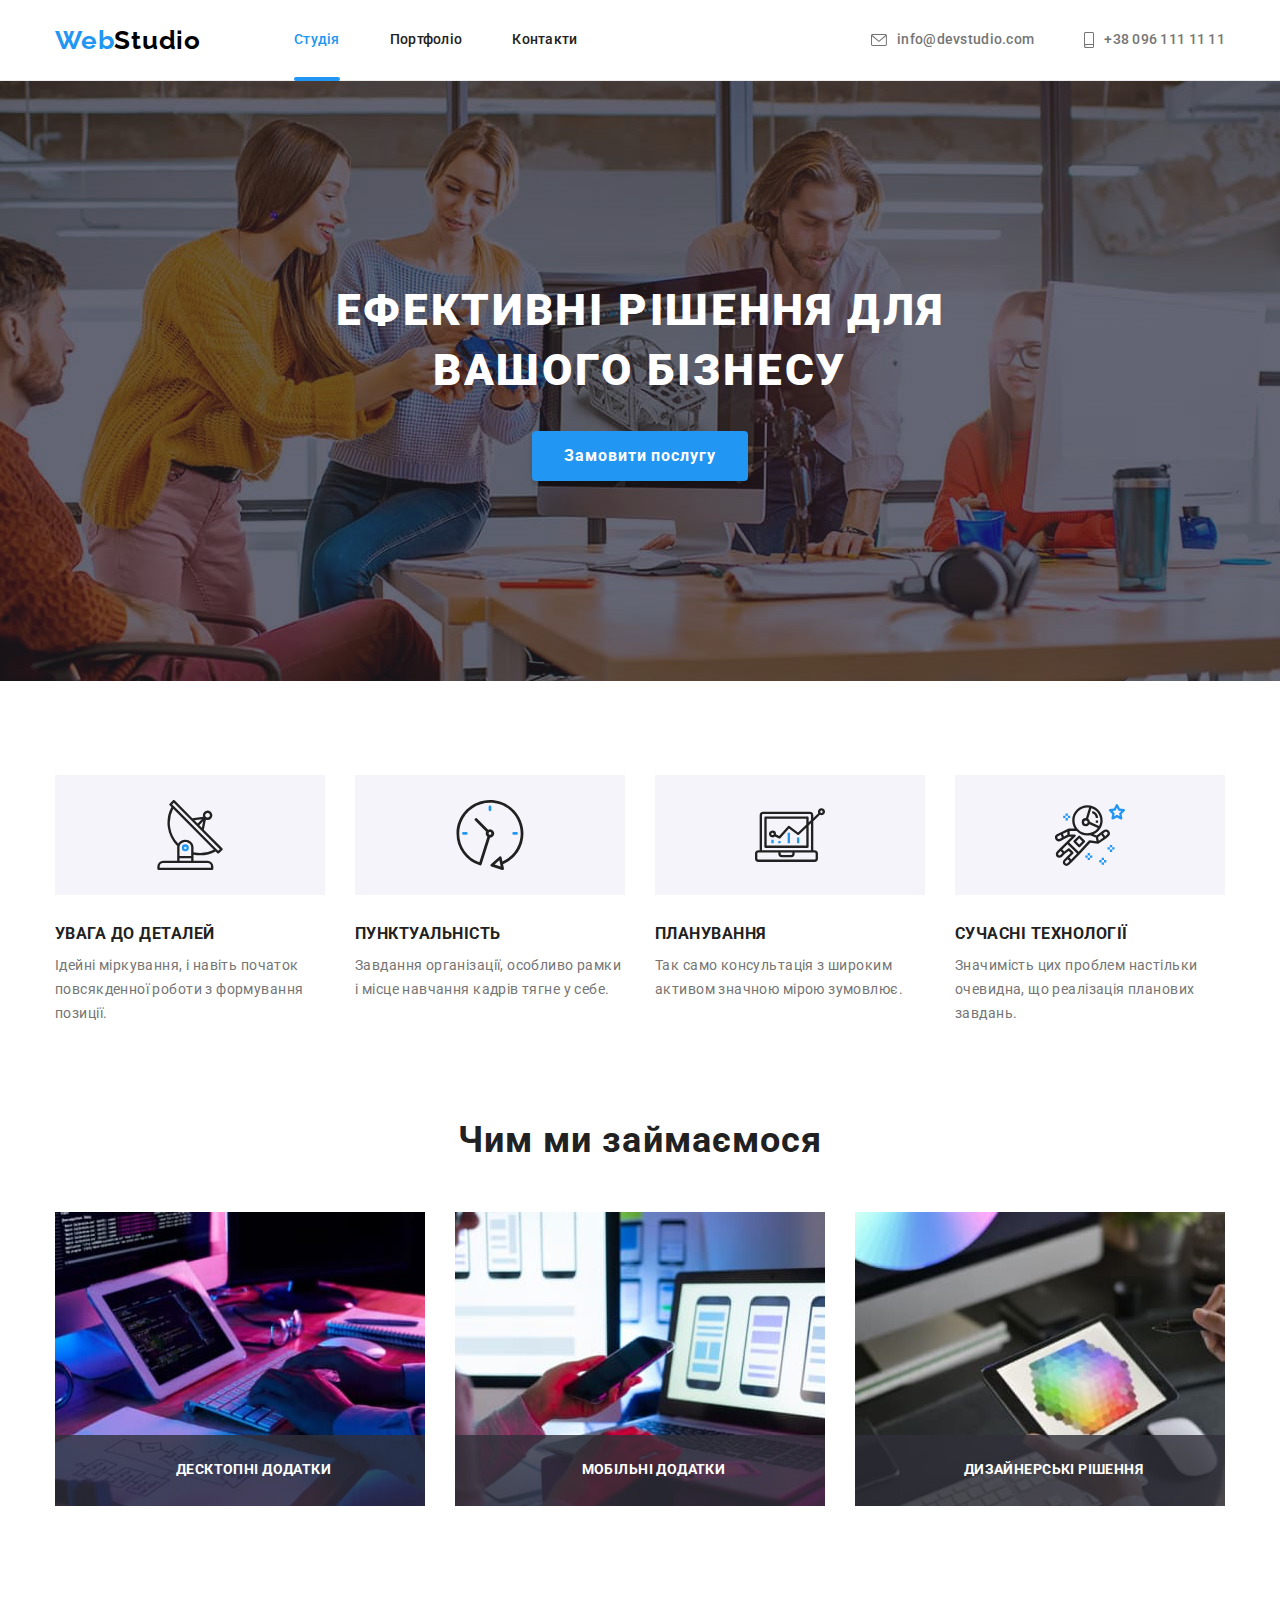
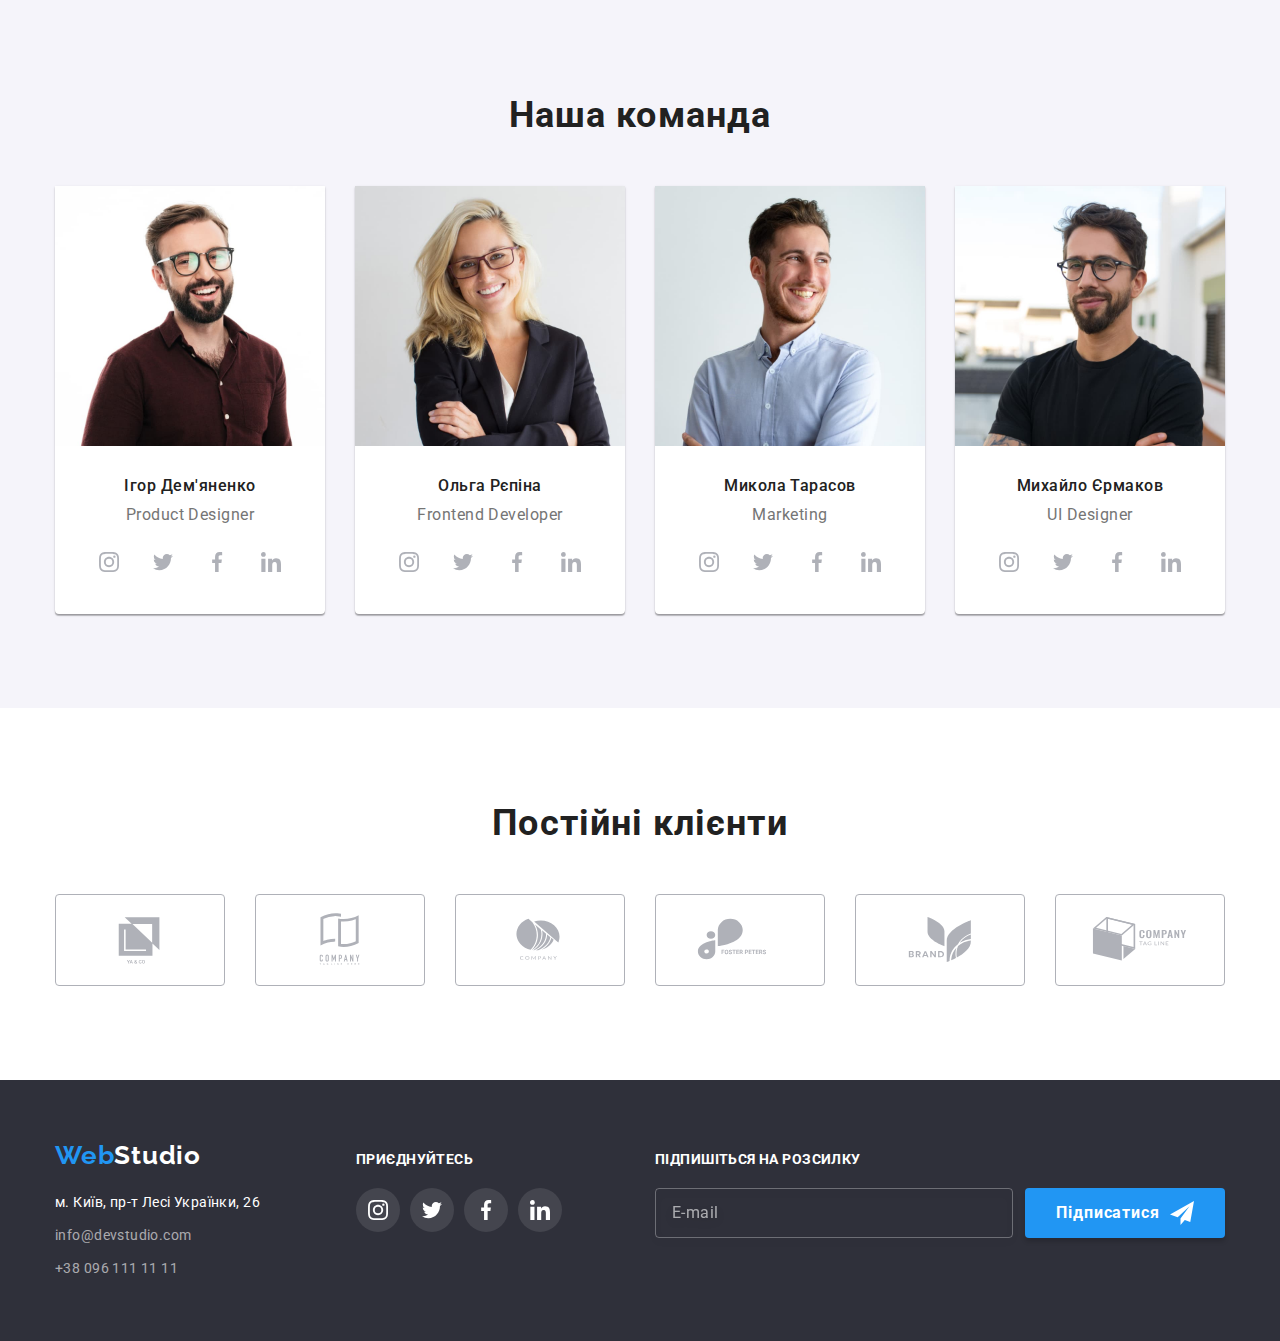
==== index.html @ 79ce8d2c "Files copied" ====
<!DOCTYPE html>
<html lang="uk">

<head>
    <meta charset="UTF-8" />
    <meta http-equiv="X-UA-Compatible" content="IE=edge" />
    <meta name="viewport" content="width=device-width, initial-scale=1.0" />
    <title>WebStudio</title>
    <link rel="preconnect" href="https://fonts.googleapis.com">
    <link rel="preconnect" href="https://fonts.gstatic.com" crossorigin>
    <link
        href="https://fonts.googleapis.com/css2?family=Montserrat:wght@400;700&family=Raleway:wght@700&family=Roboto:wght@400;500;700;900&display=swap"
        rel="stylesheet">
    <link rel="stylesheet"
        href="https://cdnjs.cloudflare.com/ajax/libs/modern-normalize/1.1.0/modern-normalize.min.css">
    <link rel="stylesheet" href="./css/main.min.css">
</head>

<body>
    <header class="header">
        <div class="container header__container">
            <nav class="navigation">
                <a class="logo navigation__logo  link" href="./index.html">Web<span class="logo--black">Studio</span></a>
                <ul class="navigation__list list">
                    <li class="navigation__item">
                        <a class="navigation__link current link " href="./index.html">Студія</a>
                    </li>
                    <li class="navigation__item">
                        <a class="navigation__link link" href="./portfolio.html">Портфоліо</a>
                    </li>
                    <li class="navigation__item">
                        <a class="navigation__link link" href="#">Контакти</a>
                    </li>
                </ul>
            </nav>
            <ul class="contacts list">
                <li class="contacts__item">
                    <a class="contacts__link link" href="mailto:info@devstudio.com">
                        <svg class="contacts__icon" width="16" height="12">
                            <use href="./img/decorative-img/symbol-defs.svg#icon-envelope">
                            </use>
                        </svg>
                        info@devstudio.com</a>
                </li>
                <li class="contacts__item">
                    <a class="contacts__link link" href="tel:+380961111111"> <svg class="contacts__icon" width="10"
                            height="16">
                            <use href="./img/decorative-img/symbol-defs.svg#icon-smartphone"></use>
                        </svg>+38 096 111 11 11</a>
                </li>
            </ul>
        </div>
    </header>
    <main>
        <section class="hero">
            <div class="container">
                <h1 class="hero__title">Ефективні рішення для вашого бізнесу</h1>
                <button class="order-btn" type="button" data-modal-open>Замовити послугу</button>
            </div>
        </section>
        <section class="features section">
            <div class="container">
                <h2 class="visually-hidden">Корпоративна етика</h2>
                <ul class="features__list list">
                    <li class="features__item antenna__icon">
                        <h3 class="features__subtitle">Увага до деталей</h3>
                        <p class="features__text">Ідейні міркування, і навіть початок повсякденної роботи з формування
                            позиції.</p>
                    </li>
                    <li class="features__item clock__icon">
                        <h3 class="features__subtitle">Пунктуальність</h3>
                        <p class="features__text">Завдання організації, особливо рамки і місце навчання кадрів тягне у
                            себе.</p>
                    </li>
                    <li class="features__item diagram__icon">
                        <h3 class="features__subtitle">Планування</h3>
                        <p class="features__text">Так само консультація з широким активом значною мірою зумовлює.</p>
                    </li>
                    <li class="features__item astronaut__icon">
                        <h3 class="features__subtitle">Сучасні технології</h3>
                        <p class="features__text">Значимість цих проблем настільки очевидна, що реалізація планових
                            завдань.</p>
                    </li>
                </ul>
            </div>
        </section>
        <section class="work-examples section">
            <div class="container">
                <h2 class="section__title">Чим ми займаємося</h2>
                <ul class="work-examples__list list">
                    <li class="work-examples__item">
                        <img src="./img/img1.jpg" alt="Приклад роботи 1" width="370" height="294">
                        <p class="work-examples__label">Десктопні додатки</p>
                    </li>
                    <li class="work-examples__item">
                        <img src="./img/img2.jpg" alt="Приклад роботи 2" width="370" height="294">
                        <p class="work-examples__label">Мобільні додатки</p>
                    </li>
                    <li class="work-examples__item">
                        <img src="./img/img3.jpg" alt="Приклад роботи 3" width="370" height="294">
                        <p class="work-examples__label">Дизайнерські рішення</p>
                    </li>
                </ul>
            </div>
        </section>
        <section class="team section">
            <div class="container">
                <h2 class="section__title">Наша команда</h2>
                <ul class="team__list list">
                    <li class="team__item">
                        <img src="./img/img4.jpg" alt="Ігор Дем'яненко" width="270" height="260">
                        <div>
                            <h3 class="team__subtitle">Ігор Дем'яненко</h3>
                            <p class="team__text" lang="en">Product Designer</p>
                            <ul class="team__soc-list list">
                                <li class="team__soc-item">
                                    <a class="team__soc-link" href="">
                                        <svg class="team__soc-icon" width="20" height="20">
                                            <use href="./img/decorative-img/symbol-defs.svg#icon-instagram"></use>
                                        </svg>
                                    </a>
                                </li>
                                <li class="team__soc-item">
                                    <a class="team__soc-link" href="">
                                        <svg class="team__soc-icon" width="20" height="20">
                                            <use href="./img/decorative-img/symbol-defs.svg#icon-twitter"></use>
                                        </svg>
                                    </a>
                                </li>
                                <li class="team__soc-item">
                                    <a class="team__soc-link" href="">
                                        <svg class="team__soc-icon" width="20" height="20">
                                            <use href="./img/decorative-img/symbol-defs.svg#icon-facebook"></use>
                                        </svg>
                                    </a>
                                </li>
                                <li class="team__soc-item">
                                    <a class="team__soc-link" href="">
                                        <svg class="team__soc-icon" width="20" height="20">
                                            <use href="./img/decorative-img/symbol-defs.svg#icon-linkedin"></use>
                                        </svg>
                                    </a>
                                </li>
                            </ul>
                        </div>
                    </li>
                    <li class="team__item">
                        <img src="./img/img5.jpg" alt="Ольга Рєпіна" width="270" height="260">
                        <div>
                            <h3 class="team__subtitle">Ольга Рєпіна</h3>
                            <p class="team__text" lang="en">Frontend Developer</p>
                            <ul class="team__soc-list list">
                                <li class="team__soc-item">
                                    <a class="team__soc-link" href="">
                                        <svg class="team__soc-icon" width="20" height="20">
                                            <use href="./img/decorative-img/symbol-defs.svg#icon-instagram"></use>
                                        </svg>
                                    </a>
                                </li>
                                <li class="team__soc-item">
                                    <a class="team__soc-link" href="">
                                        <svg class="team__soc-icon" width="20" height="20">
                                            <use href="./img/decorative-img/symbol-defs.svg#icon-twitter"></use>
                                        </svg>
                                    </a>
                                </li>
                                <li class="team__soc-item">
                                    <a class="team__soc-link" href="">
                                        <svg class="team__soc-icon" width="20" height="20">
                                            <use href="./img/decorative-img/symbol-defs.svg#icon-facebook"></use>
                                        </svg>
                                    </a>
                                </li>
                                <li class="team__soc-item">
                                    <a class="team__soc-link" href="">
                                        <svg class="team__soc-icon" width="20" height="20">
                                            <use href="./img/decorative-img/symbol-defs.svg#icon-linkedin"></use>
                                        </svg>
                                    </a>
                                </li>
                            </ul>
                        </div>
                    </li>
                    <li class="team__item">
                        <img src="./img/img6.jpg" alt="Микола Тарасов" width="270" height="260">
                        <div>
                            <h3 class="team__subtitle">Микола Тарасов</h3>
                            <p class="team__text" lang="en">Marketing</p>
                            <ul class="team__soc-list list">
                                <li class="team__soc-item">
                                    <a class="team__soc-link" href="">
                                        <svg class="team__soc-icon" width="20" height="20">
                                            <use href="./img/decorative-img/symbol-defs.svg#icon-instagram"></use>
                                        </svg>
                                    </a>
                                </li>
                                <li class="team__soc-item">
                                    <a class="team__soc-link" href="">
                                        <svg class="team__soc-icon" width="20" height="20">
                                            <use href="./img/decorative-img/symbol-defs.svg#icon-twitter"></use>
                                        </svg>
                                    </a>
                                </li>
                                <li class="team__soc-item">
                                    <a class="team__soc-link" href="">
                                        <svg class="team__soc-icon" width="20" height="20">
                                            <use href="./img/decorative-img/symbol-defs.svg#icon-facebook"></use>
                                        </svg>
                                    </a>
                                </li>
                                <li class="team__soc-item">
                                    <a class="team__soc-link" href="">
                                        <svg class="team__soc-icon" width="20" height="20">
                                            <use href="./img/decorative-img/symbol-defs.svg#icon-linkedin"></use>
                                        </svg>
                                    </a>
                                </li>
                            </ul>
                        </div>
                    </li>
                    <li class="team__item">
                        <img src="./img/img7.jpg" alt="Михайло Єрмаков" width="270" height="260">
                        <div>
                            <h3 class="team__subtitle">Михайло Єрмаков</h3>
                            <p class="team__text" lang="en">UI Designer</p>
                            <ul class="team__soc-list list">
                                <li class="team__soc-item">
                                    <a class="team__soc-link" href="">
                                        <svg class="team__soc-icon" width="20" height="20">
                                            <use href="./img/decorative-img/symbol-defs.svg#icon-instagram"></use>
                                        </svg>
                                    </a>
                                </li>
                                <li class="team__soc-item">
                                    <a class="team__soc-link" href="">
                                        <svg class="team__soc-icon" width="20" height="20">
                                            <use href="./img/decorative-img/symbol-defs.svg#icon-twitter"></use>
                                        </svg>
                                    </a>
                                </li>
                                <li class="team__soc-item">
                                    <a class="team__soc-link" href="">
                                        <svg class="team__soc-icon" width="20" height="20">
                                            <use href="./img/decorative-img/symbol-defs.svg#icon-facebook"></use>
                                        </svg>
                                    </a>
                                </li>
                                <li class="team__soc-item">
                                    <a class="team__soc-link" href="">
                                        <svg class="team__soc-icon" width="20" height="20">
                                            <use href="./img/decorative-img/symbol-defs.svg#icon-linkedin"></use>
                                        </svg>
                                    </a>
                                </li>
                            </ul>
                        </div>
                    </li>
                </ul>
            </div>
        </section>
        <section class="clients-section section">
            <div class="container">
                <h2 class="section__title">Постійні клієнти</h2>
                <ul class="section-clients-list list">
                    <li class="section-clients-item">
                        <a class="section-clients-link link" href="">
                            <svg class="section-clients-icon" width="106" height="60">
                                <use href="./img/decorative-img/symbol-defs.svg#icon-Logo"></use>
                            </svg>
                        </a>
                    </li>
                    <li class="section-clients-item">
                        <a class="section-clients-link link" href="">
                            <svg class="section-clients-icon" width="106" height="60">
                                <use href="./img/decorative-img/symbol-defs.svg#icon-Logo2"></use>
                            </svg>
                        </a>
                    </li>
                    <li class="section-clients-item">
                        <a class="section-clients-link link" href="">
                            <svg class="section-clients-icon" width="106" height="60">
                                <use href="./img/decorative-img/symbol-defs.svg#icon-Logo3"></use>
                            </svg>
                        </a>
                    </li>
                    <li class="section-clients-item">
                        <a class="section-clients-link link" href="">
                            <svg class="section-clients-icon" width="106" height="60">
                                <use href="./img/decorative-img/symbol-defs.svg#icon-Logo4"></use>
                            </svg>
                        </a>
                    </li>
                    <li class="section-clients-item">
                        <a class="section-clients-link link" href="">
                            <svg class="section-clients-icon" width="106" height="60">
                                <use href="./img/decorative-img/symbol-defs.svg#icon-Logo5"></use>
                            </svg>
                        </a>
                    </li>
                    <li class="section-clients-item">
                        <a class="section-clients-link link" href="">
                            <svg class="section-clients-icon" width="106" height="60">
                                <use href="./img/decorative-img/symbol-defs.svg#icon-Logo6"></use>
                            </svg>
                        </a>
                    </li>
                </ul>
            </div>
        </section>
    </main>

    <footer class="footer">
        <div class="container footer-flex">
            <div class="address-wrap">
                <a class="logo logo-link link" href="./index.html">Web<span class="logo--white">Studio</span></a>
                <address class="address">
                    <ul class="address-list list">
                        <li class="address-map-item">
                            <a class="address-map-link link" href="https://goo.gl/maps/41iyEKgyJbvH5uu58"
                                target="_blank" title="Google maps" rel="noopener nofollow noreferrer">м. Київ, пр-т
                                Лесі
                                Українки, 26</a>
                        </li>
                        <li class="address-item">
                            <a class="address-link link" href="mailto:info@devstudio.com">info@devstudio.com</a>
                        </li>
                        <li class="address-item">
                            <a class="address-link link" href="tel:+380961111111">+38 096 111 11 11</a>
                        </li>
                    </ul>
                </address>
            </div>
            <div class="soc-wrap">
                <p class="footer-text">приєднуйтесь</p>
                <ul class="footer-list list">
                    <li class="footer-item">
                        <a class="footer-link link" href="">
                            <svg class="footer-icon" width="20" height="20">
                                <use href="./img/decorative-img/symbol-defs.svg#icon-instagram"></use>
                            </svg>
                        </a>
                    </li> 
                    <li class="footer-item">
                        <a class="footer-link link" href="">
                            <svg class="footer-icon" width="20" height="20">
                                <use href="./img/decorative-img/symbol-defs.svg#icon-twitter"></use>
                            </svg>
                        </a>
                    </li>
                    <li class="footer-item">
                        <a class="footer-link link" href="">
                            <svg class="footer-icon" width="20" height="20">
                                <use href="./img/decorative-img/symbol-defs.svg#icon-facebook"></use>
                            </svg>
                        </a>
                    </li>
                    <li class="footer-item">
                        <a class="footer-link link" href="">
                            <svg class="footer-icon" width="20" height="20">
                                <use href="./img/decorative-img/symbol-defs.svg#icon-linkedin"></use>
                            </svg>
                        </a>
                    </li>
                </ul>
            </div>
            <div>
                <p class="footer-text">Підпишіться на розсилку</p>
                <form class="footer-form">
                    <input class="footer-input" type="email" name="user-email" placeholder="E-mail">
                    <button class="form-btn btn-flex">Підписатися
                        <svg class="footer-form-icon" width="24" height="24">
                            <use href="./img/decorative-img/symbol-defs.svg#icon-send"></use>
                        </svg>
                    </button>
                </form>
            </div>
        </div>
    </footer>

    <div class="backdrop is-hidden" data-modal>
        <div class="modal">
            <button type="button" class="close-btn" data-modal-close>
                <svg class="modal-close-icon" width="18" height="18">
                    <use href="./img/decorative-img/symbol-defs.svg#icon-modal-close-btn"></use>
                </svg>
            </button>
            <p class="form-name">Залиште свої дані, ми вам передзвонимо</p>
            <form class="modal-form">
                <label>
                    <span class="modal-label-text">Ім'я</span>
                    <span class="input-wrap">
                        <input class="modal-input" type="text" name="user-name" required>
                        <svg class="form-icon" width="18" height="18">
                            <use href="./img/decorative-img/symbol-defs.svg#icon-form-person"></use>
                        </svg>
                    </span>
                </label>
                <label>
                    <span class="modal-label-text">Телефон</span>
                    <span class="input-wrap">
                        <input class="modal-input" type="tel" name="user-tel" required>
                        <svg class="form-icon" width="18" height="18">
                            <use href="./img/decorative-img/symbol-defs.svg#icon-form-phone"></use>
                        </svg>
                    </span>
                </label>
                <label>
                    <span class="modal-label-text">Пошта</span>
                    <span class="input-wrap">
                        <input class="modal-input" type="email" name="user-email" required>
                        <svg class="form-icon" width="18" height="18">
                            <use href="./img/decorative-img/symbol-defs.svg#icon-form-email"></use>
                        </svg>
                    </span>
                </label>
                <label>
                    <span class="modal-label-text">Коментар</span>
                    <textarea class="modal-textarea" name="user-comment" placeholder="Введіть текст"></textarea>
                </label>
                <label class="modal-checkbox-label">
                    <input class="modal-checkbox visually-hidden" type="checkbox" name="privacy" value="true" required>
                    <span class="icon-wrap">
                        <svg class="checkbox-icon" width="16" height="15">
                            <use href="./img/decorative-img/symbol-defs.svg#icon-checkbox-no-background"></use>
                        </svg>
                    </span>
                    <span class="modal-checkbox-text">Погоджуюся з розсилкою та приймаю <a class="privacy-link"
                            href="">Умови договору</a></span>
                </label>
                <div class="btn-wrap">
                    <button class="form-btn" type="submit">Відправити</button>
                </div>
            </form>
        </div>
    </div>
    <script src="./js/modal.js"></script>
</body>

</html>
---- css/main.min.css ----
:root{--accent-color: #2196f3;--primary-text-color: #757575;--secondary-text-color: #212121;--black-logo-color: #000000;--footer-contact-color: rgba(255, 255, 255, 0.6);--primary-light-color: #ffffff;--secondary-light-color: #f5f4fa;--bcg-hero-footer-color: #2f303a;--border-header-color: #ececec;--border-portfolio-color: #eeeeee;--hero-btm-active-color: #188ce8;--icon-color: #afb1b8;--primary-font: "Roboto", sans-serif;--secondary-font: "Raleway", sans-serif}body{font-family:var(--primary-font);font-size:14px;background-color:var(--primary-light-color);color:var(--primary-text-color)}.list{list-style:none;padding-left:0;margin:0}.link{text-decoration:none}button{cursor:pointer}p,h1,h2,h3,h4,h5,h6{margin:0}img{display:block;max-width:100%;height:auto}.visually-hidden{position:absolute;white-space:nowrap;width:1px;height:1px;overflow:hidden;border:0;padding:0;clip:rect(0 0 0 0);-webkit-clip-path:inset(50%);clip-path:inset(50%);margin:-1px}.container{width:1200px;padding-left:15px;padding-right:15px;margin:0 auto}.logo{font-family:var(--secondary-font);font-weight:700;font-size:26px;line-height:1.19;letter-spacing:.03em;color:var(--accent-color)}.section{padding-top:94px;padding-bottom:94px}.section__title{font-weight:700;font-size:36px;line-height:1.17;text-align:center;letter-spacing:.03em;color:var(--secondary-text-color);margin-bottom:50px}.header{border-bottom:1px solid var(--border-header-color)}.header__container{display:flex;align-items:center}.logo--black{color:var(--black-logo-color)}.navigation__logo{margin-right:93px}.navigation{display:flex;align-items:center}.navigation__list{display:flex;gap:50px}.navigation__link{position:relative;font-weight:500;line-height:1.14;letter-spacing:.02em;color:var(--secondary-text-color);display:block;padding:32px 0;transition:color 250ms cubic-bezier(0.4, 0, 0.2, 1)}.navigation__link:hover,.navigation__link:focus{color:var(--accent-color)}.current{color:var(--accent-color)}.current.navigation__link::after{content:"";position:absolute;left:0;bottom:0;width:100%;height:4px;display:block;margin-bottom:-1px;background:var(--accent-color);border-radius:2px}.contacts{display:flex;margin-left:auto;gap:50px}.contacts__link{font-weight:500;line-height:1.14;letter-spacing:.02em;color:var(--primary-text-color);padding:32px 0;display:flex;align-items:center;gap:10px;transition:color 250ms cubic-bezier(0.4, 0, 0.2, 1)}.contacts__link:hover,.contacts__link:focus{color:var(--accent-color)}.contacts__icon{fill:var(--primary-text-color);color:var(--primary-text-color);transition:color 250ms cubic-bezier(0.4, 0, 0.2, 1)}.contacts__link:hover .contacts__icon,.contacts__link:focus .contacts__icon{fill:var(--accent-color)}.hero{text-align:center;padding-top:200px;padding-bottom:200px;margin:0 auto;max-width:1600px;height:600px;background-image:linear-gradient(rgba(47, 48, 58, 0.4), rgba(47, 48, 58, 0.4)),url(../img/decorative-img/hero-img.jpg);background-repeat:no-repeat;background-position:center;background-size:cover;background-color:var(--bcg-hero-footer-color)}.hero__title{font-weight:900;font-size:44px;line-height:1.36;text-align:center;letter-spacing:.06em;text-transform:uppercase;color:var(--primary-light-color);max-width:696px;margin:0px auto 30px}.order-btn{background:var(--accent-color);box-shadow:0px 4px 4px rgba(0,0,0,.15);border-radius:4px;font-weight:700;font-size:16px;line-height:1.88;letter-spacing:.06em;color:var(--primary-light-color);border:none;padding:10px 32px;transition:background-color 250ms cubic-bezier(0.4, 0, 0.2, 1)}.order-btn:hover,.order-btn:focus{background-color:var(--hero-btm-active-color)}.features__list{display:flex;gap:30px}.features__item{flex-basis:calc((100% - 90px)/4)}.features__item::before{display:block;height:120px;margin-bottom:30px;content:"";background:#f5f4fa;background-repeat:no-repeat;background-position:center}.antenna__icon::before{background-image:url("../img/decorative-img/antenna.svg")}.clock__icon::before{background-image:url("../img/decorative-img/clock.svg")}.diagram__icon::before{background-image:url("../img/decorative-img/diagram.svg")}.astronaut__icon::before{background-image:url("../img/decorative-img/astronaut.svg")}.features__subtitle{font-weight:700;line-height:1.14;letter-spacing:.03em;text-transform:uppercase;color:var(--secondary-text-color);margin-bottom:10px}.features__text{line-height:1.71;letter-spacing:.03em}.work-examples{padding-top:0}.work-examples__list{display:flex;gap:30px}.work-examples__item{position:relative;flex-basis:calc((100% - 60px)/3)}.work-examples__label{position:absolute;height:24%;width:100%;bottom:0;left:0;font-weight:700;line-height:1.14;text-align:center;letter-spacing:.03em;text-transform:uppercase;color:var(--primary-light-color);background:rgba(47,48,58,.8);padding-top:27px;padding-left:27px;cursor:default}.team{background:var(--secondary-light-color)}.team__list{display:flex;gap:30px}.team__item{background:var(--primary-light-color);box-shadow:0px 1px 3px rgba(0,0,0,.12),0px 1px 1px rgba(0,0,0,.14),0px 2px 1px rgba(0,0,0,.2);border-radius:0px 0px 4px 4px;flex-basis:calc((100% - 90px)/4)}.team__item>div{padding-top:30px;padding-bottom:30px}.team__subtitle{font-weight:500;font-size:16px;line-height:1.19;text-align:center;letter-spacing:.03em;color:var(--secondary-text-color);margin-bottom:10px}.team__text{font-size:16px;line-height:1.19;text-align:center;letter-spacing:.03em;margin-bottom:16px}.team__soc-list{display:flex;justify-content:center;gap:10px}.team__soc-item{width:44px;height:44px}.team__soc-link{display:flex;justify-content:center;align-items:center;width:100%;height:100%;border-radius:50%;background-color:var(--primary-light-color);fill:var(--icon-color);transition:background-color 250ms cubic-bezier(0.4, 0, 0.2, 1),fill 250ms cubic-bezier(0.4, 0, 0.2, 1)}.team__soc-link:hover,.team__soc-link:focus{background-color:var(--accent-color);fill:var(--primary-light-color)}.section-clients-list{display:flex;justify-content:center;align-items:center;gap:30px}.section-clients-item{width:170px;height:92px}.section-clients-link{display:flex;justify-content:center;align-items:center;border:1px solid #afb1b8;border-radius:4px;width:100%;height:100%;fill:var(--icon-color);transition:fill,250ms cubic-bezier(0.4, 0, 0.2, 1),border 250ms cubic-bezier(0.4, 0, 0.2, 1)}.section-clients-link:hover,.section-clients-link:focus{fill:var(--accent-color);border:1px solid var(--accent-color)}.footer{padding-top:60px;padding-bottom:60px;background-color:var(--bcg-hero-footer-color)}.footer-flex{display:flex;align-items:baseline}.logo--white{color:var(--primary-light-color)}.address{margin-top:20px}.address-wrap{margin-right:70px}.address-map-item{margin-bottom:9px;min-width:231px}.address-map-link{font-style:normal;line-height:1.71;letter-spacing:.03em;color:var(--primary-light-color);transition:color 250ms cubic-bezier(0.4, 0, 0.2, 1)}.address-map-link:hover,.address-map-link:focus{color:var(--accent-color)}.address-item:not(:last-child){margin-bottom:9px}.address-link{font-style:normal;line-height:1.71;letter-spacing:.03em;color:var(--footer-contact-color);transition:color 250ms cubic-bezier(0.4, 0, 0.2, 1)}.address-link:hover,.address-link:focus{color:var(--accent-color)}.soc-wrap{margin-right:93px}.footer-text{font-weight:700;line-height:1.14;letter-spacing:.03em;text-transform:uppercase;margin-bottom:20px;color:var(--primary-light-color)}.footer-list{display:flex;gap:10px}.footer-item{width:44px;height:44px}.footer-link{display:flex;justify-content:center;align-items:center;width:100%;height:100%;border-radius:50%;background:rgba(255,255,255,.1);transition:background-color,250ms cubic-bezier(0.4, 0, 0.2, 1)}.footer-link:hover,.footer-link:focus{background-color:var(--accent-color)}.footer-icon{fill:var(--primary-light-color)}.footer-input{min-width:358px;min-height:50px;margin-right:12px;padding-left:16px;border:1px solid rgba(255,255,255,.3);outline:rgba(0,0,0,0);filter:drop-shadow(0px 4px 4px rgba(0, 0, 0, 0.15));border-radius:4px;background-color:rgba(0,0,0,0);color:var(--primary-light-color);transition:border-color 250ms cubic-bezier(0.4, 0, 0.2, 1)}.footer-input::-moz-placeholder{font-size:16px;line-height:1.25;letter-spacing:.03em;color:rgba(255,255,255,.6)}.footer-input:-ms-input-placeholder{font-size:16px;line-height:1.25;letter-spacing:.03em;color:rgba(255,255,255,.6)}.footer-input::placeholder{font-size:16px;line-height:1.25;letter-spacing:.03em;color:rgba(255,255,255,.6)}.footer-input:focus{border-color:var(--accent-color)}.footer-form{display:flex}.footer-form-icon{margin-left:10px;fill:var(--primary-light-color)}.btn-flex{display:flex;align-items:center;justify-content:center}.backdrop{width:100%;height:100%;position:fixed;top:0;background-color:rgba(47,48,58,.4);transition:opacity 250ms cubic-bezier(0.4, 0, 0.2, 1),visibility 250ms cubic-bezier(0.4, 0, 0.2, 1)}.modal{position:absolute;top:50%;left:50%;transform:translate(-50%, -50%) scale(1);transition:transform 250ms cubic-bezier(0.4, 0, 0.2, 1);width:528px;min-height:581px;padding:40px;background:var(--primary-light-color);box-shadow:0px 1px 3px rgba(0,0,0,.12),0px 1px 1px rgba(0,0,0,.14),0px 2px 1px rgba(0,0,0,.2);border-radius:4px}.backdrop.is-hidden .modal{transform:translate(-50%, -50%) scale(0);transition:transform 250ms cubic-bezier(0.4, 0, 0.2, 1),scale 250ms cubic-bezier(0.4, 0, 0.2, 1)}.close-btn{position:absolute;top:8px;right:8px;width:30px;height:30px;border:1px solid rgba(0,0,0,.1);border-radius:50%;display:flex;align-items:center;justify-content:center;background:var(--primary-light-color)}.is-hidden{opacity:0;visibility:hidden;pointer-events:none}.form-name{margin-bottom:12px;font-weight:700;font-size:20px;line-height:1.15;text-align:center;letter-spacing:.03em;color:var(--secondary-text-color)}.modal-input{width:100%;height:40px;margin-bottom:10px;padding-left:42px;border:1px solid rgba(33,33,33,.2);border-radius:4px;outline:rgba(0,0,0,0);transition:border-color 250ms cubic-bezier(0.4, 0, 0.2, 1)}.modal-input:focus{border-color:var(--accent-color)}.modal-label-text{display:block;margin-bottom:4px;font-size:12px;line-height:1.17;letter-spacing:.01em;color:var(--primary-text-color)}.input-wrap{position:relative}.form-icon{position:absolute;top:50%;transform:translateY(-50%);left:12px;width:18px;height:18px;transition:fill 250ms cubic-bezier(0.4, 0, 0.2, 1)}.modal-input:focus+.form-icon{fill:var(--accent-color)}.modal-textarea{width:100%;min-height:120px;resize:none;padding:12px 16px;margin-bottom:20px;border:1px solid rgba(33,33,33,.2);border-radius:4px;outline:rgba(0,0,0,0);transition:border-color 250ms cubic-bezier(0.4, 0, 0.2, 1)}.modal-textarea:focus{border-color:var(--accent-color)}.modal-textarea::-moz-placeholder{font-size:12px;line-height:1.17;letter-spacing:.01em;color:rgba(117,117,117,.5)}.modal-textarea:-ms-input-placeholder{font-size:12px;line-height:1.17;letter-spacing:.01em;color:rgba(117,117,117,.5)}.modal-textarea::placeholder{font-size:12px;line-height:1.17;letter-spacing:.01em;color:rgba(117,117,117,.5)}.icon-wrap{display:flex;align-items:center;justify-content:center;width:16px;height:15px;margin-right:8px;border:2px solid #111319;border-radius:2px;fill:rgba(0,0,0,0)}.modal-checkbox:checked+.icon-wrap{border-color:rgba(0,0,0,0);background-color:var(--accent-color);fill:var(--primary-light-color)}.modal-checkbox:focus+.icon-wrap{border-color:rgba(0,0,0,0);background-color:var(--accent-color)}.modal-checkbox-label{display:flex;align-items:center;justify-content:center;margin-bottom:30px}.modal-checkbox-text{line-height:1.71;letter-spacing:.03em;color:var(--primary-text-color)}.privacy-link{line-height:1.71;letter-spacing:.03em}.form-btn{min-width:200px;min-height:50px;border:none;border-radius:4px;font-weight:700;font-size:16px;line-height:1.87;text-align:center;letter-spacing:.06em;color:var(--primary-light-color);background-color:var(--accent-color);box-shadow:0px 4px 4px rgba(0,0,0,.15);transition:background-color 250ms cubic-bezier(0.4, 0, 0.2, 1)}.form-btn:hover,.form-btn:focus{background-color:var(--hero-btm-active-color)}.btn-wrap{display:flex;justify-content:center}.filters-list{display:flex;justify-content:center;margin-bottom:50px;gap:8px}.filters-btn{background:var(--secondary-light-color);border-radius:4px;font-weight:500;font-size:16px;line-height:1.63;text-align:center;letter-spacing:.03em;color:var(--secondary-text-color);border-color:rgba(0,0,0,0);padding:6px 22px;transition:background-color 250ms cubic-bezier(0.4, 0, 0.2, 1),box-shadow 250ms cubic-bezier(0.4, 0, 0.2, 1)}.filters-btn:hover,.filters-btn:focus{background:var(--accent-color);box-shadow:0px 3px 1px rgba(0,0,0,.1),0px 1px 2px rgba(0,0,0,.08),0px 2px 2px rgba(0,0,0,.12);color:var(--primary-light-color)}.projects-list{display:flex;flex-wrap:wrap;gap:30px}.projects-item{flex-basis:calc((100% - 60px)/3)}.projects-link{display:block;transition:box-shadow 250ms cubic-bezier(0.4, 0, 0.2, 1)}.projects-link:hover,.projects-link:focus{box-shadow:0px 1px 1px rgba(0,0,0,.12),0px 4px 4px rgba(0,0,0,.06),1px 4px 6px rgba(0,0,0,.16)}.projects-border{padding:20px 24px;border:1px solid var(--border-portfolio-color);border-top:none}.projects-img{position:relative;overflow:hidden}.projects-overlay{position:absolute;width:100%;height:100%;top:0;left:0;background-color:rgba(33,150,243,.9);color:var(--primary-light-color);padding:63px 24px;font-size:18px;line-height:1.55;letter-spacing:.03em;transform:translateY(100%);transition:transform 250ms cubic-bezier(0.4, 0, 0.2, 1)}.projects-link:hover .projects-overlay,.projects-link:focus .projects-overlay{transform:translateY(0)}.projects-title{font-weight:700;font-size:18px;line-height:2;letter-spacing:.06em;color:var(--secondary-text-color);margin-bottom:4px}.projects-text{font-size:16px;line-height:1.86;letter-spacing:.03em;color:var(--primary-text-color)}/*# sourceMappingURL=main.min.css.map */
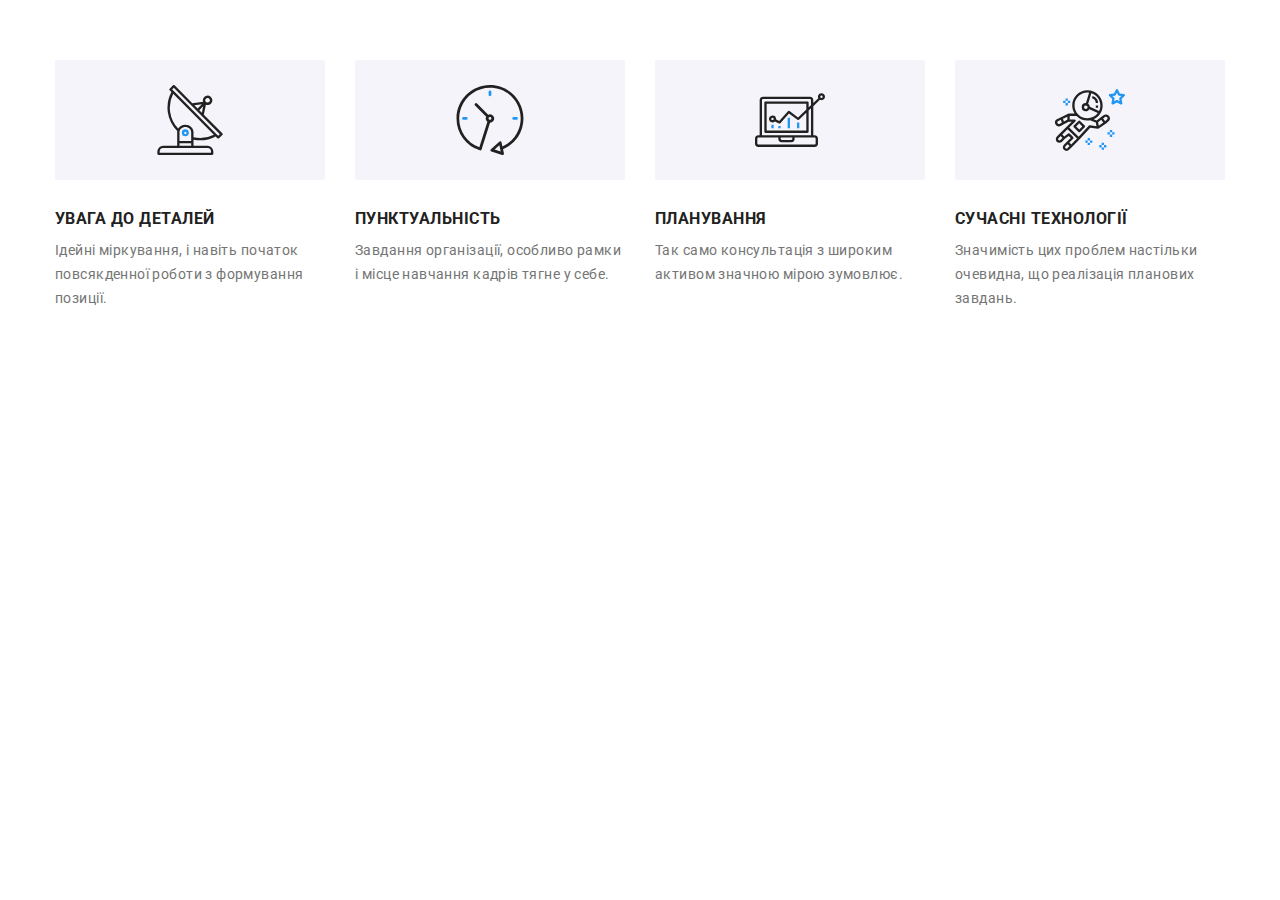
==== commit 3e2b94a2: "Adaptability to the features section added" ====
--- a/index.html
+++ b/index.html
@@ -17,7 +17,7 @@
 </head>
 
 <body>
-    <header class="header">
+    <!-- <header class="header">
         <div class="container header__container">
             <nav class="navigation">
                 <a class="logo navigation__logo  link" href="./index.html">Web<span class="logo--black">Studio</span></a>
@@ -50,14 +50,14 @@
                 </li>
             </ul>
         </div>
-    </header>
+    </header> -->
     <main>
-        <section class="hero">
+        <!-- <section class="hero">
             <div class="container">
                 <h1 class="hero__title">Ефективні рішення для вашого бізнесу</h1>
                 <button class="order-btn" type="button" data-modal-open>Замовити послугу</button>
             </div>
-        </section>
+        </section> -->
         <section class="features section">
             <div class="container">
                 <h2 class="visually-hidden">Корпоративна етика</h2>
@@ -84,7 +84,7 @@
                 </ul>
             </div>
         </section>
-        <section class="work-examples section">
+        <!-- <section class="work-examples section">
             <div class="container">
                 <h2 class="section__title">Чим ми займаємося</h2>
                 <ul class="work-examples__list list">
@@ -102,8 +102,8 @@
                     </li>
                 </ul>
             </div>
-        </section>
-        <section class="team section">
+        </section> -->
+        <!-- <section class="team section">
             <div class="container">
                 <h2 class="section__title">Наша команда</h2>
                 <ul class="team__list list">
@@ -257,8 +257,8 @@
                     </li>
                 </ul>
             </div>
-        </section>
-        <section class="clients-section section">
+        </section> -->
+        <!-- <section class="clients-section section">
             <div class="container">
                 <h2 class="section__title">Постійні клієнти</h2>
                 <ul class="section-clients-list list">
@@ -306,10 +306,10 @@
                     </li>
                 </ul>
             </div>
-        </section>
+        </section> -->
     </main>
 
-    <footer class="footer">
+    <!-- <footer class="footer">
         <div class="container footer-flex">
             <div class="address-wrap">
                 <a class="logo logo-link link" href="./index.html">Web<span class="logo--white">Studio</span></a>
@@ -375,9 +375,9 @@
                 </form>
             </div>
         </div>
-    </footer>
+    </footer> -->
 
-    <div class="backdrop is-hidden" data-modal>
+    <!-- <div class="backdrop is-hidden" data-modal>
         <div class="modal">
             <button type="button" class="close-btn" data-modal-close>
                 <svg class="modal-close-icon" width="18" height="18">
@@ -433,7 +433,7 @@
             </form>
         </div>
     </div>
-    <script src="./js/modal.js"></script>
+    <script src="./js/modal.js"></script> -->
 </body>
 
 </html>--- a/css/main.min.css
+++ b/css/main.min.css
@@ -1 +1 @@
-:root{--accent-color: #2196f3;--primary-text-color: #757575;--secondary-text-color: #212121;--black-logo-color: #000000;--footer-contact-color: rgba(255, 255, 255, 0.6);--primary-light-color: #ffffff;--secondary-light-color: #f5f4fa;--bcg-hero-footer-color: #2f303a;--border-header-color: #ececec;--border-portfolio-color: #eeeeee;--hero-btm-active-color: #188ce8;--icon-color: #afb1b8;--primary-font: "Roboto", sans-serif;--secondary-font: "Raleway", sans-serif}body{font-family:var(--primary-font);font-size:14px;background-color:var(--primary-light-color);color:var(--primary-text-color)}.list{list-style:none;padding-left:0;margin:0}.link{text-decoration:none}button{cursor:pointer}p,h1,h2,h3,h4,h5,h6{margin:0}img{display:block;max-width:100%;height:auto}.visually-hidden{position:absolute;white-space:nowrap;width:1px;height:1px;overflow:hidden;border:0;padding:0;clip:rect(0 0 0 0);-webkit-clip-path:inset(50%);clip-path:inset(50%);margin:-1px}.container{width:1200px;padding-left:15px;padding-right:15px;margin:0 auto}.logo{font-family:var(--secondary-font);font-weight:700;font-size:26px;line-height:1.19;letter-spacing:.03em;color:var(--accent-color)}.section{padding-top:94px;padding-bottom:94px}.section__title{font-weight:700;font-size:36px;line-height:1.17;text-align:center;letter-spacing:.03em;color:var(--secondary-text-color);margin-bottom:50px}.header{border-bottom:1px solid var(--border-header-color)}.header__container{display:flex;align-items:center}.logo--black{color:var(--black-logo-color)}.navigation__logo{margin-right:93px}.navigation{display:flex;align-items:center}.navigation__list{display:flex;gap:50px}.navigation__link{position:relative;font-weight:500;line-height:1.14;letter-spacing:.02em;color:var(--secondary-text-color);display:block;padding:32px 0;transition:color 250ms cubic-bezier(0.4, 0, 0.2, 1)}.navigation__link:hover,.navigation__link:focus{color:var(--accent-color)}.current{color:var(--accent-color)}.current.navigation__link::after{content:"";position:absolute;left:0;bottom:0;width:100%;height:4px;display:block;margin-bottom:-1px;background:var(--accent-color);border-radius:2px}.contacts{display:flex;margin-left:auto;gap:50px}.contacts__link{font-weight:500;line-height:1.14;letter-spacing:.02em;color:var(--primary-text-color);padding:32px 0;display:flex;align-items:center;gap:10px;transition:color 250ms cubic-bezier(0.4, 0, 0.2, 1)}.contacts__link:hover,.contacts__link:focus{color:var(--accent-color)}.contacts__icon{fill:var(--primary-text-color);color:var(--primary-text-color);transition:color 250ms cubic-bezier(0.4, 0, 0.2, 1)}.contacts__link:hover .contacts__icon,.contacts__link:focus .contacts__icon{fill:var(--accent-color)}.hero{text-align:center;padding-top:200px;padding-bottom:200px;margin:0 auto;max-width:1600px;height:600px;background-image:linear-gradient(rgba(47, 48, 58, 0.4), rgba(47, 48, 58, 0.4)),url(../img/decorative-img/hero-img.jpg);background-repeat:no-repeat;background-position:center;background-size:cover;background-color:var(--bcg-hero-footer-color)}.hero__title{font-weight:900;font-size:44px;line-height:1.36;text-align:center;letter-spacing:.06em;text-transform:uppercase;color:var(--primary-light-color);max-width:696px;margin:0px auto 30px}.order-btn{background:var(--accent-color);box-shadow:0px 4px 4px rgba(0,0,0,.15);border-radius:4px;font-weight:700;font-size:16px;line-height:1.88;letter-spacing:.06em;color:var(--primary-light-color);border:none;padding:10px 32px;transition:background-color 250ms cubic-bezier(0.4, 0, 0.2, 1)}.order-btn:hover,.order-btn:focus{background-color:var(--hero-btm-active-color)}.features__list{display:flex;gap:30px}.features__item{flex-basis:calc((100% - 90px)/4)}.features__item::before{display:block;height:120px;margin-bottom:30px;content:"";background:#f5f4fa;background-repeat:no-repeat;background-position:center}.antenna__icon::before{background-image:url("../img/decorative-img/antenna.svg")}.clock__icon::before{background-image:url("../img/decorative-img/clock.svg")}.diagram__icon::before{background-image:url("../img/decorative-img/diagram.svg")}.astronaut__icon::before{background-image:url("../img/decorative-img/astronaut.svg")}.features__subtitle{font-weight:700;line-height:1.14;letter-spacing:.03em;text-transform:uppercase;color:var(--secondary-text-color);margin-bottom:10px}.features__text{line-height:1.71;letter-spacing:.03em}.work-examples{padding-top:0}.work-examples__list{display:flex;gap:30px}.work-examples__item{position:relative;flex-basis:calc((100% - 60px)/3)}.work-examples__label{position:absolute;height:24%;width:100%;bottom:0;left:0;font-weight:700;line-height:1.14;text-align:center;letter-spacing:.03em;text-transform:uppercase;color:var(--primary-light-color);background:rgba(47,48,58,.8);padding-top:27px;padding-left:27px;cursor:default}.team{background:var(--secondary-light-color)}.team__list{display:flex;gap:30px}.team__item{background:var(--primary-light-color);box-shadow:0px 1px 3px rgba(0,0,0,.12),0px 1px 1px rgba(0,0,0,.14),0px 2px 1px rgba(0,0,0,.2);border-radius:0px 0px 4px 4px;flex-basis:calc((100% - 90px)/4)}.team__item>div{padding-top:30px;padding-bottom:30px}.team__subtitle{font-weight:500;font-size:16px;line-height:1.19;text-align:center;letter-spacing:.03em;color:var(--secondary-text-color);margin-bottom:10px}.team__text{font-size:16px;line-height:1.19;text-align:center;letter-spacing:.03em;margin-bottom:16px}.team__soc-list{display:flex;justify-content:center;gap:10px}.team__soc-item{width:44px;height:44px}.team__soc-link{display:flex;justify-content:center;align-items:center;width:100%;height:100%;border-radius:50%;background-color:var(--primary-light-color);fill:var(--icon-color);transition:background-color 250ms cubic-bezier(0.4, 0, 0.2, 1),fill 250ms cubic-bezier(0.4, 0, 0.2, 1)}.team__soc-link:hover,.team__soc-link:focus{background-color:var(--accent-color);fill:var(--primary-light-color)}.section-clients-list{display:flex;justify-content:center;align-items:center;gap:30px}.section-clients-item{width:170px;height:92px}.section-clients-link{display:flex;justify-content:center;align-items:center;border:1px solid #afb1b8;border-radius:4px;width:100%;height:100%;fill:var(--icon-color);transition:fill,250ms cubic-bezier(0.4, 0, 0.2, 1),border 250ms cubic-bezier(0.4, 0, 0.2, 1)}.section-clients-link:hover,.section-clients-link:focus{fill:var(--accent-color);border:1px solid var(--accent-color)}.footer{padding-top:60px;padding-bottom:60px;background-color:var(--bcg-hero-footer-color)}.footer-flex{display:flex;align-items:baseline}.logo--white{color:var(--primary-light-color)}.address{margin-top:20px}.address-wrap{margin-right:70px}.address-map-item{margin-bottom:9px;min-width:231px}.address-map-link{font-style:normal;line-height:1.71;letter-spacing:.03em;color:var(--primary-light-color);transition:color 250ms cubic-bezier(0.4, 0, 0.2, 1)}.address-map-link:hover,.address-map-link:focus{color:var(--accent-color)}.address-item:not(:last-child){margin-bottom:9px}.address-link{font-style:normal;line-height:1.71;letter-spacing:.03em;color:var(--footer-contact-color);transition:color 250ms cubic-bezier(0.4, 0, 0.2, 1)}.address-link:hover,.address-link:focus{color:var(--accent-color)}.soc-wrap{margin-right:93px}.footer-text{font-weight:700;line-height:1.14;letter-spacing:.03em;text-transform:uppercase;margin-bottom:20px;color:var(--primary-light-color)}.footer-list{display:flex;gap:10px}.footer-item{width:44px;height:44px}.footer-link{display:flex;justify-content:center;align-items:center;width:100%;height:100%;border-radius:50%;background:rgba(255,255,255,.1);transition:background-color,250ms cubic-bezier(0.4, 0, 0.2, 1)}.footer-link:hover,.footer-link:focus{background-color:var(--accent-color)}.footer-icon{fill:var(--primary-light-color)}.footer-input{min-width:358px;min-height:50px;margin-right:12px;padding-left:16px;border:1px solid rgba(255,255,255,.3);outline:rgba(0,0,0,0);filter:drop-shadow(0px 4px 4px rgba(0, 0, 0, 0.15));border-radius:4px;background-color:rgba(0,0,0,0);color:var(--primary-light-color);transition:border-color 250ms cubic-bezier(0.4, 0, 0.2, 1)}.footer-input::-moz-placeholder{font-size:16px;line-height:1.25;letter-spacing:.03em;color:rgba(255,255,255,.6)}.footer-input:-ms-input-placeholder{font-size:16px;line-height:1.25;letter-spacing:.03em;color:rgba(255,255,255,.6)}.footer-input::placeholder{font-size:16px;line-height:1.25;letter-spacing:.03em;color:rgba(255,255,255,.6)}.footer-input:focus{border-color:var(--accent-color)}.footer-form{display:flex}.footer-form-icon{margin-left:10px;fill:var(--primary-light-color)}.btn-flex{display:flex;align-items:center;justify-content:center}.backdrop{width:100%;height:100%;position:fixed;top:0;background-color:rgba(47,48,58,.4);transition:opacity 250ms cubic-bezier(0.4, 0, 0.2, 1),visibility 250ms cubic-bezier(0.4, 0, 0.2, 1)}.modal{position:absolute;top:50%;left:50%;transform:translate(-50%, -50%) scale(1);transition:transform 250ms cubic-bezier(0.4, 0, 0.2, 1);width:528px;min-height:581px;padding:40px;background:var(--primary-light-color);box-shadow:0px 1px 3px rgba(0,0,0,.12),0px 1px 1px rgba(0,0,0,.14),0px 2px 1px rgba(0,0,0,.2);border-radius:4px}.backdrop.is-hidden .modal{transform:translate(-50%, -50%) scale(0);transition:transform 250ms cubic-bezier(0.4, 0, 0.2, 1),scale 250ms cubic-bezier(0.4, 0, 0.2, 1)}.close-btn{position:absolute;top:8px;right:8px;width:30px;height:30px;border:1px solid rgba(0,0,0,.1);border-radius:50%;display:flex;align-items:center;justify-content:center;background:var(--primary-light-color)}.is-hidden{opacity:0;visibility:hidden;pointer-events:none}.form-name{margin-bottom:12px;font-weight:700;font-size:20px;line-height:1.15;text-align:center;letter-spacing:.03em;color:var(--secondary-text-color)}.modal-input{width:100%;height:40px;margin-bottom:10px;padding-left:42px;border:1px solid rgba(33,33,33,.2);border-radius:4px;outline:rgba(0,0,0,0);transition:border-color 250ms cubic-bezier(0.4, 0, 0.2, 1)}.modal-input:focus{border-color:var(--accent-color)}.modal-label-text{display:block;margin-bottom:4px;font-size:12px;line-height:1.17;letter-spacing:.01em;color:var(--primary-text-color)}.input-wrap{position:relative}.form-icon{position:absolute;top:50%;transform:translateY(-50%);left:12px;width:18px;height:18px;transition:fill 250ms cubic-bezier(0.4, 0, 0.2, 1)}.modal-input:focus+.form-icon{fill:var(--accent-color)}.modal-textarea{width:100%;min-height:120px;resize:none;padding:12px 16px;margin-bottom:20px;border:1px solid rgba(33,33,33,.2);border-radius:4px;outline:rgba(0,0,0,0);transition:border-color 250ms cubic-bezier(0.4, 0, 0.2, 1)}.modal-textarea:focus{border-color:var(--accent-color)}.modal-textarea::-moz-placeholder{font-size:12px;line-height:1.17;letter-spacing:.01em;color:rgba(117,117,117,.5)}.modal-textarea:-ms-input-placeholder{font-size:12px;line-height:1.17;letter-spacing:.01em;color:rgba(117,117,117,.5)}.modal-textarea::placeholder{font-size:12px;line-height:1.17;letter-spacing:.01em;color:rgba(117,117,117,.5)}.icon-wrap{display:flex;align-items:center;justify-content:center;width:16px;height:15px;margin-right:8px;border:2px solid #111319;border-radius:2px;fill:rgba(0,0,0,0)}.modal-checkbox:checked+.icon-wrap{border-color:rgba(0,0,0,0);background-color:var(--accent-color);fill:var(--primary-light-color)}.modal-checkbox:focus+.icon-wrap{border-color:rgba(0,0,0,0);background-color:var(--accent-color)}.modal-checkbox-label{display:flex;align-items:center;justify-content:center;margin-bottom:30px}.modal-checkbox-text{line-height:1.71;letter-spacing:.03em;color:var(--primary-text-color)}.privacy-link{line-height:1.71;letter-spacing:.03em}.form-btn{min-width:200px;min-height:50px;border:none;border-radius:4px;font-weight:700;font-size:16px;line-height:1.87;text-align:center;letter-spacing:.06em;color:var(--primary-light-color);background-color:var(--accent-color);box-shadow:0px 4px 4px rgba(0,0,0,.15);transition:background-color 250ms cubic-bezier(0.4, 0, 0.2, 1)}.form-btn:hover,.form-btn:focus{background-color:var(--hero-btm-active-color)}.btn-wrap{display:flex;justify-content:center}.filters-list{display:flex;justify-content:center;margin-bottom:50px;gap:8px}.filters-btn{background:var(--secondary-light-color);border-radius:4px;font-weight:500;font-size:16px;line-height:1.63;text-align:center;letter-spacing:.03em;color:var(--secondary-text-color);border-color:rgba(0,0,0,0);padding:6px 22px;transition:background-color 250ms cubic-bezier(0.4, 0, 0.2, 1),box-shadow 250ms cubic-bezier(0.4, 0, 0.2, 1)}.filters-btn:hover,.filters-btn:focus{background:var(--accent-color);box-shadow:0px 3px 1px rgba(0,0,0,.1),0px 1px 2px rgba(0,0,0,.08),0px 2px 2px rgba(0,0,0,.12);color:var(--primary-light-color)}.projects-list{display:flex;flex-wrap:wrap;gap:30px}.projects-item{flex-basis:calc((100% - 60px)/3)}.projects-link{display:block;transition:box-shadow 250ms cubic-bezier(0.4, 0, 0.2, 1)}.projects-link:hover,.projects-link:focus{box-shadow:0px 1px 1px rgba(0,0,0,.12),0px 4px 4px rgba(0,0,0,.06),1px 4px 6px rgba(0,0,0,.16)}.projects-border{padding:20px 24px;border:1px solid var(--border-portfolio-color);border-top:none}.projects-img{position:relative;overflow:hidden}.projects-overlay{position:absolute;width:100%;height:100%;top:0;left:0;background-color:rgba(33,150,243,.9);color:var(--primary-light-color);padding:63px 24px;font-size:18px;line-height:1.55;letter-spacing:.03em;transform:translateY(100%);transition:transform 250ms cubic-bezier(0.4, 0, 0.2, 1)}.projects-link:hover .projects-overlay,.projects-link:focus .projects-overlay{transform:translateY(0)}.projects-title{font-weight:700;font-size:18px;line-height:2;letter-spacing:.06em;color:var(--secondary-text-color);margin-bottom:4px}.projects-text{font-size:16px;line-height:1.86;letter-spacing:.03em;color:var(--primary-text-color)}/*# sourceMappingURL=main.min.css.map */+:root{--accent-color: #2196f3;--primary-text-color: #757575;--secondary-text-color: #212121;--black-logo-color: #000000;--footer-contact-color: rgba(255, 255, 255, 0.6);--primary-light-color: #ffffff;--secondary-light-color: #f5f4fa;--bcg-hero-footer-color: #2f303a;--border-header-color: #ececec;--border-portfolio-color: #eeeeee;--hero-btm-active-color: #188ce8;--icon-color: #afb1b8;--primary-font: "Roboto", sans-serif;--secondary-font: "Raleway", sans-serif}body{font-family:var(--primary-font);font-size:14px;background-color:var(--primary-light-color);color:var(--primary-text-color)}.list{list-style:none;padding-left:0;margin:0}.link{text-decoration:none}button{cursor:pointer}p,h1,h2,h3,h4,h5,h6{margin:0}img{display:block;max-width:100%;height:auto;width:100%}.visually-hidden{position:absolute;white-space:nowrap;width:1px;height:1px;overflow:hidden;border:0;padding:0;clip:rect(0 0 0 0);-webkit-clip-path:inset(50%);clip-path:inset(50%);margin:-1px}.container{width:100%;padding-left:15px;padding-right:15px;margin:0 auto}@media screen and (min-width: 480px){.container{width:480px}}@media screen and (min-width: 768px){.container{width:768px}}@media screen and (min-width: 1200px){.container{width:1200px}}.logo{font-family:var(--secondary-font);font-weight:700;font-size:26px;line-height:1.19;letter-spacing:.03em;color:var(--accent-color)}.section{padding-top:60px;padding-bottom:60px}.section__title{font-weight:700;font-size:36px;line-height:1.17;text-align:center;letter-spacing:.03em;color:var(--secondary-text-color);margin-bottom:50px}.header{border-bottom:1px solid var(--border-header-color)}.header__container{display:flex;align-items:center}.logo--black{color:var(--black-logo-color)}.navigation__logo{margin-right:93px}.navigation{display:flex;align-items:center}.navigation__list{display:flex;gap:50px}.navigation__link{position:relative;font-weight:500;line-height:1.14;letter-spacing:.02em;color:var(--secondary-text-color);display:block;padding:32px 0;transition:color 250ms cubic-bezier(0.4, 0, 0.2, 1)}.navigation__link:hover,.navigation__link:focus{color:var(--accent-color)}.current{color:var(--accent-color)}.current.navigation__link::after{content:"";position:absolute;left:0;bottom:0;width:100%;height:4px;display:block;margin-bottom:-1px;background:var(--accent-color);border-radius:2px}.contacts{display:flex;margin-left:auto;gap:50px}.contacts__link{font-weight:500;line-height:1.14;letter-spacing:.02em;color:var(--primary-text-color);padding:32px 0;display:flex;align-items:center;gap:10px;transition:color 250ms cubic-bezier(0.4, 0, 0.2, 1)}.contacts__link:hover,.contacts__link:focus{color:var(--accent-color)}.contacts__icon{fill:var(--primary-text-color);color:var(--primary-text-color);transition:color 250ms cubic-bezier(0.4, 0, 0.2, 1)}.contacts__link:hover .contacts__icon,.contacts__link:focus .contacts__icon{fill:var(--accent-color)}.hero{text-align:center;padding-top:200px;padding-bottom:200px;margin:0 auto;max-width:1600px;height:600px;background-image:linear-gradient(rgba(47, 48, 58, 0.4), rgba(47, 48, 58, 0.4)),url(../img/decorative-img/hero-img.jpg);background-repeat:no-repeat;background-position:center;background-size:cover;background-color:var(--bcg-hero-footer-color)}.hero__title{font-weight:900;font-size:44px;line-height:1.36;text-align:center;letter-spacing:.06em;text-transform:uppercase;color:var(--primary-light-color);max-width:696px;margin:0px auto 30px}.order-btn{background:var(--accent-color);box-shadow:0px 4px 4px rgba(0,0,0,.15);border-radius:4px;font-weight:700;font-size:16px;line-height:1.88;letter-spacing:.06em;color:var(--primary-light-color);border:none;padding:10px 32px;transition:background-color 250ms cubic-bezier(0.4, 0, 0.2, 1)}.order-btn:hover,.order-btn:focus{background-color:var(--hero-btm-active-color)}.features__list{display:flex;flex-wrap:wrap;gap:30px}.features__item{flex-basis:100%}@media screen and (min-width: 768px){.features__item{flex-basis:calc((100% - 30px)/2)}}@media screen and (min-width: 1200px){.features__item{flex-basis:calc((100% - 90px)/4)}}.features__item::before{display:block;height:120px;margin-bottom:30px;content:"";background:#f5f4fa;background-repeat:no-repeat;background-position:center}.antenna__icon::before{background-image:url("../img/decorative-img/antenna.svg")}.clock__icon::before{background-image:url("../img/decorative-img/clock.svg")}.diagram__icon::before{background-image:url("../img/decorative-img/diagram.svg")}.astronaut__icon::before{background-image:url("../img/decorative-img/astronaut.svg")}.features__subtitle{font-weight:700;line-height:1.14;letter-spacing:.03em;text-transform:uppercase;color:var(--secondary-text-color);margin-bottom:10px}.features__text{line-height:1.71;letter-spacing:.03em}.work-examples{padding-top:0}.work-examples__list{display:flex;gap:30px}.work-examples__item{position:relative;flex-basis:calc((100% - 60px)/3)}.work-examples__label{position:absolute;height:24%;width:100%;bottom:0;left:0;font-weight:700;line-height:1.14;text-align:center;letter-spacing:.03em;text-transform:uppercase;color:var(--primary-light-color);background:rgba(47,48,58,.8);padding-top:27px;padding-left:27px;cursor:default}.team{background:var(--secondary-light-color)}.team__list{display:flex;gap:30px}.team__item{background:var(--primary-light-color);box-shadow:0px 1px 3px rgba(0,0,0,.12),0px 1px 1px rgba(0,0,0,.14),0px 2px 1px rgba(0,0,0,.2);border-radius:0px 0px 4px 4px;flex-basis:calc((100% - 90px)/4)}.team__item>div{padding-top:30px;padding-bottom:30px}.team__subtitle{font-weight:500;font-size:16px;line-height:1.19;text-align:center;letter-spacing:.03em;color:var(--secondary-text-color);margin-bottom:10px}.team__text{font-size:16px;line-height:1.19;text-align:center;letter-spacing:.03em;margin-bottom:16px}.team__soc-list{display:flex;justify-content:center;gap:10px}.team__soc-item{width:44px;height:44px}.team__soc-link{display:flex;justify-content:center;align-items:center;width:100%;height:100%;border-radius:50%;background-color:var(--primary-light-color);fill:var(--icon-color);transition:background-color 250ms cubic-bezier(0.4, 0, 0.2, 1),fill 250ms cubic-bezier(0.4, 0, 0.2, 1)}.team__soc-link:hover,.team__soc-link:focus{background-color:var(--accent-color);fill:var(--primary-light-color)}.section-clients-list{display:flex;justify-content:center;align-items:center;gap:30px}.section-clients-item{width:170px;height:92px}.section-clients-link{display:flex;justify-content:center;align-items:center;border:1px solid #afb1b8;border-radius:4px;width:100%;height:100%;fill:var(--icon-color);transition:fill,250ms cubic-bezier(0.4, 0, 0.2, 1),border 250ms cubic-bezier(0.4, 0, 0.2, 1)}.section-clients-link:hover,.section-clients-link:focus{fill:var(--accent-color);border:1px solid var(--accent-color)}.footer{padding-top:60px;padding-bottom:60px;background-color:var(--bcg-hero-footer-color)}.footer-flex{display:flex;align-items:baseline}.logo--white{color:var(--primary-light-color)}.address{margin-top:20px}.address-wrap{margin-right:70px}.address-map-item{margin-bottom:9px;min-width:231px}.address-map-link{font-style:normal;line-height:1.71;letter-spacing:.03em;color:var(--primary-light-color);transition:color 250ms cubic-bezier(0.4, 0, 0.2, 1)}.address-map-link:hover,.address-map-link:focus{color:var(--accent-color)}.address-item:not(:last-child){margin-bottom:9px}.address-link{font-style:normal;line-height:1.71;letter-spacing:.03em;color:var(--footer-contact-color);transition:color 250ms cubic-bezier(0.4, 0, 0.2, 1)}.address-link:hover,.address-link:focus{color:var(--accent-color)}.soc-wrap{margin-right:93px}.footer-text{font-weight:700;line-height:1.14;letter-spacing:.03em;text-transform:uppercase;margin-bottom:20px;color:var(--primary-light-color)}.footer-list{display:flex;gap:10px}.footer-item{width:44px;height:44px}.footer-link{display:flex;justify-content:center;align-items:center;width:100%;height:100%;border-radius:50%;background:rgba(255,255,255,.1);transition:background-color,250ms cubic-bezier(0.4, 0, 0.2, 1)}.footer-link:hover,.footer-link:focus{background-color:var(--accent-color)}.footer-icon{fill:var(--primary-light-color)}.footer-input{min-width:358px;min-height:50px;margin-right:12px;padding-left:16px;border:1px solid rgba(255,255,255,.3);outline:rgba(0,0,0,0);filter:drop-shadow(0px 4px 4px rgba(0, 0, 0, 0.15));border-radius:4px;background-color:rgba(0,0,0,0);color:var(--primary-light-color);transition:border-color 250ms cubic-bezier(0.4, 0, 0.2, 1)}.footer-input::-moz-placeholder{font-size:16px;line-height:1.25;letter-spacing:.03em;color:rgba(255,255,255,.6)}.footer-input:-ms-input-placeholder{font-size:16px;line-height:1.25;letter-spacing:.03em;color:rgba(255,255,255,.6)}.footer-input::placeholder{font-size:16px;line-height:1.25;letter-spacing:.03em;color:rgba(255,255,255,.6)}.footer-input:focus{border-color:var(--accent-color)}.footer-form{display:flex}.footer-form-icon{margin-left:10px;fill:var(--primary-light-color)}.btn-flex{display:flex;align-items:center;justify-content:center}.backdrop{width:100%;height:100%;position:fixed;top:0;background-color:rgba(47,48,58,.4);transition:opacity 250ms cubic-bezier(0.4, 0, 0.2, 1),visibility 250ms cubic-bezier(0.4, 0, 0.2, 1)}.modal{position:absolute;top:50%;left:50%;transform:translate(-50%, -50%) scale(1);transition:transform 250ms cubic-bezier(0.4, 0, 0.2, 1);width:528px;min-height:581px;padding:40px;background:var(--primary-light-color);box-shadow:0px 1px 3px rgba(0,0,0,.12),0px 1px 1px rgba(0,0,0,.14),0px 2px 1px rgba(0,0,0,.2);border-radius:4px}.backdrop.is-hidden .modal{transform:translate(-50%, -50%) scale(0);transition:transform 250ms cubic-bezier(0.4, 0, 0.2, 1),scale 250ms cubic-bezier(0.4, 0, 0.2, 1)}.close-btn{position:absolute;top:8px;right:8px;width:30px;height:30px;border:1px solid rgba(0,0,0,.1);border-radius:50%;display:flex;align-items:center;justify-content:center;background:var(--primary-light-color)}.is-hidden{opacity:0;visibility:hidden;pointer-events:none}.form-name{margin-bottom:12px;font-weight:700;font-size:20px;line-height:1.15;text-align:center;letter-spacing:.03em;color:var(--secondary-text-color)}.modal-input{width:100%;height:40px;margin-bottom:10px;padding-left:42px;border:1px solid rgba(33,33,33,.2);border-radius:4px;outline:rgba(0,0,0,0);transition:border-color 250ms cubic-bezier(0.4, 0, 0.2, 1)}.modal-input:focus{border-color:var(--accent-color)}.modal-label-text{display:block;margin-bottom:4px;font-size:12px;line-height:1.17;letter-spacing:.01em;color:var(--primary-text-color)}.input-wrap{position:relative}.form-icon{position:absolute;top:50%;transform:translateY(-50%);left:12px;width:18px;height:18px;transition:fill 250ms cubic-bezier(0.4, 0, 0.2, 1)}.modal-input:focus+.form-icon{fill:var(--accent-color)}.modal-textarea{width:100%;min-height:120px;resize:none;padding:12px 16px;margin-bottom:20px;border:1px solid rgba(33,33,33,.2);border-radius:4px;outline:rgba(0,0,0,0);transition:border-color 250ms cubic-bezier(0.4, 0, 0.2, 1)}.modal-textarea:focus{border-color:var(--accent-color)}.modal-textarea::-moz-placeholder{font-size:12px;line-height:1.17;letter-spacing:.01em;color:rgba(117,117,117,.5)}.modal-textarea:-ms-input-placeholder{font-size:12px;line-height:1.17;letter-spacing:.01em;color:rgba(117,117,117,.5)}.modal-textarea::placeholder{font-size:12px;line-height:1.17;letter-spacing:.01em;color:rgba(117,117,117,.5)}.icon-wrap{display:flex;align-items:center;justify-content:center;width:16px;height:15px;margin-right:8px;border:2px solid #111319;border-radius:2px;fill:rgba(0,0,0,0)}.modal-checkbox:checked+.icon-wrap{border-color:rgba(0,0,0,0);background-color:var(--accent-color);fill:var(--primary-light-color)}.modal-checkbox:focus+.icon-wrap{border-color:rgba(0,0,0,0);background-color:var(--accent-color)}.modal-checkbox-label{display:flex;align-items:center;justify-content:center;margin-bottom:30px}.modal-checkbox-text{line-height:1.71;letter-spacing:.03em;color:var(--primary-text-color)}.privacy-link{line-height:1.71;letter-spacing:.03em}.form-btn{min-width:200px;min-height:50px;border:none;border-radius:4px;font-weight:700;font-size:16px;line-height:1.87;text-align:center;letter-spacing:.06em;color:var(--primary-light-color);background-color:var(--accent-color);box-shadow:0px 4px 4px rgba(0,0,0,.15);transition:background-color 250ms cubic-bezier(0.4, 0, 0.2, 1)}.form-btn:hover,.form-btn:focus{background-color:var(--hero-btm-active-color)}.btn-wrap{display:flex;justify-content:center}.filters-list{display:flex;justify-content:center;margin-bottom:50px;gap:8px}.filters-btn{background:var(--secondary-light-color);border-radius:4px;font-weight:500;font-size:16px;line-height:1.63;text-align:center;letter-spacing:.03em;color:var(--secondary-text-color);border-color:rgba(0,0,0,0);padding:6px 22px;transition:background-color 250ms cubic-bezier(0.4, 0, 0.2, 1),box-shadow 250ms cubic-bezier(0.4, 0, 0.2, 1)}.filters-btn:hover,.filters-btn:focus{background:var(--accent-color);box-shadow:0px 3px 1px rgba(0,0,0,.1),0px 1px 2px rgba(0,0,0,.08),0px 2px 2px rgba(0,0,0,.12);color:var(--primary-light-color)}.projects-list{display:flex;flex-wrap:wrap;gap:30px}.projects-item{flex-basis:calc((100% - 60px)/3)}.projects-link{display:block;transition:box-shadow 250ms cubic-bezier(0.4, 0, 0.2, 1)}.projects-link:hover,.projects-link:focus{box-shadow:0px 1px 1px rgba(0,0,0,.12),0px 4px 4px rgba(0,0,0,.06),1px 4px 6px rgba(0,0,0,.16)}.projects-border{padding:20px 24px;border:1px solid var(--border-portfolio-color);border-top:none}.projects-img{position:relative;overflow:hidden}.projects-overlay{position:absolute;width:100%;height:100%;top:0;left:0;background-color:rgba(33,150,243,.9);color:var(--primary-light-color);padding:63px 24px;font-size:18px;line-height:1.55;letter-spacing:.03em;transform:translateY(100%);transition:transform 250ms cubic-bezier(0.4, 0, 0.2, 1)}.projects-link:hover .projects-overlay,.projects-link:focus .projects-overlay{transform:translateY(0)}.projects-title{font-weight:700;font-size:18px;line-height:2;letter-spacing:.06em;color:var(--secondary-text-color);margin-bottom:4px}.projects-text{font-size:16px;line-height:1.86;letter-spacing:.03em;color:var(--primary-text-color)}/*# sourceMappingURL=main.min.css.map */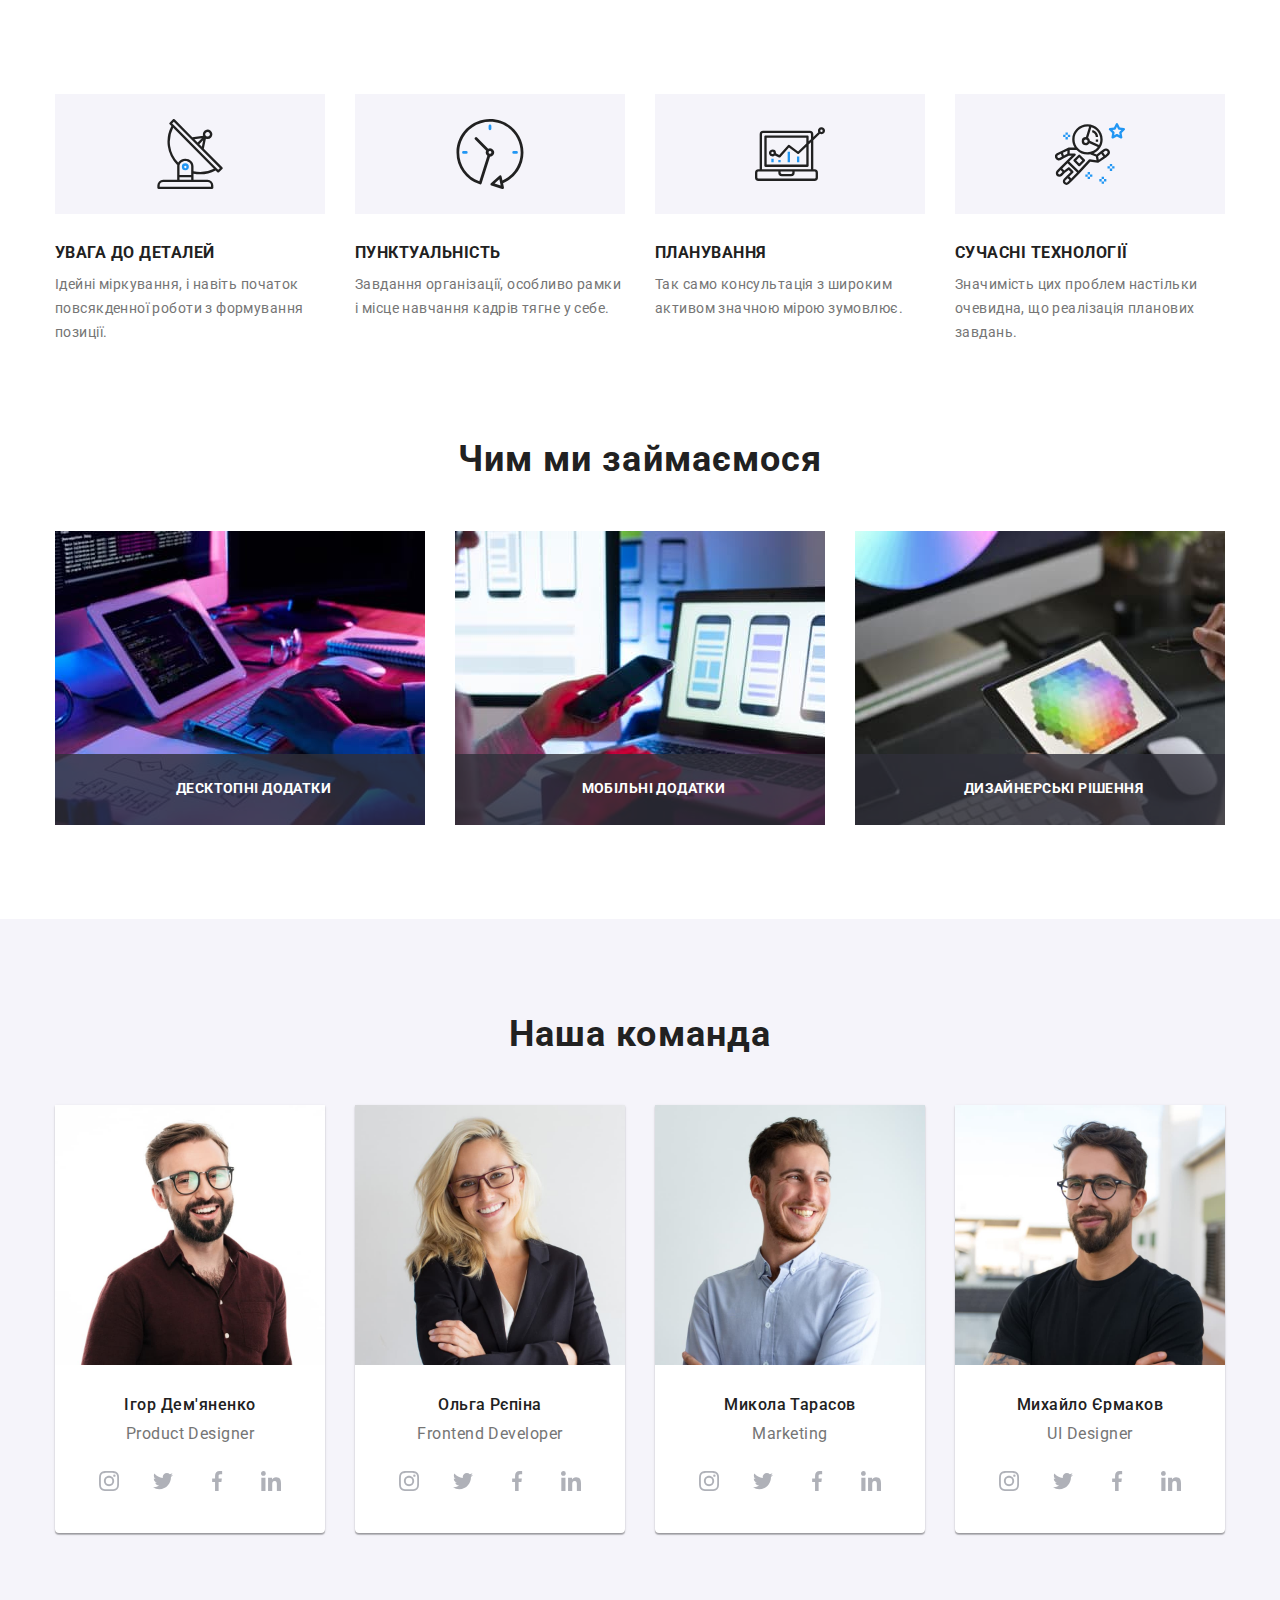
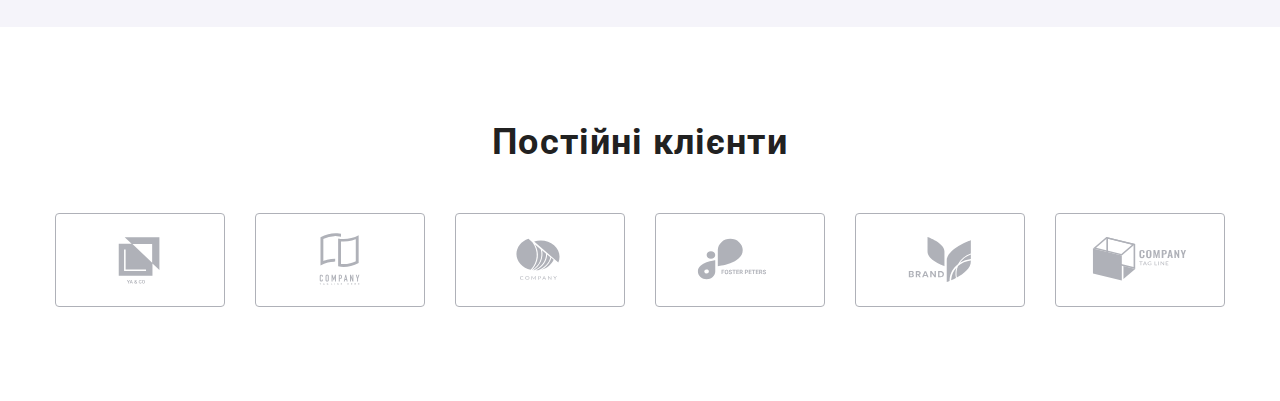
==== commit 89ee3e94: "Adaptability to the work-examples-clients sections added" ====
--- a/index.html
+++ b/index.html
@@ -84,7 +84,7 @@
                 </ul>
             </div>
         </section>
-        <!-- <section class="work-examples section">
+        <section class="work-examples section">
             <div class="container">
                 <h2 class="section__title">Чим ми займаємося</h2>
                 <ul class="work-examples__list list">
@@ -102,8 +102,8 @@
                     </li>
                 </ul>
             </div>
-        </section> -->
-        <!-- <section class="team section">
+        </section>
+        <section class="team section">
             <div class="container">
                 <h2 class="section__title">Наша команда</h2>
                 <ul class="team__list list">
@@ -257,8 +257,8 @@
                     </li>
                 </ul>
             </div>
-        </section> -->
-        <!-- <section class="clients-section section">
+        </section>
+        <section class="clients-section section">
             <div class="container">
                 <h2 class="section__title">Постійні клієнти</h2>
                 <ul class="section-clients-list list">
@@ -306,7 +306,7 @@
                     </li>
                 </ul>
             </div>
-        </section> -->
+        </section>
     </main>
 
     <!-- <footer class="footer">
--- a/css/main.min.css
+++ b/css/main.min.css
@@ -1 +1 @@
-:root{--accent-color: #2196f3;--primary-text-color: #757575;--secondary-text-color: #212121;--black-logo-color: #000000;--footer-contact-color: rgba(255, 255, 255, 0.6);--primary-light-color: #ffffff;--secondary-light-color: #f5f4fa;--bcg-hero-footer-color: #2f303a;--border-header-color: #ececec;--border-portfolio-color: #eeeeee;--hero-btm-active-color: #188ce8;--icon-color: #afb1b8;--primary-font: "Roboto", sans-serif;--secondary-font: "Raleway", sans-serif}body{font-family:var(--primary-font);font-size:14px;background-color:var(--primary-light-color);color:var(--primary-text-color)}.list{list-style:none;padding-left:0;margin:0}.link{text-decoration:none}button{cursor:pointer}p,h1,h2,h3,h4,h5,h6{margin:0}img{display:block;max-width:100%;height:auto;width:100%}.visually-hidden{position:absolute;white-space:nowrap;width:1px;height:1px;overflow:hidden;border:0;padding:0;clip:rect(0 0 0 0);-webkit-clip-path:inset(50%);clip-path:inset(50%);margin:-1px}.container{width:100%;padding-left:15px;padding-right:15px;margin:0 auto}@media screen and (min-width: 480px){.container{width:480px}}@media screen and (min-width: 768px){.container{width:768px}}@media screen and (min-width: 1200px){.container{width:1200px}}.logo{font-family:var(--secondary-font);font-weight:700;font-size:26px;line-height:1.19;letter-spacing:.03em;color:var(--accent-color)}.section{padding-top:60px;padding-bottom:60px}.section__title{font-weight:700;font-size:36px;line-height:1.17;text-align:center;letter-spacing:.03em;color:var(--secondary-text-color);margin-bottom:50px}.header{border-bottom:1px solid var(--border-header-color)}.header__container{display:flex;align-items:center}.logo--black{color:var(--black-logo-color)}.navigation__logo{margin-right:93px}.navigation{display:flex;align-items:center}.navigation__list{display:flex;gap:50px}.navigation__link{position:relative;font-weight:500;line-height:1.14;letter-spacing:.02em;color:var(--secondary-text-color);display:block;padding:32px 0;transition:color 250ms cubic-bezier(0.4, 0, 0.2, 1)}.navigation__link:hover,.navigation__link:focus{color:var(--accent-color)}.current{color:var(--accent-color)}.current.navigation__link::after{content:"";position:absolute;left:0;bottom:0;width:100%;height:4px;display:block;margin-bottom:-1px;background:var(--accent-color);border-radius:2px}.contacts{display:flex;margin-left:auto;gap:50px}.contacts__link{font-weight:500;line-height:1.14;letter-spacing:.02em;color:var(--primary-text-color);padding:32px 0;display:flex;align-items:center;gap:10px;transition:color 250ms cubic-bezier(0.4, 0, 0.2, 1)}.contacts__link:hover,.contacts__link:focus{color:var(--accent-color)}.contacts__icon{fill:var(--primary-text-color);color:var(--primary-text-color);transition:color 250ms cubic-bezier(0.4, 0, 0.2, 1)}.contacts__link:hover .contacts__icon,.contacts__link:focus .contacts__icon{fill:var(--accent-color)}.hero{text-align:center;padding-top:200px;padding-bottom:200px;margin:0 auto;max-width:1600px;height:600px;background-image:linear-gradient(rgba(47, 48, 58, 0.4), rgba(47, 48, 58, 0.4)),url(../img/decorative-img/hero-img.jpg);background-repeat:no-repeat;background-position:center;background-size:cover;background-color:var(--bcg-hero-footer-color)}.hero__title{font-weight:900;font-size:44px;line-height:1.36;text-align:center;letter-spacing:.06em;text-transform:uppercase;color:var(--primary-light-color);max-width:696px;margin:0px auto 30px}.order-btn{background:var(--accent-color);box-shadow:0px 4px 4px rgba(0,0,0,.15);border-radius:4px;font-weight:700;font-size:16px;line-height:1.88;letter-spacing:.06em;color:var(--primary-light-color);border:none;padding:10px 32px;transition:background-color 250ms cubic-bezier(0.4, 0, 0.2, 1)}.order-btn:hover,.order-btn:focus{background-color:var(--hero-btm-active-color)}.features__list{display:flex;flex-wrap:wrap;gap:30px}.features__item{flex-basis:100%}@media screen and (min-width: 768px){.features__item{flex-basis:calc((100% - 30px)/2)}}@media screen and (min-width: 1200px){.features__item{flex-basis:calc((100% - 90px)/4)}}.features__item::before{display:block;height:120px;margin-bottom:30px;content:"";background:#f5f4fa;background-repeat:no-repeat;background-position:center}.antenna__icon::before{background-image:url("../img/decorative-img/antenna.svg")}.clock__icon::before{background-image:url("../img/decorative-img/clock.svg")}.diagram__icon::before{background-image:url("../img/decorative-img/diagram.svg")}.astronaut__icon::before{background-image:url("../img/decorative-img/astronaut.svg")}.features__subtitle{font-weight:700;line-height:1.14;letter-spacing:.03em;text-transform:uppercase;color:var(--secondary-text-color);margin-bottom:10px}.features__text{line-height:1.71;letter-spacing:.03em}.work-examples{padding-top:0}.work-examples__list{display:flex;gap:30px}.work-examples__item{position:relative;flex-basis:calc((100% - 60px)/3)}.work-examples__label{position:absolute;height:24%;width:100%;bottom:0;left:0;font-weight:700;line-height:1.14;text-align:center;letter-spacing:.03em;text-transform:uppercase;color:var(--primary-light-color);background:rgba(47,48,58,.8);padding-top:27px;padding-left:27px;cursor:default}.team{background:var(--secondary-light-color)}.team__list{display:flex;gap:30px}.team__item{background:var(--primary-light-color);box-shadow:0px 1px 3px rgba(0,0,0,.12),0px 1px 1px rgba(0,0,0,.14),0px 2px 1px rgba(0,0,0,.2);border-radius:0px 0px 4px 4px;flex-basis:calc((100% - 90px)/4)}.team__item>div{padding-top:30px;padding-bottom:30px}.team__subtitle{font-weight:500;font-size:16px;line-height:1.19;text-align:center;letter-spacing:.03em;color:var(--secondary-text-color);margin-bottom:10px}.team__text{font-size:16px;line-height:1.19;text-align:center;letter-spacing:.03em;margin-bottom:16px}.team__soc-list{display:flex;justify-content:center;gap:10px}.team__soc-item{width:44px;height:44px}.team__soc-link{display:flex;justify-content:center;align-items:center;width:100%;height:100%;border-radius:50%;background-color:var(--primary-light-color);fill:var(--icon-color);transition:background-color 250ms cubic-bezier(0.4, 0, 0.2, 1),fill 250ms cubic-bezier(0.4, 0, 0.2, 1)}.team__soc-link:hover,.team__soc-link:focus{background-color:var(--accent-color);fill:var(--primary-light-color)}.section-clients-list{display:flex;justify-content:center;align-items:center;gap:30px}.section-clients-item{width:170px;height:92px}.section-clients-link{display:flex;justify-content:center;align-items:center;border:1px solid #afb1b8;border-radius:4px;width:100%;height:100%;fill:var(--icon-color);transition:fill,250ms cubic-bezier(0.4, 0, 0.2, 1),border 250ms cubic-bezier(0.4, 0, 0.2, 1)}.section-clients-link:hover,.section-clients-link:focus{fill:var(--accent-color);border:1px solid var(--accent-color)}.footer{padding-top:60px;padding-bottom:60px;background-color:var(--bcg-hero-footer-color)}.footer-flex{display:flex;align-items:baseline}.logo--white{color:var(--primary-light-color)}.address{margin-top:20px}.address-wrap{margin-right:70px}.address-map-item{margin-bottom:9px;min-width:231px}.address-map-link{font-style:normal;line-height:1.71;letter-spacing:.03em;color:var(--primary-light-color);transition:color 250ms cubic-bezier(0.4, 0, 0.2, 1)}.address-map-link:hover,.address-map-link:focus{color:var(--accent-color)}.address-item:not(:last-child){margin-bottom:9px}.address-link{font-style:normal;line-height:1.71;letter-spacing:.03em;color:var(--footer-contact-color);transition:color 250ms cubic-bezier(0.4, 0, 0.2, 1)}.address-link:hover,.address-link:focus{color:var(--accent-color)}.soc-wrap{margin-right:93px}.footer-text{font-weight:700;line-height:1.14;letter-spacing:.03em;text-transform:uppercase;margin-bottom:20px;color:var(--primary-light-color)}.footer-list{display:flex;gap:10px}.footer-item{width:44px;height:44px}.footer-link{display:flex;justify-content:center;align-items:center;width:100%;height:100%;border-radius:50%;background:rgba(255,255,255,.1);transition:background-color,250ms cubic-bezier(0.4, 0, 0.2, 1)}.footer-link:hover,.footer-link:focus{background-color:var(--accent-color)}.footer-icon{fill:var(--primary-light-color)}.footer-input{min-width:358px;min-height:50px;margin-right:12px;padding-left:16px;border:1px solid rgba(255,255,255,.3);outline:rgba(0,0,0,0);filter:drop-shadow(0px 4px 4px rgba(0, 0, 0, 0.15));border-radius:4px;background-color:rgba(0,0,0,0);color:var(--primary-light-color);transition:border-color 250ms cubic-bezier(0.4, 0, 0.2, 1)}.footer-input::-moz-placeholder{font-size:16px;line-height:1.25;letter-spacing:.03em;color:rgba(255,255,255,.6)}.footer-input:-ms-input-placeholder{font-size:16px;line-height:1.25;letter-spacing:.03em;color:rgba(255,255,255,.6)}.footer-input::placeholder{font-size:16px;line-height:1.25;letter-spacing:.03em;color:rgba(255,255,255,.6)}.footer-input:focus{border-color:var(--accent-color)}.footer-form{display:flex}.footer-form-icon{margin-left:10px;fill:var(--primary-light-color)}.btn-flex{display:flex;align-items:center;justify-content:center}.backdrop{width:100%;height:100%;position:fixed;top:0;background-color:rgba(47,48,58,.4);transition:opacity 250ms cubic-bezier(0.4, 0, 0.2, 1),visibility 250ms cubic-bezier(0.4, 0, 0.2, 1)}.modal{position:absolute;top:50%;left:50%;transform:translate(-50%, -50%) scale(1);transition:transform 250ms cubic-bezier(0.4, 0, 0.2, 1);width:528px;min-height:581px;padding:40px;background:var(--primary-light-color);box-shadow:0px 1px 3px rgba(0,0,0,.12),0px 1px 1px rgba(0,0,0,.14),0px 2px 1px rgba(0,0,0,.2);border-radius:4px}.backdrop.is-hidden .modal{transform:translate(-50%, -50%) scale(0);transition:transform 250ms cubic-bezier(0.4, 0, 0.2, 1),scale 250ms cubic-bezier(0.4, 0, 0.2, 1)}.close-btn{position:absolute;top:8px;right:8px;width:30px;height:30px;border:1px solid rgba(0,0,0,.1);border-radius:50%;display:flex;align-items:center;justify-content:center;background:var(--primary-light-color)}.is-hidden{opacity:0;visibility:hidden;pointer-events:none}.form-name{margin-bottom:12px;font-weight:700;font-size:20px;line-height:1.15;text-align:center;letter-spacing:.03em;color:var(--secondary-text-color)}.modal-input{width:100%;height:40px;margin-bottom:10px;padding-left:42px;border:1px solid rgba(33,33,33,.2);border-radius:4px;outline:rgba(0,0,0,0);transition:border-color 250ms cubic-bezier(0.4, 0, 0.2, 1)}.modal-input:focus{border-color:var(--accent-color)}.modal-label-text{display:block;margin-bottom:4px;font-size:12px;line-height:1.17;letter-spacing:.01em;color:var(--primary-text-color)}.input-wrap{position:relative}.form-icon{position:absolute;top:50%;transform:translateY(-50%);left:12px;width:18px;height:18px;transition:fill 250ms cubic-bezier(0.4, 0, 0.2, 1)}.modal-input:focus+.form-icon{fill:var(--accent-color)}.modal-textarea{width:100%;min-height:120px;resize:none;padding:12px 16px;margin-bottom:20px;border:1px solid rgba(33,33,33,.2);border-radius:4px;outline:rgba(0,0,0,0);transition:border-color 250ms cubic-bezier(0.4, 0, 0.2, 1)}.modal-textarea:focus{border-color:var(--accent-color)}.modal-textarea::-moz-placeholder{font-size:12px;line-height:1.17;letter-spacing:.01em;color:rgba(117,117,117,.5)}.modal-textarea:-ms-input-placeholder{font-size:12px;line-height:1.17;letter-spacing:.01em;color:rgba(117,117,117,.5)}.modal-textarea::placeholder{font-size:12px;line-height:1.17;letter-spacing:.01em;color:rgba(117,117,117,.5)}.icon-wrap{display:flex;align-items:center;justify-content:center;width:16px;height:15px;margin-right:8px;border:2px solid #111319;border-radius:2px;fill:rgba(0,0,0,0)}.modal-checkbox:checked+.icon-wrap{border-color:rgba(0,0,0,0);background-color:var(--accent-color);fill:var(--primary-light-color)}.modal-checkbox:focus+.icon-wrap{border-color:rgba(0,0,0,0);background-color:var(--accent-color)}.modal-checkbox-label{display:flex;align-items:center;justify-content:center;margin-bottom:30px}.modal-checkbox-text{line-height:1.71;letter-spacing:.03em;color:var(--primary-text-color)}.privacy-link{line-height:1.71;letter-spacing:.03em}.form-btn{min-width:200px;min-height:50px;border:none;border-radius:4px;font-weight:700;font-size:16px;line-height:1.87;text-align:center;letter-spacing:.06em;color:var(--primary-light-color);background-color:var(--accent-color);box-shadow:0px 4px 4px rgba(0,0,0,.15);transition:background-color 250ms cubic-bezier(0.4, 0, 0.2, 1)}.form-btn:hover,.form-btn:focus{background-color:var(--hero-btm-active-color)}.btn-wrap{display:flex;justify-content:center}.filters-list{display:flex;justify-content:center;margin-bottom:50px;gap:8px}.filters-btn{background:var(--secondary-light-color);border-radius:4px;font-weight:500;font-size:16px;line-height:1.63;text-align:center;letter-spacing:.03em;color:var(--secondary-text-color);border-color:rgba(0,0,0,0);padding:6px 22px;transition:background-color 250ms cubic-bezier(0.4, 0, 0.2, 1),box-shadow 250ms cubic-bezier(0.4, 0, 0.2, 1)}.filters-btn:hover,.filters-btn:focus{background:var(--accent-color);box-shadow:0px 3px 1px rgba(0,0,0,.1),0px 1px 2px rgba(0,0,0,.08),0px 2px 2px rgba(0,0,0,.12);color:var(--primary-light-color)}.projects-list{display:flex;flex-wrap:wrap;gap:30px}.projects-item{flex-basis:calc((100% - 60px)/3)}.projects-link{display:block;transition:box-shadow 250ms cubic-bezier(0.4, 0, 0.2, 1)}.projects-link:hover,.projects-link:focus{box-shadow:0px 1px 1px rgba(0,0,0,.12),0px 4px 4px rgba(0,0,0,.06),1px 4px 6px rgba(0,0,0,.16)}.projects-border{padding:20px 24px;border:1px solid var(--border-portfolio-color);border-top:none}.projects-img{position:relative;overflow:hidden}.projects-overlay{position:absolute;width:100%;height:100%;top:0;left:0;background-color:rgba(33,150,243,.9);color:var(--primary-light-color);padding:63px 24px;font-size:18px;line-height:1.55;letter-spacing:.03em;transform:translateY(100%);transition:transform 250ms cubic-bezier(0.4, 0, 0.2, 1)}.projects-link:hover .projects-overlay,.projects-link:focus .projects-overlay{transform:translateY(0)}.projects-title{font-weight:700;font-size:18px;line-height:2;letter-spacing:.06em;color:var(--secondary-text-color);margin-bottom:4px}.projects-text{font-size:16px;line-height:1.86;letter-spacing:.03em;color:var(--primary-text-color)}/*# sourceMappingURL=main.min.css.map */+:root{--accent-color: #2196f3;--primary-text-color: #757575;--secondary-text-color: #212121;--black-logo-color: #000000;--footer-contact-color: rgba(255, 255, 255, 0.6);--primary-light-color: #ffffff;--secondary-light-color: #f5f4fa;--bcg-hero-footer-color: #2f303a;--border-header-color: #ececec;--border-portfolio-color: #eeeeee;--hero-btm-active-color: #188ce8;--icon-color: #afb1b8;--primary-font: "Roboto", sans-serif;--secondary-font: "Raleway", sans-serif}body{font-family:var(--primary-font);font-size:14px;background-color:var(--primary-light-color);color:var(--primary-text-color)}.list{list-style:none;padding-left:0;margin:0}.link{text-decoration:none}button{cursor:pointer}p,h1,h2,h3,h4,h5,h6{margin:0}img{display:block;max-width:100%;height:auto;width:100%}.visually-hidden{position:absolute;white-space:nowrap;width:1px;height:1px;overflow:hidden;border:0;padding:0;clip:rect(0 0 0 0);-webkit-clip-path:inset(50%);clip-path:inset(50%);margin:-1px}.container{padding-left:15px;padding-right:15px;margin:0 auto}@media screen and (min-width: 480px){.container{width:480px}}@media screen and (min-width: 768px){.container{width:768px}}@media screen and (min-width: 1200px){.container{width:1200px}}.logo{font-family:var(--secondary-font);font-weight:700;font-size:26px;line-height:1.19;letter-spacing:.03em;color:var(--accent-color)}.section{padding-top:60px;padding-bottom:60px}@media screen and (min-width: 1200px){.section{padding-top:94px;padding-bottom:94px}}.section__title{margin-bottom:30px;font-weight:700;font-size:28px;line-height:1.18;text-align:center;letter-spacing:.03em;color:var(--secondary-text-color)}@media screen and (min-width: 1200px){.section__title{margin-bottom:50px;font-size:36px;line-height:1.17}}.header{border-bottom:1px solid var(--border-header-color)}.header__container{display:flex;align-items:center}.logo--black{color:var(--black-logo-color)}.navigation__logo{margin-right:93px}.navigation{display:flex;align-items:center}.navigation__list{display:flex;gap:50px}.navigation__link{position:relative;font-weight:500;line-height:1.14;letter-spacing:.02em;color:var(--secondary-text-color);display:block;padding:32px 0;transition:color 250ms cubic-bezier(0.4, 0, 0.2, 1)}.navigation__link:hover,.navigation__link:focus{color:var(--accent-color)}.current{color:var(--accent-color)}.current.navigation__link::after{content:"";position:absolute;left:0;bottom:0;width:100%;height:4px;display:block;margin-bottom:-1px;background:var(--accent-color);border-radius:2px}.contacts{display:flex;margin-left:auto;gap:50px}.contacts__link{font-weight:500;line-height:1.14;letter-spacing:.02em;color:var(--primary-text-color);padding:32px 0;display:flex;align-items:center;gap:10px;transition:color 250ms cubic-bezier(0.4, 0, 0.2, 1)}.contacts__link:hover,.contacts__link:focus{color:var(--accent-color)}.contacts__icon{fill:var(--primary-text-color);color:var(--primary-text-color);transition:color 250ms cubic-bezier(0.4, 0, 0.2, 1)}.contacts__link:hover .contacts__icon,.contacts__link:focus .contacts__icon{fill:var(--accent-color)}.hero{text-align:center;padding-top:200px;padding-bottom:200px;margin:0 auto;max-width:1600px;height:600px;background-image:linear-gradient(rgba(47, 48, 58, 0.4), rgba(47, 48, 58, 0.4)),url(../img/decorative-img/hero-img.jpg);background-repeat:no-repeat;background-position:center;background-size:cover;background-color:var(--bcg-hero-footer-color)}.hero__title{font-weight:900;font-size:44px;line-height:1.36;text-align:center;letter-spacing:.06em;text-transform:uppercase;color:var(--primary-light-color);max-width:696px;margin:0px auto 30px}.order-btn{background:var(--accent-color);box-shadow:0px 4px 4px rgba(0,0,0,.15);border-radius:4px;font-weight:700;font-size:16px;line-height:1.88;letter-spacing:.06em;color:var(--primary-light-color);border:none;padding:10px 32px;transition:background-color 250ms cubic-bezier(0.4, 0, 0.2, 1)}.order-btn:hover,.order-btn:focus{background-color:var(--hero-btm-active-color)}.features__list{display:flex;flex-wrap:wrap;gap:30px}.features__item{flex-basis:100%}@media screen and (min-width: 768px){.features__item{flex-basis:calc((100% - 30px)/2)}}@media screen and (min-width: 1200px){.features__item{flex-basis:calc((100% - 90px)/4)}}.features__item::before{display:block;height:120px;margin-bottom:30px;content:"";background:#f5f4fa;background-repeat:no-repeat;background-position:center}.antenna__icon::before{background-image:url("../img/decorative-img/antenna.svg")}.clock__icon::before{background-image:url("../img/decorative-img/clock.svg")}.diagram__icon::before{background-image:url("../img/decorative-img/diagram.svg")}.astronaut__icon::before{background-image:url("../img/decorative-img/astronaut.svg")}.features__subtitle{font-weight:700;line-height:1.14;letter-spacing:.03em;text-transform:uppercase;color:var(--secondary-text-color);margin-bottom:10px}.features__text{line-height:1.71;letter-spacing:.03em}.work-examples{padding-top:0}.work-examples__list{display:flex;gap:30px}.work-examples__item{position:relative;flex-basis:calc((100% - 60px)/3)}.work-examples__label{position:absolute;height:24%;width:100%;bottom:0;left:0;font-weight:700;line-height:1.14;text-align:center;letter-spacing:.03em;text-transform:uppercase;color:var(--primary-light-color);background:rgba(47,48,58,.8);padding-top:27px;padding-left:27px;cursor:default}@media screen and (max-width: 1199.2px){.work-examples{display:none}}.team{background:var(--secondary-light-color)}.team__list{display:flex;flex-wrap:wrap;gap:30px}.team__item{background:var(--primary-light-color);box-shadow:0px 1px 3px rgba(0,0,0,.12),0px 1px 1px rgba(0,0,0,.14),0px 2px 1px rgba(0,0,0,.2);border-radius:0px 0px 4px 4px;flex-basis:100%}@media screen and (min-width: 768px){.team__item{flex-basis:calc((100% - 30px)/2)}}@media screen and (min-width: 1200px){.team__item{flex-basis:calc((100% - 90px)/4)}}.team__item>div{padding-top:30px;padding-bottom:30px}.team__subtitle{font-weight:500;font-size:16px;line-height:1.19;text-align:center;letter-spacing:.03em;color:var(--secondary-text-color);margin-bottom:10px}.team__text{font-size:16px;line-height:1.19;text-align:center;letter-spacing:.03em;margin-bottom:16px}.team__soc-list{display:flex;justify-content:center;gap:10px}.team__soc-item{width:44px;height:44px}.team__soc-link{display:flex;justify-content:center;align-items:center;width:100%;height:100%;border-radius:50%;background-color:var(--primary-light-color);fill:var(--icon-color);transition:background-color 250ms cubic-bezier(0.4, 0, 0.2, 1),fill 250ms cubic-bezier(0.4, 0, 0.2, 1)}.team__soc-link:hover,.team__soc-link:focus{background-color:var(--accent-color);fill:var(--primary-light-color)}.section-clients-list{display:flex;justify-content:center;align-items:center;flex-wrap:wrap;gap:30px}.section-clients-item{flex-basis:calc((100% - 30px)/2)}@media screen and (min-width: 768px){.section-clients-item{flex-basis:calc((100% - 60px)/3)}}@media screen and (min-width: 1200px){.section-clients-item{flex-basis:calc((100% - 150px)/6)}}.section-clients-link{display:flex;justify-content:center;align-items:center;padding-top:16px;padding-bottom:16px;border:1px solid #afb1b8;border-radius:4px;width:100%;height:100%;fill:var(--icon-color);transition:fill,250ms cubic-bezier(0.4, 0, 0.2, 1),border 250ms cubic-bezier(0.4, 0, 0.2, 1)}.section-clients-link:hover,.section-clients-link:focus{fill:var(--accent-color);border:1px solid var(--accent-color)}.footer{padding-top:60px;padding-bottom:60px;background-color:var(--bcg-hero-footer-color)}.footer-flex{display:flex;align-items:baseline}.logo--white{color:var(--primary-light-color)}.address{margin-top:20px}.address-wrap{margin-right:70px}.address-map-item{margin-bottom:9px;min-width:231px}.address-map-link{font-style:normal;line-height:1.71;letter-spacing:.03em;color:var(--primary-light-color);transition:color 250ms cubic-bezier(0.4, 0, 0.2, 1)}.address-map-link:hover,.address-map-link:focus{color:var(--accent-color)}.address-item:not(:last-child){margin-bottom:9px}.address-link{font-style:normal;line-height:1.71;letter-spacing:.03em;color:var(--footer-contact-color);transition:color 250ms cubic-bezier(0.4, 0, 0.2, 1)}.address-link:hover,.address-link:focus{color:var(--accent-color)}.soc-wrap{margin-right:93px}.footer-text{font-weight:700;line-height:1.14;letter-spacing:.03em;text-transform:uppercase;margin-bottom:20px;color:var(--primary-light-color)}.footer-list{display:flex;gap:10px}.footer-item{width:44px;height:44px}.footer-link{display:flex;justify-content:center;align-items:center;width:100%;height:100%;border-radius:50%;background:rgba(255,255,255,.1);transition:background-color,250ms cubic-bezier(0.4, 0, 0.2, 1)}.footer-link:hover,.footer-link:focus{background-color:var(--accent-color)}.footer-icon{fill:var(--primary-light-color)}.footer-input{min-width:358px;min-height:50px;margin-right:12px;padding-left:16px;border:1px solid rgba(255,255,255,.3);outline:rgba(0,0,0,0);filter:drop-shadow(0px 4px 4px rgba(0, 0, 0, 0.15));border-radius:4px;background-color:rgba(0,0,0,0);color:var(--primary-light-color);transition:border-color 250ms cubic-bezier(0.4, 0, 0.2, 1)}.footer-input::-moz-placeholder{font-size:16px;line-height:1.25;letter-spacing:.03em;color:rgba(255,255,255,.6)}.footer-input:-ms-input-placeholder{font-size:16px;line-height:1.25;letter-spacing:.03em;color:rgba(255,255,255,.6)}.footer-input::placeholder{font-size:16px;line-height:1.25;letter-spacing:.03em;color:rgba(255,255,255,.6)}.footer-input:focus{border-color:var(--accent-color)}.footer-form{display:flex}.footer-form-icon{margin-left:10px;fill:var(--primary-light-color)}.btn-flex{display:flex;align-items:center;justify-content:center}.backdrop{width:100%;height:100%;position:fixed;top:0;background-color:rgba(47,48,58,.4);transition:opacity 250ms cubic-bezier(0.4, 0, 0.2, 1),visibility 250ms cubic-bezier(0.4, 0, 0.2, 1)}.modal{position:absolute;top:50%;left:50%;transform:translate(-50%, -50%) scale(1);transition:transform 250ms cubic-bezier(0.4, 0, 0.2, 1);width:528px;min-height:581px;padding:40px;background:var(--primary-light-color);box-shadow:0px 1px 3px rgba(0,0,0,.12),0px 1px 1px rgba(0,0,0,.14),0px 2px 1px rgba(0,0,0,.2);border-radius:4px}.backdrop.is-hidden .modal{transform:translate(-50%, -50%) scale(0);transition:transform 250ms cubic-bezier(0.4, 0, 0.2, 1),scale 250ms cubic-bezier(0.4, 0, 0.2, 1)}.close-btn{position:absolute;top:8px;right:8px;width:30px;height:30px;border:1px solid rgba(0,0,0,.1);border-radius:50%;display:flex;align-items:center;justify-content:center;background:var(--primary-light-color)}.is-hidden{opacity:0;visibility:hidden;pointer-events:none}.form-name{margin-bottom:12px;font-weight:700;font-size:20px;line-height:1.15;text-align:center;letter-spacing:.03em;color:var(--secondary-text-color)}.modal-input{width:100%;height:40px;margin-bottom:10px;padding-left:42px;border:1px solid rgba(33,33,33,.2);border-radius:4px;outline:rgba(0,0,0,0);transition:border-color 250ms cubic-bezier(0.4, 0, 0.2, 1)}.modal-input:focus{border-color:var(--accent-color)}.modal-label-text{display:block;margin-bottom:4px;font-size:12px;line-height:1.17;letter-spacing:.01em;color:var(--primary-text-color)}.input-wrap{position:relative}.form-icon{position:absolute;top:50%;transform:translateY(-50%);left:12px;width:18px;height:18px;transition:fill 250ms cubic-bezier(0.4, 0, 0.2, 1)}.modal-input:focus+.form-icon{fill:var(--accent-color)}.modal-textarea{width:100%;min-height:120px;resize:none;padding:12px 16px;margin-bottom:20px;border:1px solid rgba(33,33,33,.2);border-radius:4px;outline:rgba(0,0,0,0);transition:border-color 250ms cubic-bezier(0.4, 0, 0.2, 1)}.modal-textarea:focus{border-color:var(--accent-color)}.modal-textarea::-moz-placeholder{font-size:12px;line-height:1.17;letter-spacing:.01em;color:rgba(117,117,117,.5)}.modal-textarea:-ms-input-placeholder{font-size:12px;line-height:1.17;letter-spacing:.01em;color:rgba(117,117,117,.5)}.modal-textarea::placeholder{font-size:12px;line-height:1.17;letter-spacing:.01em;color:rgba(117,117,117,.5)}.icon-wrap{display:flex;align-items:center;justify-content:center;width:16px;height:15px;margin-right:8px;border:2px solid #111319;border-radius:2px;fill:rgba(0,0,0,0)}.modal-checkbox:checked+.icon-wrap{border-color:rgba(0,0,0,0);background-color:var(--accent-color);fill:var(--primary-light-color)}.modal-checkbox:focus+.icon-wrap{border-color:rgba(0,0,0,0);background-color:var(--accent-color)}.modal-checkbox-label{display:flex;align-items:center;justify-content:center;margin-bottom:30px}.modal-checkbox-text{line-height:1.71;letter-spacing:.03em;color:var(--primary-text-color)}.privacy-link{line-height:1.71;letter-spacing:.03em}.form-btn{min-width:200px;min-height:50px;border:none;border-radius:4px;font-weight:700;font-size:16px;line-height:1.87;text-align:center;letter-spacing:.06em;color:var(--primary-light-color);background-color:var(--accent-color);box-shadow:0px 4px 4px rgba(0,0,0,.15);transition:background-color 250ms cubic-bezier(0.4, 0, 0.2, 1)}.form-btn:hover,.form-btn:focus{background-color:var(--hero-btm-active-color)}.btn-wrap{display:flex;justify-content:center}.filters-list{display:flex;justify-content:center;margin-bottom:50px;gap:8px}.filters-btn{background:var(--secondary-light-color);border-radius:4px;font-weight:500;font-size:16px;line-height:1.63;text-align:center;letter-spacing:.03em;color:var(--secondary-text-color);border-color:rgba(0,0,0,0);padding:6px 22px;transition:background-color 250ms cubic-bezier(0.4, 0, 0.2, 1),box-shadow 250ms cubic-bezier(0.4, 0, 0.2, 1)}.filters-btn:hover,.filters-btn:focus{background:var(--accent-color);box-shadow:0px 3px 1px rgba(0,0,0,.1),0px 1px 2px rgba(0,0,0,.08),0px 2px 2px rgba(0,0,0,.12);color:var(--primary-light-color)}.projects-list{display:flex;flex-wrap:wrap;gap:30px}.projects-item{flex-basis:calc((100% - 60px)/3)}.projects-link{display:block;transition:box-shadow 250ms cubic-bezier(0.4, 0, 0.2, 1)}.projects-link:hover,.projects-link:focus{box-shadow:0px 1px 1px rgba(0,0,0,.12),0px 4px 4px rgba(0,0,0,.06),1px 4px 6px rgba(0,0,0,.16)}.projects-border{padding:20px 24px;border:1px solid var(--border-portfolio-color);border-top:none}.projects-img{position:relative;overflow:hidden}.projects-overlay{position:absolute;width:100%;height:100%;top:0;left:0;background-color:rgba(33,150,243,.9);color:var(--primary-light-color);padding:63px 24px;font-size:18px;line-height:1.55;letter-spacing:.03em;transform:translateY(100%);transition:transform 250ms cubic-bezier(0.4, 0, 0.2, 1)}.projects-link:hover .projects-overlay,.projects-link:focus .projects-overlay{transform:translateY(0)}.projects-title{font-weight:700;font-size:18px;line-height:2;letter-spacing:.06em;color:var(--secondary-text-color);margin-bottom:4px}.projects-text{font-size:16px;line-height:1.86;letter-spacing:.03em;color:var(--primary-text-color)}/*# sourceMappingURL=main.min.css.map */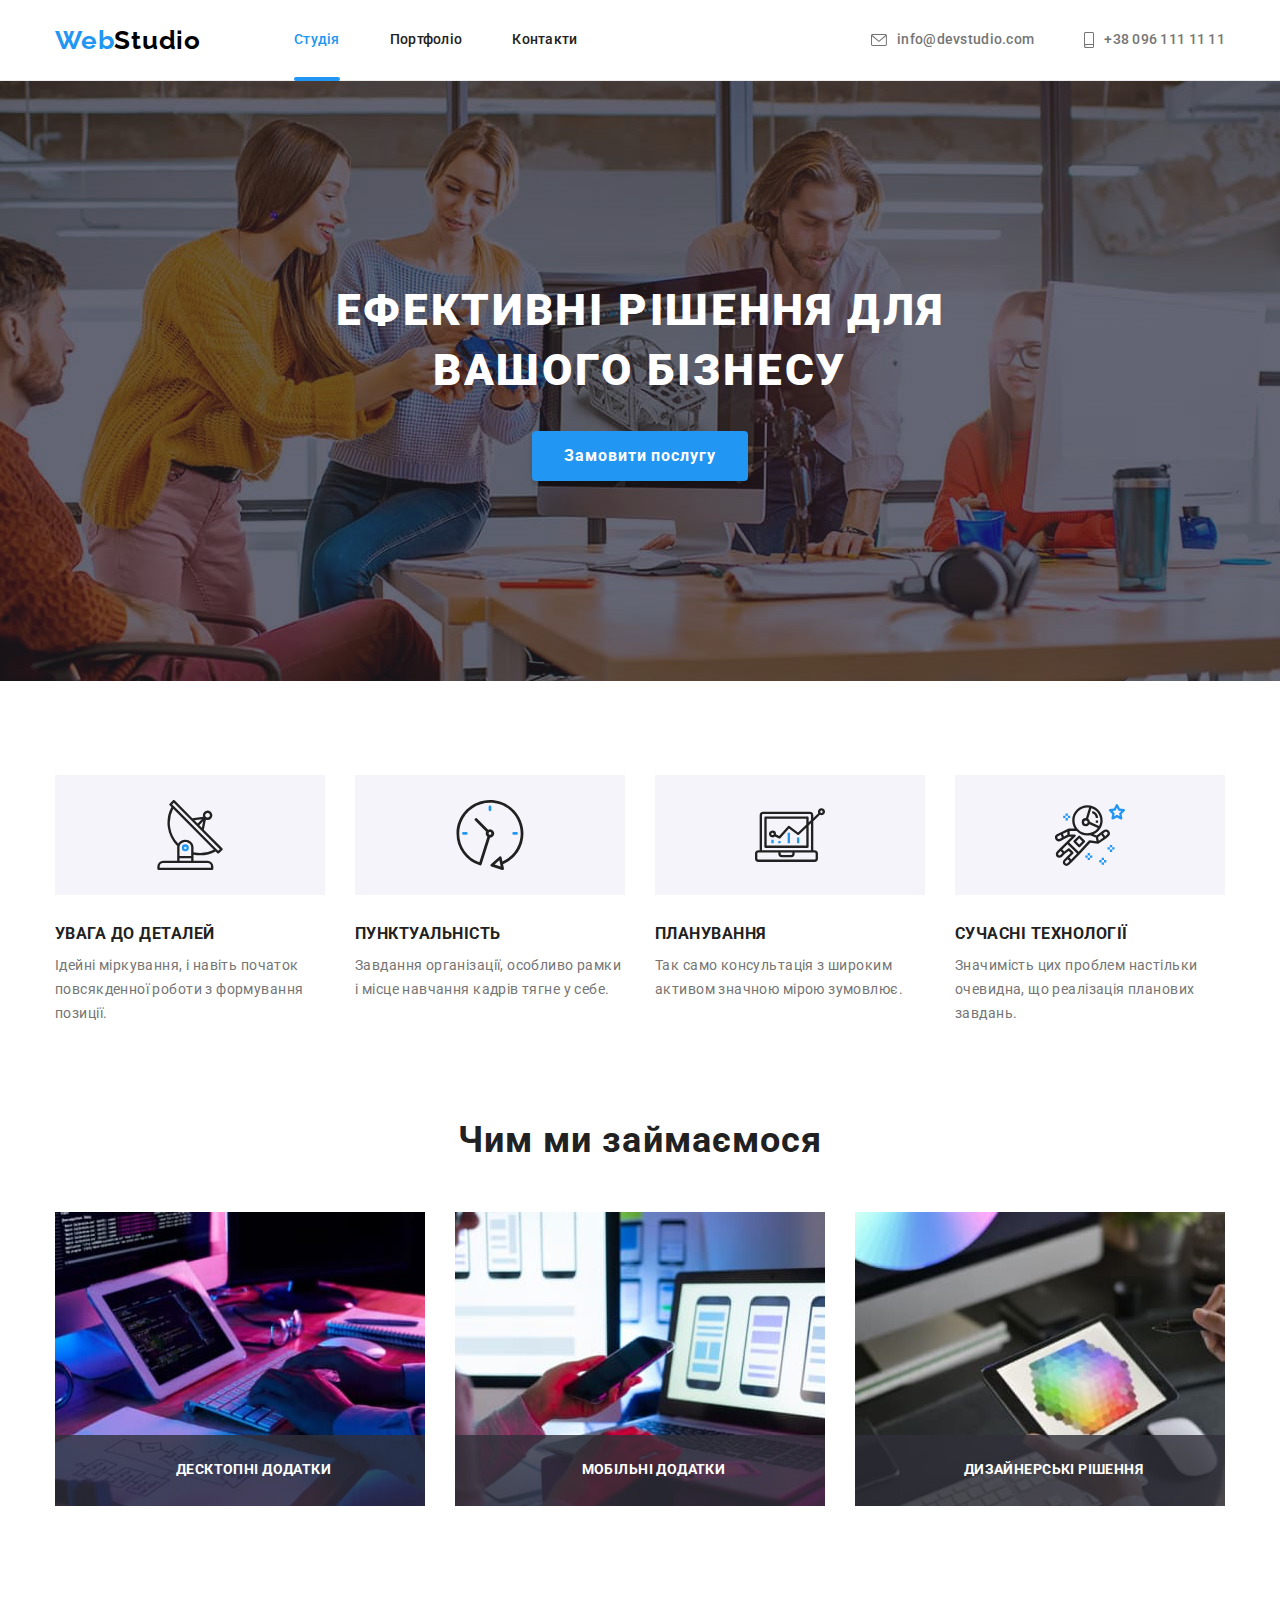
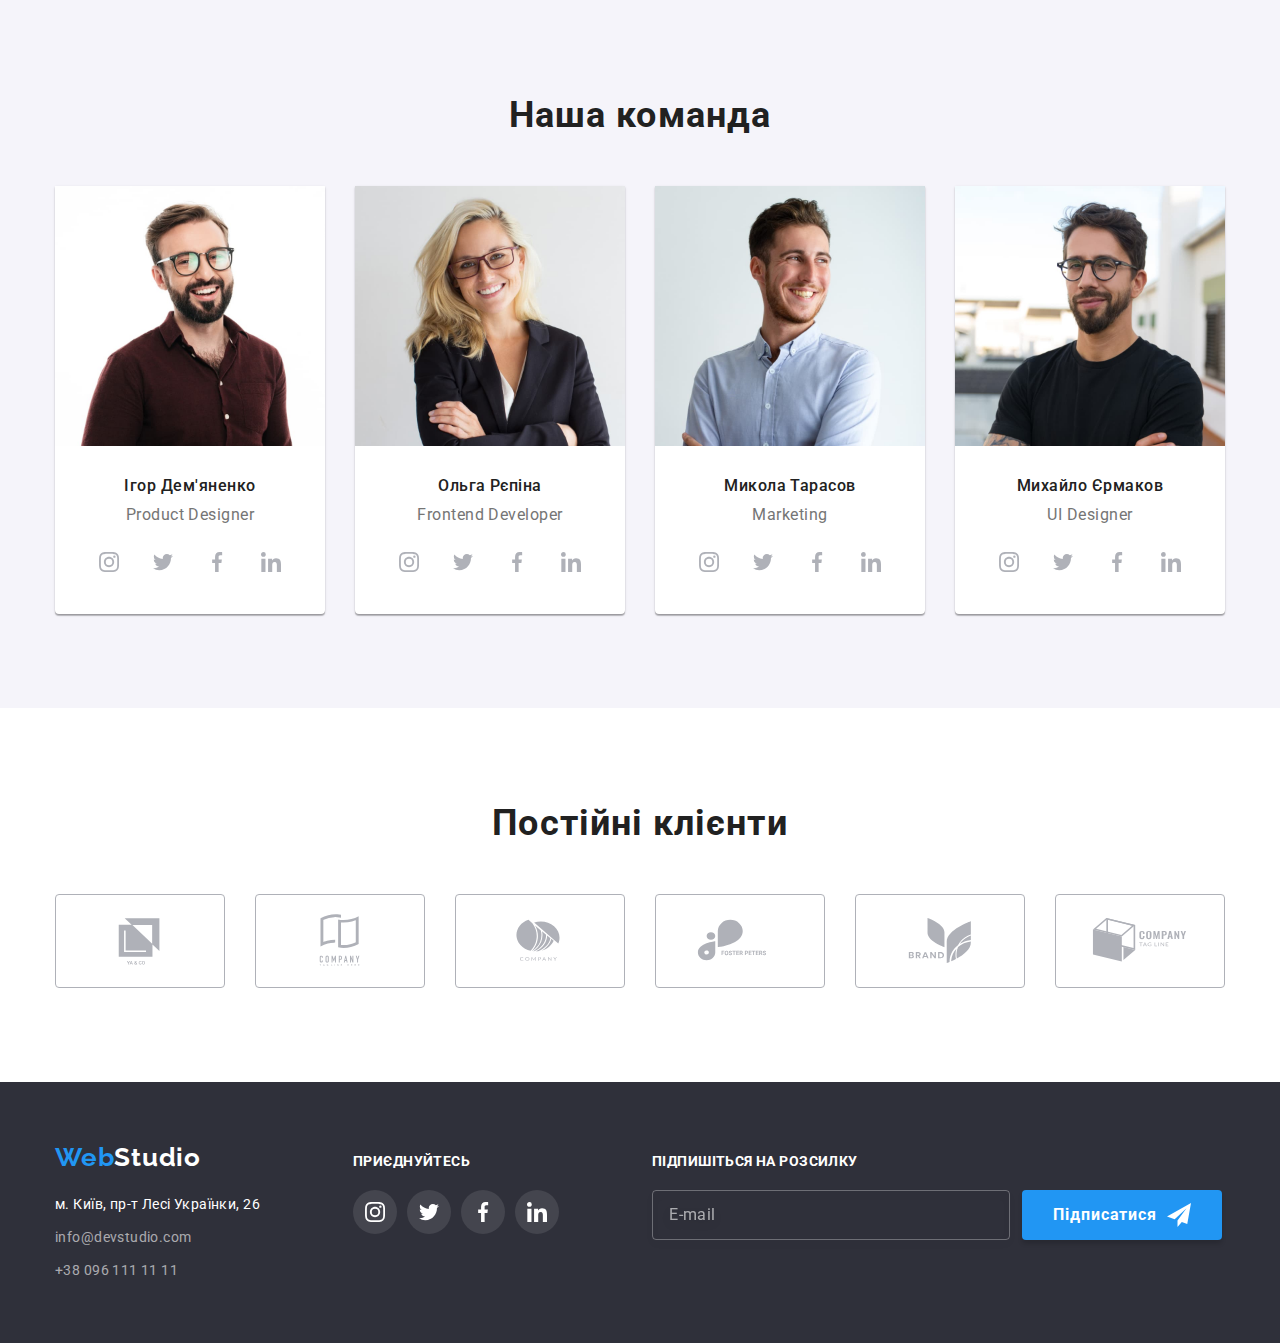
==== commit 1530033d: "Adaptability to the footer added" ====
--- a/index.html
+++ b/index.html
@@ -17,7 +17,7 @@
 </head>
 
 <body>
-    <!-- <header class="header">
+    <header class="header">
         <div class="container header__container">
             <nav class="navigation">
                 <a class="logo navigation__logo  link" href="./index.html">Web<span class="logo--black">Studio</span></a>
@@ -50,14 +50,14 @@
                 </li>
             </ul>
         </div>
-    </header> -->
+    </header>
     <main>
-        <!-- <section class="hero">
+        <section class="hero">
             <div class="container">
                 <h1 class="hero__title">Ефективні рішення для вашого бізнесу</h1>
                 <button class="order-btn" type="button" data-modal-open>Замовити послугу</button>
             </div>
-        </section> -->
+        </section>
         <section class="features section">
             <div class="container">
                 <h2 class="visually-hidden">Корпоративна етика</h2>
@@ -309,73 +309,73 @@
         </section>
     </main>
 
-    <!-- <footer class="footer">
-        <div class="container footer-flex">
-            <div class="address-wrap">
-                <a class="logo logo-link link" href="./index.html">Web<span class="logo--white">Studio</span></a>
-                <address class="address">
-                    <ul class="address-list list">
-                        <li class="address-map-item">
-                            <a class="address-map-link link" href="https://goo.gl/maps/41iyEKgyJbvH5uu58"
-                                target="_blank" title="Google maps" rel="noopener nofollow noreferrer">м. Київ, пр-т
-                                Лесі
-                                Українки, 26</a>
-                        </li>
-                        <li class="address-item">
-                            <a class="address-link link" href="mailto:info@devstudio.com">info@devstudio.com</a>
-                        </li>
-                        <li class="address-item">
-                            <a class="address-link link" href="tel:+380961111111">+38 096 111 11 11</a>
-                        </li>
-                    </ul>
-                </address>
-            </div>
-            <div class="soc-wrap">
-                <p class="footer-text">приєднуйтесь</p>
-                <ul class="footer-list list">
-                    <li class="footer-item">
-                        <a class="footer-link link" href="">
-                            <svg class="footer-icon" width="20" height="20">
-                                <use href="./img/decorative-img/symbol-defs.svg#icon-instagram"></use>
-                            </svg>
-                        </a>
-                    </li> 
-                    <li class="footer-item">
-                        <a class="footer-link link" href="">
-                            <svg class="footer-icon" width="20" height="20">
-                                <use href="./img/decorative-img/symbol-defs.svg#icon-twitter"></use>
-                            </svg>
-                        </a>
-                    </li>
-                    <li class="footer-item">
-                        <a class="footer-link link" href="">
-                            <svg class="footer-icon" width="20" height="20">
-                                <use href="./img/decorative-img/symbol-defs.svg#icon-facebook"></use>
-                            </svg>
-                        </a>
-                    </li>
-                    <li class="footer-item">
-                        <a class="footer-link link" href="">
-                            <svg class="footer-icon" width="20" height="20">
-                                <use href="./img/decorative-img/symbol-defs.svg#icon-linkedin"></use>
-                            </svg>
-                        </a>
-                    </li>
-                </ul>
-            </div>
-            <div>
-                <p class="footer-text">Підпишіться на розсилку</p>
-                <form class="footer-form">
-                    <input class="footer-input" type="email" name="user-email" placeholder="E-mail">
-                    <button class="form-btn btn-flex">Підписатися
-                        <svg class="footer-form-icon" width="24" height="24">
-                            <use href="./img/decorative-img/symbol-defs.svg#icon-send"></use>
-                        </svg>
-                    </button>
-                </form>
-            </div>
+<footer class="footer">
+    <div class="container footer-container">
+        <div class="address-wrap">
+            <a class="logo logo-link link" href="./index.html">Web<span class="logo--white">Studio</span></a>
+            <address class="address">
+                <ul class="address-list list">
+                    <li class="address-map-item">
+                        <a class="address-map-link link" href="https://goo.gl/maps/41iyEKgyJbvH5uu58" target="_blank"
+                            title="Google maps" rel="noopener nofollow noreferrer">м. Київ, пр-т
+                            Лесі
+                            Українки, 26</a>
+                    </li>
+                    <li class="address-item">
+                        <a class="address-link link" href="mailto:info@devstudio.com">info@devstudio.com</a>
+                    </li>
+                    <li class="address-item">
+                        <a class="address-link link" href="tel:+380961111111">+38 096 111 11 11</a>
+                    </li>
+                </ul>
+            </address>
         </div>
-    </footer> -->
+        <div class="soc-wrap">
+            <p class="footer-text">приєднуйтесь</p>
+            <ul class="footer-list list">
+                <li class="footer-item">
+                    <a class="footer-link link" href="">
+                        <svg class="footer-icon" width="20" height="20">
+                            <use href="./img/decorative-img/symbol-defs.svg#icon-instagram"></use>
+                        </svg>
+                    </a>
+                </li>
+                <li class="footer-item">
+                    <a class="footer-link link" href="">
+                        <svg class="footer-icon" width="20" height="20">
+                            <use href="./img/decorative-img/symbol-defs.svg#icon-twitter"></use>
+                        </svg>
+                    </a>
+                </li>
+                <li class="footer-item">
+                    <a class="footer-link link" href="">
+                        <svg class="footer-icon" width="20" height="20">
+                            <use href="./img/decorative-img/symbol-defs.svg#icon-facebook"></use>
+                        </svg>
+                    </a>
+                </li>
+                <li class="footer-item">
+                    <a class="footer-link link" href="">
+                        <svg class="footer-icon" width="20" height="20">
+                            <use href="./img/decorative-img/symbol-defs.svg#icon-linkedin"></use>
+                        </svg>
+                    </a>
+                </li>
+            </ul>
+        </div>
+        <div class="footer-form-wrap">
+            <p class="footer-text">Підпишіться на розсилку</p>
+            <form class="footer-form">
+                <input class="footer-input" type="email" name="user-email" placeholder="E-mail">
+                <button class="form-btn btn-flex">Підписатися
+                    <svg class="footer-form-icon" width="24" height="24">
+                        <use href="./img/decorative-img/symbol-defs.svg#icon-send"></use>
+                    </svg>
+                </button>
+            </form>
+        </div>
+    </div>
+</footer>
 
     <!-- <div class="backdrop is-hidden" data-modal>
         <div class="modal">
--- a/css/main.min.css
+++ b/css/main.min.css
@@ -1 +1 @@
-:root{--accent-color: #2196f3;--primary-text-color: #757575;--secondary-text-color: #212121;--black-logo-color: #000000;--footer-contact-color: rgba(255, 255, 255, 0.6);--primary-light-color: #ffffff;--secondary-light-color: #f5f4fa;--bcg-hero-footer-color: #2f303a;--border-header-color: #ececec;--border-portfolio-color: #eeeeee;--hero-btm-active-color: #188ce8;--icon-color: #afb1b8;--primary-font: "Roboto", sans-serif;--secondary-font: "Raleway", sans-serif}body{font-family:var(--primary-font);font-size:14px;background-color:var(--primary-light-color);color:var(--primary-text-color)}.list{list-style:none;padding-left:0;margin:0}.link{text-decoration:none}button{cursor:pointer}p,h1,h2,h3,h4,h5,h6{margin:0}img{display:block;max-width:100%;height:auto;width:100%}.visually-hidden{position:absolute;white-space:nowrap;width:1px;height:1px;overflow:hidden;border:0;padding:0;clip:rect(0 0 0 0);-webkit-clip-path:inset(50%);clip-path:inset(50%);margin:-1px}.container{padding-left:15px;padding-right:15px;margin:0 auto}@media screen and (min-width: 480px){.container{width:480px}}@media screen and (min-width: 768px){.container{width:768px}}@media screen and (min-width: 1200px){.container{width:1200px}}.logo{font-family:var(--secondary-font);font-weight:700;font-size:26px;line-height:1.19;letter-spacing:.03em;color:var(--accent-color)}.section{padding-top:60px;padding-bottom:60px}@media screen and (min-width: 1200px){.section{padding-top:94px;padding-bottom:94px}}.section__title{margin-bottom:30px;font-weight:700;font-size:28px;line-height:1.18;text-align:center;letter-spacing:.03em;color:var(--secondary-text-color)}@media screen and (min-width: 1200px){.section__title{margin-bottom:50px;font-size:36px;line-height:1.17}}.header{border-bottom:1px solid var(--border-header-color)}.header__container{display:flex;align-items:center}.logo--black{color:var(--black-logo-color)}.navigation__logo{margin-right:93px}.navigation{display:flex;align-items:center}.navigation__list{display:flex;gap:50px}.navigation__link{position:relative;font-weight:500;line-height:1.14;letter-spacing:.02em;color:var(--secondary-text-color);display:block;padding:32px 0;transition:color 250ms cubic-bezier(0.4, 0, 0.2, 1)}.navigation__link:hover,.navigation__link:focus{color:var(--accent-color)}.current{color:var(--accent-color)}.current.navigation__link::after{content:"";position:absolute;left:0;bottom:0;width:100%;height:4px;display:block;margin-bottom:-1px;background:var(--accent-color);border-radius:2px}.contacts{display:flex;margin-left:auto;gap:50px}.contacts__link{font-weight:500;line-height:1.14;letter-spacing:.02em;color:var(--primary-text-color);padding:32px 0;display:flex;align-items:center;gap:10px;transition:color 250ms cubic-bezier(0.4, 0, 0.2, 1)}.contacts__link:hover,.contacts__link:focus{color:var(--accent-color)}.contacts__icon{fill:var(--primary-text-color);color:var(--primary-text-color);transition:color 250ms cubic-bezier(0.4, 0, 0.2, 1)}.contacts__link:hover .contacts__icon,.contacts__link:focus .contacts__icon{fill:var(--accent-color)}.hero{text-align:center;padding-top:200px;padding-bottom:200px;margin:0 auto;max-width:1600px;height:600px;background-image:linear-gradient(rgba(47, 48, 58, 0.4), rgba(47, 48, 58, 0.4)),url(../img/decorative-img/hero-img.jpg);background-repeat:no-repeat;background-position:center;background-size:cover;background-color:var(--bcg-hero-footer-color)}.hero__title{font-weight:900;font-size:44px;line-height:1.36;text-align:center;letter-spacing:.06em;text-transform:uppercase;color:var(--primary-light-color);max-width:696px;margin:0px auto 30px}.order-btn{background:var(--accent-color);box-shadow:0px 4px 4px rgba(0,0,0,.15);border-radius:4px;font-weight:700;font-size:16px;line-height:1.88;letter-spacing:.06em;color:var(--primary-light-color);border:none;padding:10px 32px;transition:background-color 250ms cubic-bezier(0.4, 0, 0.2, 1)}.order-btn:hover,.order-btn:focus{background-color:var(--hero-btm-active-color)}.features__list{display:flex;flex-wrap:wrap;gap:30px}.features__item{flex-basis:100%}@media screen and (min-width: 768px){.features__item{flex-basis:calc((100% - 30px)/2)}}@media screen and (min-width: 1200px){.features__item{flex-basis:calc((100% - 90px)/4)}}.features__item::before{display:block;height:120px;margin-bottom:30px;content:"";background:#f5f4fa;background-repeat:no-repeat;background-position:center}.antenna__icon::before{background-image:url("../img/decorative-img/antenna.svg")}.clock__icon::before{background-image:url("../img/decorative-img/clock.svg")}.diagram__icon::before{background-image:url("../img/decorative-img/diagram.svg")}.astronaut__icon::before{background-image:url("../img/decorative-img/astronaut.svg")}.features__subtitle{font-weight:700;line-height:1.14;letter-spacing:.03em;text-transform:uppercase;color:var(--secondary-text-color);margin-bottom:10px}.features__text{line-height:1.71;letter-spacing:.03em}.work-examples{padding-top:0}.work-examples__list{display:flex;gap:30px}.work-examples__item{position:relative;flex-basis:calc((100% - 60px)/3)}.work-examples__label{position:absolute;height:24%;width:100%;bottom:0;left:0;font-weight:700;line-height:1.14;text-align:center;letter-spacing:.03em;text-transform:uppercase;color:var(--primary-light-color);background:rgba(47,48,58,.8);padding-top:27px;padding-left:27px;cursor:default}@media screen and (max-width: 1199.2px){.work-examples{display:none}}.team{background:var(--secondary-light-color)}.team__list{display:flex;flex-wrap:wrap;gap:30px}.team__item{background:var(--primary-light-color);box-shadow:0px 1px 3px rgba(0,0,0,.12),0px 1px 1px rgba(0,0,0,.14),0px 2px 1px rgba(0,0,0,.2);border-radius:0px 0px 4px 4px;flex-basis:100%}@media screen and (min-width: 768px){.team__item{flex-basis:calc((100% - 30px)/2)}}@media screen and (min-width: 1200px){.team__item{flex-basis:calc((100% - 90px)/4)}}.team__item>div{padding-top:30px;padding-bottom:30px}.team__subtitle{font-weight:500;font-size:16px;line-height:1.19;text-align:center;letter-spacing:.03em;color:var(--secondary-text-color);margin-bottom:10px}.team__text{font-size:16px;line-height:1.19;text-align:center;letter-spacing:.03em;margin-bottom:16px}.team__soc-list{display:flex;justify-content:center;gap:10px}.team__soc-item{width:44px;height:44px}.team__soc-link{display:flex;justify-content:center;align-items:center;width:100%;height:100%;border-radius:50%;background-color:var(--primary-light-color);fill:var(--icon-color);transition:background-color 250ms cubic-bezier(0.4, 0, 0.2, 1),fill 250ms cubic-bezier(0.4, 0, 0.2, 1)}.team__soc-link:hover,.team__soc-link:focus{background-color:var(--accent-color);fill:var(--primary-light-color)}.section-clients-list{display:flex;justify-content:center;align-items:center;flex-wrap:wrap;gap:30px}.section-clients-item{flex-basis:calc((100% - 30px)/2)}@media screen and (min-width: 768px){.section-clients-item{flex-basis:calc((100% - 60px)/3)}}@media screen and (min-width: 1200px){.section-clients-item{flex-basis:calc((100% - 150px)/6)}}.section-clients-link{display:flex;justify-content:center;align-items:center;padding-top:16px;padding-bottom:16px;border:1px solid #afb1b8;border-radius:4px;width:100%;height:100%;fill:var(--icon-color);transition:fill,250ms cubic-bezier(0.4, 0, 0.2, 1),border 250ms cubic-bezier(0.4, 0, 0.2, 1)}.section-clients-link:hover,.section-clients-link:focus{fill:var(--accent-color);border:1px solid var(--accent-color)}.footer{padding-top:60px;padding-bottom:60px;background-color:var(--bcg-hero-footer-color)}.footer-flex{display:flex;align-items:baseline}.logo--white{color:var(--primary-light-color)}.address{margin-top:20px}.address-wrap{margin-right:70px}.address-map-item{margin-bottom:9px;min-width:231px}.address-map-link{font-style:normal;line-height:1.71;letter-spacing:.03em;color:var(--primary-light-color);transition:color 250ms cubic-bezier(0.4, 0, 0.2, 1)}.address-map-link:hover,.address-map-link:focus{color:var(--accent-color)}.address-item:not(:last-child){margin-bottom:9px}.address-link{font-style:normal;line-height:1.71;letter-spacing:.03em;color:var(--footer-contact-color);transition:color 250ms cubic-bezier(0.4, 0, 0.2, 1)}.address-link:hover,.address-link:focus{color:var(--accent-color)}.soc-wrap{margin-right:93px}.footer-text{font-weight:700;line-height:1.14;letter-spacing:.03em;text-transform:uppercase;margin-bottom:20px;color:var(--primary-light-color)}.footer-list{display:flex;gap:10px}.footer-item{width:44px;height:44px}.footer-link{display:flex;justify-content:center;align-items:center;width:100%;height:100%;border-radius:50%;background:rgba(255,255,255,.1);transition:background-color,250ms cubic-bezier(0.4, 0, 0.2, 1)}.footer-link:hover,.footer-link:focus{background-color:var(--accent-color)}.footer-icon{fill:var(--primary-light-color)}.footer-input{min-width:358px;min-height:50px;margin-right:12px;padding-left:16px;border:1px solid rgba(255,255,255,.3);outline:rgba(0,0,0,0);filter:drop-shadow(0px 4px 4px rgba(0, 0, 0, 0.15));border-radius:4px;background-color:rgba(0,0,0,0);color:var(--primary-light-color);transition:border-color 250ms cubic-bezier(0.4, 0, 0.2, 1)}.footer-input::-moz-placeholder{font-size:16px;line-height:1.25;letter-spacing:.03em;color:rgba(255,255,255,.6)}.footer-input:-ms-input-placeholder{font-size:16px;line-height:1.25;letter-spacing:.03em;color:rgba(255,255,255,.6)}.footer-input::placeholder{font-size:16px;line-height:1.25;letter-spacing:.03em;color:rgba(255,255,255,.6)}.footer-input:focus{border-color:var(--accent-color)}.footer-form{display:flex}.footer-form-icon{margin-left:10px;fill:var(--primary-light-color)}.btn-flex{display:flex;align-items:center;justify-content:center}.backdrop{width:100%;height:100%;position:fixed;top:0;background-color:rgba(47,48,58,.4);transition:opacity 250ms cubic-bezier(0.4, 0, 0.2, 1),visibility 250ms cubic-bezier(0.4, 0, 0.2, 1)}.modal{position:absolute;top:50%;left:50%;transform:translate(-50%, -50%) scale(1);transition:transform 250ms cubic-bezier(0.4, 0, 0.2, 1);width:528px;min-height:581px;padding:40px;background:var(--primary-light-color);box-shadow:0px 1px 3px rgba(0,0,0,.12),0px 1px 1px rgba(0,0,0,.14),0px 2px 1px rgba(0,0,0,.2);border-radius:4px}.backdrop.is-hidden .modal{transform:translate(-50%, -50%) scale(0);transition:transform 250ms cubic-bezier(0.4, 0, 0.2, 1),scale 250ms cubic-bezier(0.4, 0, 0.2, 1)}.close-btn{position:absolute;top:8px;right:8px;width:30px;height:30px;border:1px solid rgba(0,0,0,.1);border-radius:50%;display:flex;align-items:center;justify-content:center;background:var(--primary-light-color)}.is-hidden{opacity:0;visibility:hidden;pointer-events:none}.form-name{margin-bottom:12px;font-weight:700;font-size:20px;line-height:1.15;text-align:center;letter-spacing:.03em;color:var(--secondary-text-color)}.modal-input{width:100%;height:40px;margin-bottom:10px;padding-left:42px;border:1px solid rgba(33,33,33,.2);border-radius:4px;outline:rgba(0,0,0,0);transition:border-color 250ms cubic-bezier(0.4, 0, 0.2, 1)}.modal-input:focus{border-color:var(--accent-color)}.modal-label-text{display:block;margin-bottom:4px;font-size:12px;line-height:1.17;letter-spacing:.01em;color:var(--primary-text-color)}.input-wrap{position:relative}.form-icon{position:absolute;top:50%;transform:translateY(-50%);left:12px;width:18px;height:18px;transition:fill 250ms cubic-bezier(0.4, 0, 0.2, 1)}.modal-input:focus+.form-icon{fill:var(--accent-color)}.modal-textarea{width:100%;min-height:120px;resize:none;padding:12px 16px;margin-bottom:20px;border:1px solid rgba(33,33,33,.2);border-radius:4px;outline:rgba(0,0,0,0);transition:border-color 250ms cubic-bezier(0.4, 0, 0.2, 1)}.modal-textarea:focus{border-color:var(--accent-color)}.modal-textarea::-moz-placeholder{font-size:12px;line-height:1.17;letter-spacing:.01em;color:rgba(117,117,117,.5)}.modal-textarea:-ms-input-placeholder{font-size:12px;line-height:1.17;letter-spacing:.01em;color:rgba(117,117,117,.5)}.modal-textarea::placeholder{font-size:12px;line-height:1.17;letter-spacing:.01em;color:rgba(117,117,117,.5)}.icon-wrap{display:flex;align-items:center;justify-content:center;width:16px;height:15px;margin-right:8px;border:2px solid #111319;border-radius:2px;fill:rgba(0,0,0,0)}.modal-checkbox:checked+.icon-wrap{border-color:rgba(0,0,0,0);background-color:var(--accent-color);fill:var(--primary-light-color)}.modal-checkbox:focus+.icon-wrap{border-color:rgba(0,0,0,0);background-color:var(--accent-color)}.modal-checkbox-label{display:flex;align-items:center;justify-content:center;margin-bottom:30px}.modal-checkbox-text{line-height:1.71;letter-spacing:.03em;color:var(--primary-text-color)}.privacy-link{line-height:1.71;letter-spacing:.03em}.form-btn{min-width:200px;min-height:50px;border:none;border-radius:4px;font-weight:700;font-size:16px;line-height:1.87;text-align:center;letter-spacing:.06em;color:var(--primary-light-color);background-color:var(--accent-color);box-shadow:0px 4px 4px rgba(0,0,0,.15);transition:background-color 250ms cubic-bezier(0.4, 0, 0.2, 1)}.form-btn:hover,.form-btn:focus{background-color:var(--hero-btm-active-color)}.btn-wrap{display:flex;justify-content:center}.filters-list{display:flex;justify-content:center;margin-bottom:50px;gap:8px}.filters-btn{background:var(--secondary-light-color);border-radius:4px;font-weight:500;font-size:16px;line-height:1.63;text-align:center;letter-spacing:.03em;color:var(--secondary-text-color);border-color:rgba(0,0,0,0);padding:6px 22px;transition:background-color 250ms cubic-bezier(0.4, 0, 0.2, 1),box-shadow 250ms cubic-bezier(0.4, 0, 0.2, 1)}.filters-btn:hover,.filters-btn:focus{background:var(--accent-color);box-shadow:0px 3px 1px rgba(0,0,0,.1),0px 1px 2px rgba(0,0,0,.08),0px 2px 2px rgba(0,0,0,.12);color:var(--primary-light-color)}.projects-list{display:flex;flex-wrap:wrap;gap:30px}.projects-item{flex-basis:calc((100% - 60px)/3)}.projects-link{display:block;transition:box-shadow 250ms cubic-bezier(0.4, 0, 0.2, 1)}.projects-link:hover,.projects-link:focus{box-shadow:0px 1px 1px rgba(0,0,0,.12),0px 4px 4px rgba(0,0,0,.06),1px 4px 6px rgba(0,0,0,.16)}.projects-border{padding:20px 24px;border:1px solid var(--border-portfolio-color);border-top:none}.projects-img{position:relative;overflow:hidden}.projects-overlay{position:absolute;width:100%;height:100%;top:0;left:0;background-color:rgba(33,150,243,.9);color:var(--primary-light-color);padding:63px 24px;font-size:18px;line-height:1.55;letter-spacing:.03em;transform:translateY(100%);transition:transform 250ms cubic-bezier(0.4, 0, 0.2, 1)}.projects-link:hover .projects-overlay,.projects-link:focus .projects-overlay{transform:translateY(0)}.projects-title{font-weight:700;font-size:18px;line-height:2;letter-spacing:.06em;color:var(--secondary-text-color);margin-bottom:4px}.projects-text{font-size:16px;line-height:1.86;letter-spacing:.03em;color:var(--primary-text-color)}/*# sourceMappingURL=main.min.css.map */+:root{--accent-color: #2196f3;--primary-text-color: #757575;--secondary-text-color: #212121;--black-logo-color: #000000;--footer-contact-color: rgba(255, 255, 255, 0.6);--primary-light-color: #ffffff;--secondary-light-color: #f5f4fa;--bcg-hero-footer-color: #2f303a;--border-header-color: #ececec;--border-portfolio-color: #eeeeee;--hero-btm-active-color: #188ce8;--icon-color: #afb1b8;--primary-font: "Roboto", sans-serif;--secondary-font: "Raleway", sans-serif}body{font-family:var(--primary-font);font-size:14px;background-color:var(--primary-light-color);color:var(--primary-text-color)}.list{list-style:none;padding-left:0;margin:0}.link{text-decoration:none}button{cursor:pointer}p,h1,h2,h3,h4,h5,h6{margin:0}img{display:block;max-width:100%;height:auto;width:100%}.visually-hidden{position:absolute;white-space:nowrap;width:1px;height:1px;overflow:hidden;border:0;padding:0;clip:rect(0 0 0 0);-webkit-clip-path:inset(50%);clip-path:inset(50%);margin:-1px}.container{padding-left:15px;padding-right:15px;margin:0 auto}@media screen and (min-width: 480px){.container{width:480px}}@media screen and (min-width: 768px){.container{width:768px}}@media screen and (min-width: 1200px){.container{width:1200px}}.logo{font-family:var(--secondary-font);font-weight:700;font-size:26px;line-height:1.19;letter-spacing:.03em;color:var(--accent-color)}.section{padding-top:60px;padding-bottom:60px}@media screen and (min-width: 1200px){.section{padding-top:94px;padding-bottom:94px}}.section__title{margin-bottom:30px;font-weight:700;font-size:28px;line-height:1.18;text-align:center;letter-spacing:.03em;color:var(--secondary-text-color)}@media screen and (min-width: 1200px){.section__title{margin-bottom:50px;font-size:36px;line-height:1.17}}.header{border-bottom:1px solid var(--border-header-color)}.header__container{display:flex;align-items:center}.logo--black{color:var(--black-logo-color)}.navigation__logo{margin-right:93px}.navigation{display:flex;align-items:center}.navigation__list{display:flex;gap:50px}.navigation__link{position:relative;font-weight:500;line-height:1.14;letter-spacing:.02em;color:var(--secondary-text-color);display:block;padding:32px 0;transition:color 250ms cubic-bezier(0.4, 0, 0.2, 1)}.navigation__link:hover,.navigation__link:focus{color:var(--accent-color)}.current{color:var(--accent-color)}.current.navigation__link::after{content:"";position:absolute;left:0;bottom:0;width:100%;height:4px;display:block;margin-bottom:-1px;background:var(--accent-color);border-radius:2px}.contacts{display:flex;margin-left:auto;gap:50px}.contacts__link{font-weight:500;line-height:1.14;letter-spacing:.02em;color:var(--primary-text-color);padding:32px 0;display:flex;align-items:center;gap:10px;transition:color 250ms cubic-bezier(0.4, 0, 0.2, 1)}.contacts__link:hover,.contacts__link:focus{color:var(--accent-color)}.contacts__icon{fill:var(--primary-text-color);color:var(--primary-text-color);transition:color 250ms cubic-bezier(0.4, 0, 0.2, 1)}.contacts__link:hover .contacts__icon,.contacts__link:focus .contacts__icon{fill:var(--accent-color)}.hero{text-align:center;padding-top:118px;padding-bottom:118px;margin:0 auto;min-width:100%;height:400px;background-image:linear-gradient(rgba(47, 48, 58, 0.4), rgba(47, 48, 58, 0.4)),url(../img/decorative-img/hero-tel-img.jpg);background-repeat:no-repeat;background-position:center;background-size:cover;background-color:var(--bcg-hero-footer-color)}@media screen and (min-width: 768px){.hero{background-image:linear-gradient(rgba(47, 48, 58, 0.4), rgba(47, 48, 58, 0.4)),url(../img/decorative-img/hero-img.jpg)}}@media screen and (min-width: 1200px){.hero{padding-top:200px;padding-bottom:200px;height:600px}}.hero__title{font-weight:900;font-style:26px;line-height:1.62;text-align:center;letter-spacing:.06em;text-transform:uppercase;color:var(--primary-light-color);max-width:360px;margin:0px auto 30px}@media screen and (min-width: 1200px){.hero__title{font-size:44px;line-height:1.36;max-width:696px}}.hero .order-btn{background:var(--accent-color);box-shadow:0px 4px 4px rgba(0,0,0,.15);border-radius:4px;font-weight:700;font-size:16px;line-height:1.88;letter-spacing:.06em;color:var(--primary-light-color);border:none;padding:10px 24px;transition:background-color 250ms cubic-bezier(0.4, 0, 0.2, 1)}@media screen and (min-width: 1200px){.hero .order-btn{padding-right:32px;padding-left:32px}}.hero .order-btn:hover,.hero .order-btn:focus{background-color:var(--hero-btm-active-color)}.features__list{display:flex;flex-wrap:wrap;gap:30px}.features__item{flex-basis:100%}@media screen and (min-width: 768px){.features__item{flex-basis:calc((100% - 30px)/2)}}@media screen and (min-width: 1200px){.features__item{flex-basis:calc((100% - 90px)/4)}}.features__item::before{display:block;height:120px;margin-bottom:30px;content:"";background:#f5f4fa;background-repeat:no-repeat;background-position:center}.antenna__icon::before{background-image:url("../img/decorative-img/antenna.svg")}.clock__icon::before{background-image:url("../img/decorative-img/clock.svg")}.diagram__icon::before{background-image:url("../img/decorative-img/diagram.svg")}.astronaut__icon::before{background-image:url("../img/decorative-img/astronaut.svg")}.features__subtitle{font-weight:700;line-height:1.14;letter-spacing:.03em;text-transform:uppercase;color:var(--secondary-text-color);margin-bottom:10px}.features__text{line-height:1.71;letter-spacing:.03em}.work-examples{display:none;padding-top:0}.work-examples__list{display:flex;gap:30px}.work-examples__item{position:relative;flex-basis:calc((100% - 60px)/3)}.work-examples__label{position:absolute;height:24%;width:100%;bottom:0;left:0;font-weight:700;line-height:1.14;text-align:center;letter-spacing:.03em;text-transform:uppercase;color:var(--primary-light-color);background:rgba(47,48,58,.8);padding-top:27px;padding-left:27px;cursor:default}@media screen and (min-width: 1200px){.work-examples{display:block}}.team{background:var(--secondary-light-color)}.team__list{display:flex;flex-wrap:wrap;gap:30px}.team__item{background:var(--primary-light-color);box-shadow:0px 1px 3px rgba(0,0,0,.12),0px 1px 1px rgba(0,0,0,.14),0px 2px 1px rgba(0,0,0,.2);border-radius:0px 0px 4px 4px;flex-basis:100%}@media screen and (min-width: 768px){.team__item{flex-basis:calc((100% - 30px)/2)}}@media screen and (min-width: 1200px){.team__item{flex-basis:calc((100% - 90px)/4)}}.team__item>div{padding-top:30px;padding-bottom:30px}.team__subtitle{font-weight:500;font-size:16px;line-height:1.19;text-align:center;letter-spacing:.03em;color:var(--secondary-text-color);margin-bottom:10px}.team__text{font-size:16px;line-height:1.19;text-align:center;letter-spacing:.03em;margin-bottom:16px}.team__soc-list{display:flex;justify-content:center;gap:10px}.team__soc-item{width:44px;height:44px}.team__soc-link{display:flex;justify-content:center;align-items:center;width:100%;height:100%;border-radius:50%;background-color:var(--primary-light-color);fill:var(--icon-color);transition:background-color 250ms cubic-bezier(0.4, 0, 0.2, 1),fill 250ms cubic-bezier(0.4, 0, 0.2, 1)}.team__soc-link:hover,.team__soc-link:focus{background-color:var(--accent-color);fill:var(--primary-light-color)}.section-clients-list{display:flex;justify-content:center;align-items:center;flex-wrap:wrap;gap:30px}.section-clients-item{flex-basis:calc((100% - 30px)/2)}@media screen and (min-width: 768px){.section-clients-item{flex-basis:calc((100% - 60px)/3)}}@media screen and (min-width: 1200px){.section-clients-item{flex-basis:calc((100% - 150px)/6)}}.section-clients-link{display:flex;justify-content:center;align-items:center;padding-top:16px;padding-bottom:16px;border:1px solid #afb1b8;border-radius:4px;width:100%;height:100%;fill:var(--icon-color);transition:fill,250ms cubic-bezier(0.4, 0, 0.2, 1),border 250ms cubic-bezier(0.4, 0, 0.2, 1)}.section-clients-link:hover,.section-clients-link:focus{fill:var(--accent-color);border:1px solid var(--accent-color)}.footer{padding-top:60px;padding-bottom:60px;background-color:var(--bcg-hero-footer-color)}.footer-container{display:flex;gap:60px}@media screen and (max-width: 1199px){.footer-container{justify-content:center;text-align:center;flex-wrap:wrap}}@media screen and (min-width: 768px){.footer-container{-moz-column-gap:165px;column-gap:165px;align-items:baseline}}@media screen and (min-width: 1200px){.footer-container{gap:93px}}.logo--white{color:var(--primary-light-color)}.address{margin-top:20px}.address-map-item,.address-item:not(:last-child){margin-bottom:9px}.address-map-link,.address-link{font-style:normal;line-height:1.71;letter-spacing:.03em;color:var(--primary-light-color);transition:color 250ms cubic-bezier(0.4, 0, 0.2, 1)}.address-map-link:hover,.address-map-link:focus,.address-link:hover,.address-link:focus{color:var(--accent-color)}.address-link{color:var(--footer-contact-color)}.footer-text{font-weight:700;line-height:1.14;letter-spacing:.03em;text-transform:uppercase;margin-bottom:20px;color:var(--primary-light-color)}.footer-list{display:flex;gap:10px}.footer-item{width:44px;height:44px}.footer-link{display:flex;justify-content:center;align-items:center;width:100%;height:100%;border-radius:50%;background:rgba(255,255,255,.1);transition:background-color,250ms cubic-bezier(0.4, 0, 0.2, 1)}.footer-link:hover,.footer-link:focus{background-color:var(--accent-color)}.footer-icon{fill:var(--primary-light-color)}@media(max-width: 479px){.footer-form-wrap{width:100%}}.footer-input{width:100%;min-height:50px;padding-left:16px;margin-bottom:20px;border:1px solid rgba(255,255,255,.3);outline:rgba(0,0,0,0);filter:drop-shadow(0px 4px 4px rgba(0, 0, 0, 0.15));border-radius:4px;background-color:rgba(0,0,0,0);color:var(--primary-light-color);transition:border-color 250ms cubic-bezier(0.4, 0, 0.2, 1)}.footer-input::-moz-placeholder{font-size:16px;line-height:1.25;letter-spacing:.03em;color:rgba(255,255,255,.6)}.footer-input:-ms-input-placeholder{font-size:16px;line-height:1.25;letter-spacing:.03em;color:rgba(255,255,255,.6)}.footer-input::placeholder{font-size:16px;line-height:1.25;letter-spacing:.03em;color:rgba(255,255,255,.6)}.footer-input:focus{border-color:var(--accent-color)}@media screen and (min-width: 480px){.footer-input{width:450px}}@media screen and (min-width: 1200px){.footer-input{width:358px;margin-right:12px;margin-bottom:0}}@media screen and (min-width: 1200px){.footer-form{display:flex}}.footer-form-icon{margin-left:10px;fill:var(--primary-light-color)}.btn-flex{display:flex;align-items:center;justify-content:center}@media screen and (max-width: 1200px){.btn-flex{margin:0 auto}}.backdrop{width:100%;height:100%;position:fixed;top:0;background-color:rgba(47,48,58,.4);transition:opacity 250ms cubic-bezier(0.4, 0, 0.2, 1),visibility 250ms cubic-bezier(0.4, 0, 0.2, 1)}.modal{position:absolute;top:50%;left:50%;transform:translate(-50%, -50%) scale(1);transition:transform 250ms cubic-bezier(0.4, 0, 0.2, 1);width:528px;min-height:581px;padding:40px;background:var(--primary-light-color);box-shadow:0px 1px 3px rgba(0,0,0,.12),0px 1px 1px rgba(0,0,0,.14),0px 2px 1px rgba(0,0,0,.2);border-radius:4px}.backdrop.is-hidden .modal{transform:translate(-50%, -50%) scale(0);transition:transform 250ms cubic-bezier(0.4, 0, 0.2, 1),scale 250ms cubic-bezier(0.4, 0, 0.2, 1)}.close-btn{position:absolute;top:8px;right:8px;width:30px;height:30px;border:1px solid rgba(0,0,0,.1);border-radius:50%;display:flex;align-items:center;justify-content:center;background:var(--primary-light-color)}.is-hidden{opacity:0;visibility:hidden;pointer-events:none}.form-name{margin-bottom:12px;font-weight:700;font-size:20px;line-height:1.15;text-align:center;letter-spacing:.03em;color:var(--secondary-text-color)}.modal-input{width:100%;height:40px;margin-bottom:10px;padding-left:42px;border:1px solid rgba(33,33,33,.2);border-radius:4px;outline:rgba(0,0,0,0);transition:border-color 250ms cubic-bezier(0.4, 0, 0.2, 1)}.modal-input:focus{border-color:var(--accent-color)}.modal-label-text{display:block;margin-bottom:4px;font-size:12px;line-height:1.17;letter-spacing:.01em;color:var(--primary-text-color)}.input-wrap{position:relative}.form-icon{position:absolute;top:50%;transform:translateY(-50%);left:12px;width:18px;height:18px;transition:fill 250ms cubic-bezier(0.4, 0, 0.2, 1)}.modal-input:focus+.form-icon{fill:var(--accent-color)}.modal-textarea{width:100%;min-height:120px;resize:none;padding:12px 16px;margin-bottom:20px;border:1px solid rgba(33,33,33,.2);border-radius:4px;outline:rgba(0,0,0,0);transition:border-color 250ms cubic-bezier(0.4, 0, 0.2, 1)}.modal-textarea:focus{border-color:var(--accent-color)}.modal-textarea::-moz-placeholder{font-size:12px;line-height:1.17;letter-spacing:.01em;color:rgba(117,117,117,.5)}.modal-textarea:-ms-input-placeholder{font-size:12px;line-height:1.17;letter-spacing:.01em;color:rgba(117,117,117,.5)}.modal-textarea::placeholder{font-size:12px;line-height:1.17;letter-spacing:.01em;color:rgba(117,117,117,.5)}.icon-wrap{display:flex;align-items:center;justify-content:center;width:16px;height:15px;margin-right:8px;border:2px solid #111319;border-radius:2px;fill:rgba(0,0,0,0)}.modal-checkbox:checked+.icon-wrap{border-color:rgba(0,0,0,0);background-color:var(--accent-color);fill:var(--primary-light-color)}.modal-checkbox:focus+.icon-wrap{border-color:rgba(0,0,0,0);background-color:var(--accent-color)}.modal-checkbox-label{display:flex;align-items:center;justify-content:center;margin-bottom:30px}.modal-checkbox-text{line-height:1.71;letter-spacing:.03em;color:var(--primary-text-color)}.privacy-link{line-height:1.71;letter-spacing:.03em}.form-btn{min-width:200px;min-height:50px;border:none;border-radius:4px;font-weight:700;font-size:16px;line-height:1.87;text-align:center;letter-spacing:.06em;color:var(--primary-light-color);background-color:var(--accent-color);box-shadow:0px 4px 4px rgba(0,0,0,.15);transition:background-color 250ms cubic-bezier(0.4, 0, 0.2, 1)}.form-btn:hover,.form-btn:focus{background-color:var(--hero-btm-active-color)}.btn-wrap{display:flex;justify-content:center}.filters-list{display:flex;justify-content:center;margin-bottom:50px;gap:8px}.filters-btn{background:var(--secondary-light-color);border-radius:4px;font-weight:500;font-size:16px;line-height:1.63;text-align:center;letter-spacing:.03em;color:var(--secondary-text-color);border-color:rgba(0,0,0,0);padding:6px 22px;transition:background-color 250ms cubic-bezier(0.4, 0, 0.2, 1),box-shadow 250ms cubic-bezier(0.4, 0, 0.2, 1)}.filters-btn:hover,.filters-btn:focus{background:var(--accent-color);box-shadow:0px 3px 1px rgba(0,0,0,.1),0px 1px 2px rgba(0,0,0,.08),0px 2px 2px rgba(0,0,0,.12);color:var(--primary-light-color)}.projects-list{display:flex;flex-wrap:wrap;gap:30px}.projects-item{flex-basis:calc((100% - 60px)/3)}.projects-link{display:block;transition:box-shadow 250ms cubic-bezier(0.4, 0, 0.2, 1)}.projects-link:hover,.projects-link:focus{box-shadow:0px 1px 1px rgba(0,0,0,.12),0px 4px 4px rgba(0,0,0,.06),1px 4px 6px rgba(0,0,0,.16)}.projects-border{padding:20px 24px;border:1px solid var(--border-portfolio-color);border-top:none}.projects-img{position:relative;overflow:hidden}.projects-overlay{position:absolute;width:100%;height:100%;top:0;left:0;background-color:rgba(33,150,243,.9);color:var(--primary-light-color);padding:63px 24px;font-size:18px;line-height:1.55;letter-spacing:.03em;transform:translateY(100%);transition:transform 250ms cubic-bezier(0.4, 0, 0.2, 1)}.projects-link:hover .projects-overlay,.projects-link:focus .projects-overlay{transform:translateY(0)}.projects-title{font-weight:700;font-size:18px;line-height:2;letter-spacing:.06em;color:var(--secondary-text-color);margin-bottom:4px}.projects-text{font-size:16px;line-height:1.86;letter-spacing:.03em;color:var(--primary-text-color)}/*# sourceMappingURL=main.min.css.map */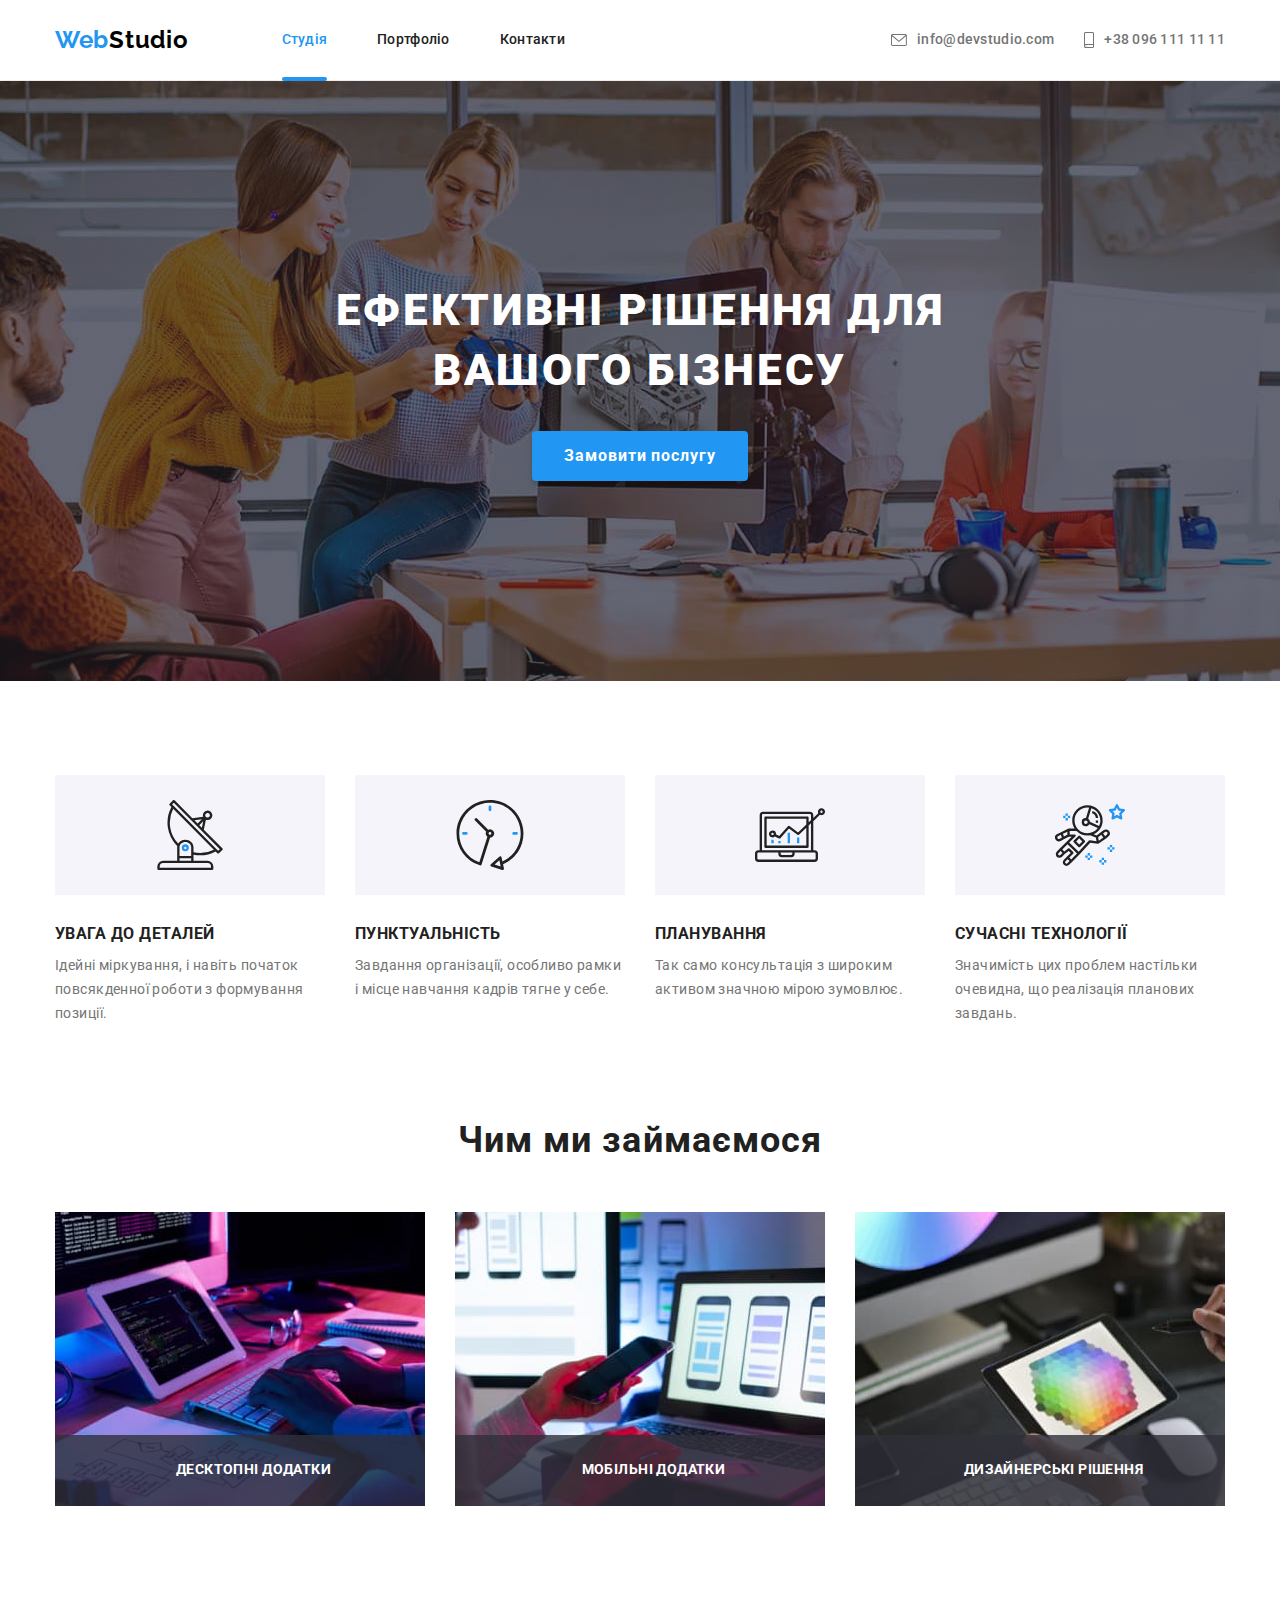
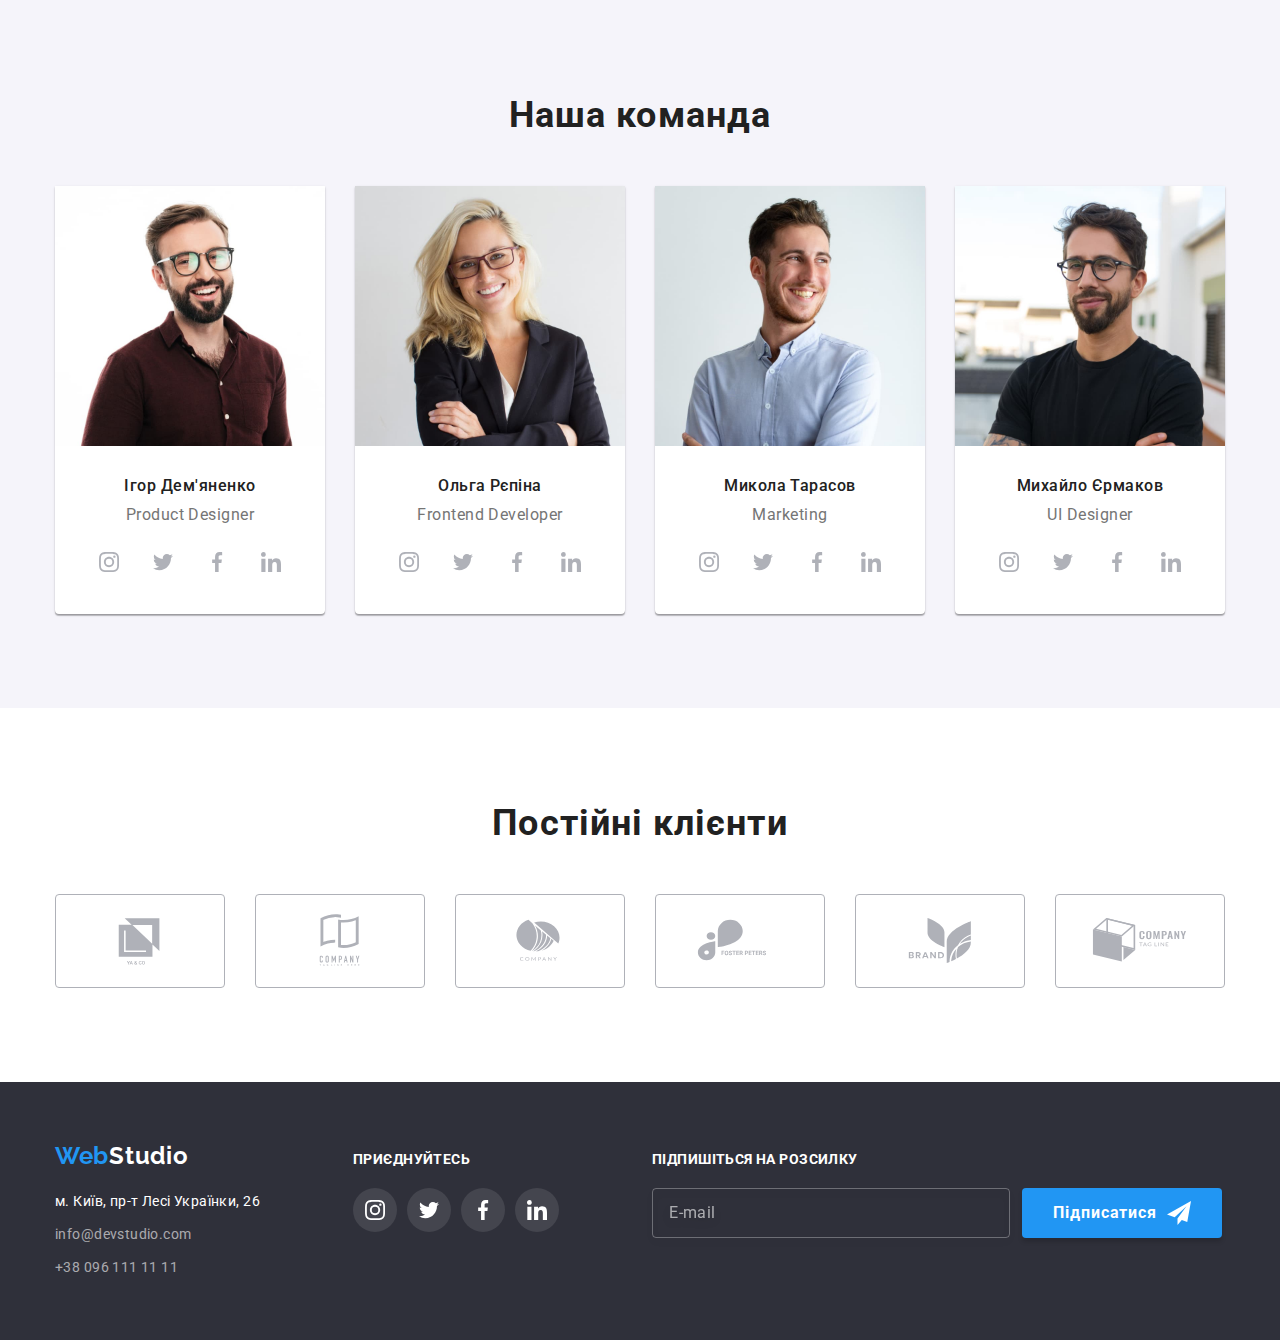
==== commit fe63d7cf: "Adaptibiliti to the header added" ====
--- a/index.html
+++ b/index.html
@@ -19,8 +19,8 @@
 <body>
     <header class="header">
         <div class="container header__container">
+            <a class="logo navigation__logo  link" href="./index.html">Web<span class="logo--black">Studio</span></a>
             <nav class="navigation">
-                <a class="logo navigation__logo  link" href="./index.html">Web<span class="logo--black">Studio</span></a>
                 <ul class="navigation__list list">
                     <li class="navigation__item">
                         <a class="navigation__link current link " href="./index.html">Студія</a>
@@ -49,6 +49,48 @@
                         </svg>+38 096 111 11 11</a>
                 </li>
             </ul>
+            <button type="button" class="menu-open-btn" data-menu-open>
+                <svg class="menu-open-btn__icon" width="24" height="16">
+                    <use href="./img/decorative-img/symbol-defs.svg#icon-menu-open-btn"></use>
+                </svg>
+            </button>
+
+        </div>
+        <div class="menu is-hidden" data-menu >
+                <button class="menu-close-btn"data-menu-close>
+                    <svg class="menu-close-btn__icon" width="40" height="40">
+                        <use href="./img/decorative-img/symbol-defs.svg#icon-menu-close-btn"></use>
+                    </svg>
+                </button>
+                <nav class="menu__navigation">
+                    <ul class="menu__navigation-list list">
+                        <li class="menu__navigation-item">
+                            <a class="menu__navigation-link current link " href="./index.html">Студія</a>
+                        </li>
+                        <li class="menu__navigation-item">
+                            <a class="menu__navigation-link link" href="./portfolio.html">Портфоліо</a>
+                        </li>
+                        <li class="menu__navigation-item">
+                            <a class="menu__navigation-link link" href="#">Контакти</a>
+                        </li>
+                    </ul>
+                </nav>
+            <div class="menu__soc-wrap">
+                <ul class="menu__contacts-list list">
+                    <li class="menu__contacts-item">
+                        <a class="menu__contacts-link link" href="tel:+380961111111"> +38 096 111 11 11</a>
+                    </li>
+                    <li class="menu__contacts-item">
+                        <a class="menu__contacts-link link" href="mailto:info@devstudio.com"> info@devstudio.com</a>
+                    </li>
+                </ul>
+                <ul class="menu__soc-list list">
+                    <li class="menu__soc-item"><a class="menu__soc-link link" href="">Instagram</a></li>
+                    <li class="menu__soc-item"><a class="menu__soc-link link" href="">Twitter</a></li>
+                    <li class="menu__soc-item"><a class="menu__soc-link link" href="">Facebook</a></li>
+                    <li class="menu__soc-item"><a class="menu__soc-link link" href="">LinkedIn</a></li>
+                </ul>
+            </div> 
         </div>
     </header>
     <main>
@@ -377,7 +419,7 @@
     </div>
 </footer>
 
-    <!-- <div class="backdrop is-hidden" data-modal>
+    <div class="backdrop is-hidden" data-modal>
         <div class="modal">
             <button type="button" class="close-btn" data-modal-close>
                 <svg class="modal-close-icon" width="18" height="18">
@@ -433,7 +475,8 @@
             </form>
         </div>
     </div>
-    <script src="./js/modal.js"></script> -->
+    <script src="./js/modal.js"></script>
+    <script src="./js/menu.js"></script>
 </body>
 
 </html>--- a/css/main.min.css
+++ b/css/main.min.css
@@ -1 +1 @@
-:root{--accent-color: #2196f3;--primary-text-color: #757575;--secondary-text-color: #212121;--black-logo-color: #000000;--footer-contact-color: rgba(255, 255, 255, 0.6);--primary-light-color: #ffffff;--secondary-light-color: #f5f4fa;--bcg-hero-footer-color: #2f303a;--border-header-color: #ececec;--border-portfolio-color: #eeeeee;--hero-btm-active-color: #188ce8;--icon-color: #afb1b8;--primary-font: "Roboto", sans-serif;--secondary-font: "Raleway", sans-serif}body{font-family:var(--primary-font);font-size:14px;background-color:var(--primary-light-color);color:var(--primary-text-color)}.list{list-style:none;padding-left:0;margin:0}.link{text-decoration:none}button{cursor:pointer}p,h1,h2,h3,h4,h5,h6{margin:0}img{display:block;max-width:100%;height:auto;width:100%}.visually-hidden{position:absolute;white-space:nowrap;width:1px;height:1px;overflow:hidden;border:0;padding:0;clip:rect(0 0 0 0);-webkit-clip-path:inset(50%);clip-path:inset(50%);margin:-1px}.container{padding-left:15px;padding-right:15px;margin:0 auto}@media screen and (min-width: 480px){.container{width:480px}}@media screen and (min-width: 768px){.container{width:768px}}@media screen and (min-width: 1200px){.container{width:1200px}}.logo{font-family:var(--secondary-font);font-weight:700;font-size:26px;line-height:1.19;letter-spacing:.03em;color:var(--accent-color)}.section{padding-top:60px;padding-bottom:60px}@media screen and (min-width: 1200px){.section{padding-top:94px;padding-bottom:94px}}.section__title{margin-bottom:30px;font-weight:700;font-size:28px;line-height:1.18;text-align:center;letter-spacing:.03em;color:var(--secondary-text-color)}@media screen and (min-width: 1200px){.section__title{margin-bottom:50px;font-size:36px;line-height:1.17}}.header{border-bottom:1px solid var(--border-header-color)}.header__container{display:flex;align-items:center}.logo--black{color:var(--black-logo-color)}.navigation__logo{margin-right:93px}.navigation{display:flex;align-items:center}.navigation__list{display:flex;gap:50px}.navigation__link{position:relative;font-weight:500;line-height:1.14;letter-spacing:.02em;color:var(--secondary-text-color);display:block;padding:32px 0;transition:color 250ms cubic-bezier(0.4, 0, 0.2, 1)}.navigation__link:hover,.navigation__link:focus{color:var(--accent-color)}.current{color:var(--accent-color)}.current.navigation__link::after{content:"";position:absolute;left:0;bottom:0;width:100%;height:4px;display:block;margin-bottom:-1px;background:var(--accent-color);border-radius:2px}.contacts{display:flex;margin-left:auto;gap:50px}.contacts__link{font-weight:500;line-height:1.14;letter-spacing:.02em;color:var(--primary-text-color);padding:32px 0;display:flex;align-items:center;gap:10px;transition:color 250ms cubic-bezier(0.4, 0, 0.2, 1)}.contacts__link:hover,.contacts__link:focus{color:var(--accent-color)}.contacts__icon{fill:var(--primary-text-color);color:var(--primary-text-color);transition:color 250ms cubic-bezier(0.4, 0, 0.2, 1)}.contacts__link:hover .contacts__icon,.contacts__link:focus .contacts__icon{fill:var(--accent-color)}.hero{text-align:center;padding-top:118px;padding-bottom:118px;margin:0 auto;min-width:100%;height:400px;background-image:linear-gradient(rgba(47, 48, 58, 0.4), rgba(47, 48, 58, 0.4)),url(../img/decorative-img/hero-tel-img.jpg);background-repeat:no-repeat;background-position:center;background-size:cover;background-color:var(--bcg-hero-footer-color)}@media screen and (min-width: 768px){.hero{background-image:linear-gradient(rgba(47, 48, 58, 0.4), rgba(47, 48, 58, 0.4)),url(../img/decorative-img/hero-img.jpg)}}@media screen and (min-width: 1200px){.hero{padding-top:200px;padding-bottom:200px;height:600px}}.hero__title{font-weight:900;font-style:26px;line-height:1.62;text-align:center;letter-spacing:.06em;text-transform:uppercase;color:var(--primary-light-color);max-width:360px;margin:0px auto 30px}@media screen and (min-width: 1200px){.hero__title{font-size:44px;line-height:1.36;max-width:696px}}.hero .order-btn{background:var(--accent-color);box-shadow:0px 4px 4px rgba(0,0,0,.15);border-radius:4px;font-weight:700;font-size:16px;line-height:1.88;letter-spacing:.06em;color:var(--primary-light-color);border:none;padding:10px 24px;transition:background-color 250ms cubic-bezier(0.4, 0, 0.2, 1)}@media screen and (min-width: 1200px){.hero .order-btn{padding-right:32px;padding-left:32px}}.hero .order-btn:hover,.hero .order-btn:focus{background-color:var(--hero-btm-active-color)}.features__list{display:flex;flex-wrap:wrap;gap:30px}.features__item{flex-basis:100%}@media screen and (min-width: 768px){.features__item{flex-basis:calc((100% - 30px)/2)}}@media screen and (min-width: 1200px){.features__item{flex-basis:calc((100% - 90px)/4)}}.features__item::before{display:block;height:120px;margin-bottom:30px;content:"";background:#f5f4fa;background-repeat:no-repeat;background-position:center}.antenna__icon::before{background-image:url("../img/decorative-img/antenna.svg")}.clock__icon::before{background-image:url("../img/decorative-img/clock.svg")}.diagram__icon::before{background-image:url("../img/decorative-img/diagram.svg")}.astronaut__icon::before{background-image:url("../img/decorative-img/astronaut.svg")}.features__subtitle{font-weight:700;line-height:1.14;letter-spacing:.03em;text-transform:uppercase;color:var(--secondary-text-color);margin-bottom:10px}.features__text{line-height:1.71;letter-spacing:.03em}.work-examples{display:none;padding-top:0}.work-examples__list{display:flex;gap:30px}.work-examples__item{position:relative;flex-basis:calc((100% - 60px)/3)}.work-examples__label{position:absolute;height:24%;width:100%;bottom:0;left:0;font-weight:700;line-height:1.14;text-align:center;letter-spacing:.03em;text-transform:uppercase;color:var(--primary-light-color);background:rgba(47,48,58,.8);padding-top:27px;padding-left:27px;cursor:default}@media screen and (min-width: 1200px){.work-examples{display:block}}.team{background:var(--secondary-light-color)}.team__list{display:flex;flex-wrap:wrap;gap:30px}.team__item{background:var(--primary-light-color);box-shadow:0px 1px 3px rgba(0,0,0,.12),0px 1px 1px rgba(0,0,0,.14),0px 2px 1px rgba(0,0,0,.2);border-radius:0px 0px 4px 4px;flex-basis:100%}@media screen and (min-width: 768px){.team__item{flex-basis:calc((100% - 30px)/2)}}@media screen and (min-width: 1200px){.team__item{flex-basis:calc((100% - 90px)/4)}}.team__item>div{padding-top:30px;padding-bottom:30px}.team__subtitle{font-weight:500;font-size:16px;line-height:1.19;text-align:center;letter-spacing:.03em;color:var(--secondary-text-color);margin-bottom:10px}.team__text{font-size:16px;line-height:1.19;text-align:center;letter-spacing:.03em;margin-bottom:16px}.team__soc-list{display:flex;justify-content:center;gap:10px}.team__soc-item{width:44px;height:44px}.team__soc-link{display:flex;justify-content:center;align-items:center;width:100%;height:100%;border-radius:50%;background-color:var(--primary-light-color);fill:var(--icon-color);transition:background-color 250ms cubic-bezier(0.4, 0, 0.2, 1),fill 250ms cubic-bezier(0.4, 0, 0.2, 1)}.team__soc-link:hover,.team__soc-link:focus{background-color:var(--accent-color);fill:var(--primary-light-color)}.section-clients-list{display:flex;justify-content:center;align-items:center;flex-wrap:wrap;gap:30px}.section-clients-item{flex-basis:calc((100% - 30px)/2)}@media screen and (min-width: 768px){.section-clients-item{flex-basis:calc((100% - 60px)/3)}}@media screen and (min-width: 1200px){.section-clients-item{flex-basis:calc((100% - 150px)/6)}}.section-clients-link{display:flex;justify-content:center;align-items:center;padding-top:16px;padding-bottom:16px;border:1px solid #afb1b8;border-radius:4px;width:100%;height:100%;fill:var(--icon-color);transition:fill,250ms cubic-bezier(0.4, 0, 0.2, 1),border 250ms cubic-bezier(0.4, 0, 0.2, 1)}.section-clients-link:hover,.section-clients-link:focus{fill:var(--accent-color);border:1px solid var(--accent-color)}.footer{padding-top:60px;padding-bottom:60px;background-color:var(--bcg-hero-footer-color)}.footer-container{display:flex;gap:60px}@media screen and (max-width: 1199px){.footer-container{justify-content:center;text-align:center;flex-wrap:wrap}}@media screen and (min-width: 768px){.footer-container{-moz-column-gap:165px;column-gap:165px;align-items:baseline}}@media screen and (min-width: 1200px){.footer-container{gap:93px}}.logo--white{color:var(--primary-light-color)}.address{margin-top:20px}.address-map-item,.address-item:not(:last-child){margin-bottom:9px}.address-map-link,.address-link{font-style:normal;line-height:1.71;letter-spacing:.03em;color:var(--primary-light-color);transition:color 250ms cubic-bezier(0.4, 0, 0.2, 1)}.address-map-link:hover,.address-map-link:focus,.address-link:hover,.address-link:focus{color:var(--accent-color)}.address-link{color:var(--footer-contact-color)}.footer-text{font-weight:700;line-height:1.14;letter-spacing:.03em;text-transform:uppercase;margin-bottom:20px;color:var(--primary-light-color)}.footer-list{display:flex;gap:10px}.footer-item{width:44px;height:44px}.footer-link{display:flex;justify-content:center;align-items:center;width:100%;height:100%;border-radius:50%;background:rgba(255,255,255,.1);transition:background-color,250ms cubic-bezier(0.4, 0, 0.2, 1)}.footer-link:hover,.footer-link:focus{background-color:var(--accent-color)}.footer-icon{fill:var(--primary-light-color)}@media(max-width: 479px){.footer-form-wrap{width:100%}}.footer-input{width:100%;min-height:50px;padding-left:16px;margin-bottom:20px;border:1px solid rgba(255,255,255,.3);outline:rgba(0,0,0,0);filter:drop-shadow(0px 4px 4px rgba(0, 0, 0, 0.15));border-radius:4px;background-color:rgba(0,0,0,0);color:var(--primary-light-color);transition:border-color 250ms cubic-bezier(0.4, 0, 0.2, 1)}.footer-input::-moz-placeholder{font-size:16px;line-height:1.25;letter-spacing:.03em;color:rgba(255,255,255,.6)}.footer-input:-ms-input-placeholder{font-size:16px;line-height:1.25;letter-spacing:.03em;color:rgba(255,255,255,.6)}.footer-input::placeholder{font-size:16px;line-height:1.25;letter-spacing:.03em;color:rgba(255,255,255,.6)}.footer-input:focus{border-color:var(--accent-color)}@media screen and (min-width: 480px){.footer-input{width:450px}}@media screen and (min-width: 1200px){.footer-input{width:358px;margin-right:12px;margin-bottom:0}}@media screen and (min-width: 1200px){.footer-form{display:flex}}.footer-form-icon{margin-left:10px;fill:var(--primary-light-color)}.btn-flex{display:flex;align-items:center;justify-content:center}@media screen and (max-width: 1200px){.btn-flex{margin:0 auto}}.backdrop{width:100%;height:100%;position:fixed;top:0;background-color:rgba(47,48,58,.4);transition:opacity 250ms cubic-bezier(0.4, 0, 0.2, 1),visibility 250ms cubic-bezier(0.4, 0, 0.2, 1)}.modal{position:absolute;top:50%;left:50%;transform:translate(-50%, -50%) scale(1);transition:transform 250ms cubic-bezier(0.4, 0, 0.2, 1);width:528px;min-height:581px;padding:40px;background:var(--primary-light-color);box-shadow:0px 1px 3px rgba(0,0,0,.12),0px 1px 1px rgba(0,0,0,.14),0px 2px 1px rgba(0,0,0,.2);border-radius:4px}.backdrop.is-hidden .modal{transform:translate(-50%, -50%) scale(0);transition:transform 250ms cubic-bezier(0.4, 0, 0.2, 1),scale 250ms cubic-bezier(0.4, 0, 0.2, 1)}.close-btn{position:absolute;top:8px;right:8px;width:30px;height:30px;border:1px solid rgba(0,0,0,.1);border-radius:50%;display:flex;align-items:center;justify-content:center;background:var(--primary-light-color)}.is-hidden{opacity:0;visibility:hidden;pointer-events:none}.form-name{margin-bottom:12px;font-weight:700;font-size:20px;line-height:1.15;text-align:center;letter-spacing:.03em;color:var(--secondary-text-color)}.modal-input{width:100%;height:40px;margin-bottom:10px;padding-left:42px;border:1px solid rgba(33,33,33,.2);border-radius:4px;outline:rgba(0,0,0,0);transition:border-color 250ms cubic-bezier(0.4, 0, 0.2, 1)}.modal-input:focus{border-color:var(--accent-color)}.modal-label-text{display:block;margin-bottom:4px;font-size:12px;line-height:1.17;letter-spacing:.01em;color:var(--primary-text-color)}.input-wrap{position:relative}.form-icon{position:absolute;top:50%;transform:translateY(-50%);left:12px;width:18px;height:18px;transition:fill 250ms cubic-bezier(0.4, 0, 0.2, 1)}.modal-input:focus+.form-icon{fill:var(--accent-color)}.modal-textarea{width:100%;min-height:120px;resize:none;padding:12px 16px;margin-bottom:20px;border:1px solid rgba(33,33,33,.2);border-radius:4px;outline:rgba(0,0,0,0);transition:border-color 250ms cubic-bezier(0.4, 0, 0.2, 1)}.modal-textarea:focus{border-color:var(--accent-color)}.modal-textarea::-moz-placeholder{font-size:12px;line-height:1.17;letter-spacing:.01em;color:rgba(117,117,117,.5)}.modal-textarea:-ms-input-placeholder{font-size:12px;line-height:1.17;letter-spacing:.01em;color:rgba(117,117,117,.5)}.modal-textarea::placeholder{font-size:12px;line-height:1.17;letter-spacing:.01em;color:rgba(117,117,117,.5)}.icon-wrap{display:flex;align-items:center;justify-content:center;width:16px;height:15px;margin-right:8px;border:2px solid #111319;border-radius:2px;fill:rgba(0,0,0,0)}.modal-checkbox:checked+.icon-wrap{border-color:rgba(0,0,0,0);background-color:var(--accent-color);fill:var(--primary-light-color)}.modal-checkbox:focus+.icon-wrap{border-color:rgba(0,0,0,0);background-color:var(--accent-color)}.modal-checkbox-label{display:flex;align-items:center;justify-content:center;margin-bottom:30px}.modal-checkbox-text{line-height:1.71;letter-spacing:.03em;color:var(--primary-text-color)}.privacy-link{line-height:1.71;letter-spacing:.03em}.form-btn{min-width:200px;min-height:50px;border:none;border-radius:4px;font-weight:700;font-size:16px;line-height:1.87;text-align:center;letter-spacing:.06em;color:var(--primary-light-color);background-color:var(--accent-color);box-shadow:0px 4px 4px rgba(0,0,0,.15);transition:background-color 250ms cubic-bezier(0.4, 0, 0.2, 1)}.form-btn:hover,.form-btn:focus{background-color:var(--hero-btm-active-color)}.btn-wrap{display:flex;justify-content:center}.filters-list{display:flex;justify-content:center;margin-bottom:50px;gap:8px}.filters-btn{background:var(--secondary-light-color);border-radius:4px;font-weight:500;font-size:16px;line-height:1.63;text-align:center;letter-spacing:.03em;color:var(--secondary-text-color);border-color:rgba(0,0,0,0);padding:6px 22px;transition:background-color 250ms cubic-bezier(0.4, 0, 0.2, 1),box-shadow 250ms cubic-bezier(0.4, 0, 0.2, 1)}.filters-btn:hover,.filters-btn:focus{background:var(--accent-color);box-shadow:0px 3px 1px rgba(0,0,0,.1),0px 1px 2px rgba(0,0,0,.08),0px 2px 2px rgba(0,0,0,.12);color:var(--primary-light-color)}.projects-list{display:flex;flex-wrap:wrap;gap:30px}.projects-item{flex-basis:calc((100% - 60px)/3)}.projects-link{display:block;transition:box-shadow 250ms cubic-bezier(0.4, 0, 0.2, 1)}.projects-link:hover,.projects-link:focus{box-shadow:0px 1px 1px rgba(0,0,0,.12),0px 4px 4px rgba(0,0,0,.06),1px 4px 6px rgba(0,0,0,.16)}.projects-border{padding:20px 24px;border:1px solid var(--border-portfolio-color);border-top:none}.projects-img{position:relative;overflow:hidden}.projects-overlay{position:absolute;width:100%;height:100%;top:0;left:0;background-color:rgba(33,150,243,.9);color:var(--primary-light-color);padding:63px 24px;font-size:18px;line-height:1.55;letter-spacing:.03em;transform:translateY(100%);transition:transform 250ms cubic-bezier(0.4, 0, 0.2, 1)}.projects-link:hover .projects-overlay,.projects-link:focus .projects-overlay{transform:translateY(0)}.projects-title{font-weight:700;font-size:18px;line-height:2;letter-spacing:.06em;color:var(--secondary-text-color);margin-bottom:4px}.projects-text{font-size:16px;line-height:1.86;letter-spacing:.03em;color:var(--primary-text-color)}/*# sourceMappingURL=main.min.css.map */+:root{--accent-color: #2196f3;--primary-text-color: #757575;--secondary-text-color: #212121;--black-logo-color: #000000;--footer-contact-color: rgba(255, 255, 255, 0.6);--primary-light-color: #ffffff;--secondary-light-color: #f5f4fa;--bcg-hero-footer-color: #2f303a;--border-header-color: #ececec;--border-portfolio-color: #eeeeee;--hero-btm-active-color: #188ce8;--icon-color: #afb1b8;--primary-font: "Roboto", sans-serif;--secondary-font: "Raleway", sans-serif}body{font-family:var(--primary-font);font-size:14px;background-color:var(--primary-light-color);color:var(--primary-text-color)}.list{list-style:none;padding-left:0;margin:0}.link{text-decoration:none}button{cursor:pointer}p,h1,h2,h3,h4,h5,h6{margin:0}img{display:block;max-width:100%;height:auto;width:100%}.visually-hidden{position:absolute;white-space:nowrap;width:1px;height:1px;overflow:hidden;border:0;padding:0;clip:rect(0 0 0 0);-webkit-clip-path:inset(50%);clip-path:inset(50%);margin:-1px}.container{padding-left:15px;padding-right:15px;margin:0 auto}@media screen and (min-width: 480px){.container{width:480px}}@media screen and (min-width: 768px){.container{width:768px}}@media screen and (min-width: 1200px){.container{width:1200px}}.logo{font-family:var(--secondary-font);font-weight:700;font-size:24px;line-height:1.17;letter-spacing:.03em;color:var(--accent-color)}.section{padding-top:60px;padding-bottom:60px}@media screen and (min-width: 1200px){.section{padding-top:94px;padding-bottom:94px}}.section__title{margin-bottom:30px;font-weight:700;font-size:28px;line-height:1.18;text-align:center;letter-spacing:.03em;color:var(--secondary-text-color)}@media screen and (min-width: 1200px){.section__title{margin-bottom:50px;font-size:36px;line-height:1.17}}.header{border-bottom:1px solid var(--border-header-color)}.header__container{display:flex;align-items:center;padding-top:10px;padding-bottom:10px}@media screen and (min-width: 768px){.header__container{padding-top:0;padding-bottom:0}}.logo--black{color:var(--black-logo-color)}.navigation__logo{margin-right:93px}.navigation{display:none;align-items:center}@media screen and (min-width: 768px){.navigation{display:flex}}.navigation__list{display:flex;gap:50px}.navigation__link{position:relative;font-weight:500;line-height:1.14;letter-spacing:.02em;color:var(--secondary-text-color);display:block;padding:32px 0;transition:color 250ms cubic-bezier(0.4, 0, 0.2, 1)}.navigation__link:hover,.navigation__link:focus{color:var(--accent-color)}.current{color:var(--accent-color)}.current.navigation__link::after{content:"";position:absolute;left:0;bottom:0;width:100%;height:4px;display:block;margin-bottom:-1px;background:var(--accent-color);border-radius:2px}.contacts{display:none;margin-left:auto}@media screen and (min-width: 768px){.contacts{display:flex;flex-direction:column;gap:10px}}@media screen and (min-width: 1200px){.contacts{flex-direction:row;gap:30px}}.contacts__link{font-weight:500;line-height:1.14;letter-spacing:.02em;color:var(--primary-text-color);display:flex;align-items:center;gap:10px;transition:color 250ms cubic-bezier(0.4, 0, 0.2, 1)}.contacts__link:hover,.contacts__link:focus{color:var(--accent-color)}@media screen and (min-width: 1200px){.contacts__link{padding:32px 0}}.contacts__icon{fill:var(--primary-text-color);color:var(--primary-text-color);transition:color 250ms cubic-bezier(0.4, 0, 0.2, 1)}.contacts__link:hover .contacts__icon,.contacts__link:focus .contacts__icon{fill:var(--accent-color)}.menu-open-btn{margin-left:auto;width:40px;height:40px;padding-top:10px;padding-bottom:10px;border:none;background:rgba(0,0,0,0)}@media screen and (min-width: 768px){.menu-open-btn{display:none}}.menu{position:fixed;top:0;width:100vw;height:100vh;padding:48px 40px;background-color:var(--primary-light-color);transform:translateY(0);transition:transform 250ms cubic-bezier(0.4, 0, 0.2, 1),opacity 250ms cubic-bezier(0.4, 0, 0.2, 1),visibility 250ms cubic-bezier(0.4, 0, 0.2, 1)}@media screen and (min-width: 768px){.menu{display:none}}.menu.is-hidden{transform:translateY(-100%)}.menu-close-btn{position:absolute;top:10px;right:15px;display:block;margin-left:auto;border:none;background:rgba(0,0,0,0);transition:fill 250ms cubic-bezier(0.4, 0, 0.2, 1)}.menu-close-btn:hover,.menu-close-btn:focus{fill:var(--accent-color)}.menu__navigation-item:not(:last-child){margin-bottom:32px}.menu__navigation-item{font-weight:500;font-size:40px;line-height:1.17;letter-spacing:.02em}.menu__navigation-link{color:var(--secondary-text-color)}.menu__contacts-list{margin-bottom:64px}.menu__contacts-item:not(:last-child){margin-bottom:32px;font-weight:500;font-size:34px;line-height:1.18;letter-spacing:.02em;color:var(--accent-color)}@media screen and (max-width: 380px){.menu__contacts-item:not(:last-child){font-size:26px}}.menu__contacts-item:last-child{font-weight:500;font-size:24px;line-height:1.17;letter-spacing:.02em;color:var(--primary-text-color)}.menu__contacts-link{color:inherit}.menu__soc-list{display:flex;gap:10px;flex-wrap:wrap}.menu__soc-item{font-weight:500;font-size:18px;line-height:1.22;letter-spacing:.02em}.menu__soc-item:not(:last-child){padding-right:10px;border-right:1px solid rgba(33,33,33,.2)}.menu__soc-link{color:var(--accent-color)}.menu{display:flex;flex-direction:column;justify-content:space-between}.hero{text-align:center;padding-top:118px;padding-bottom:118px;margin:0 auto;min-width:100%;height:400px;background-image:linear-gradient(rgba(47, 48, 58, 0.4), rgba(47, 48, 58, 0.4)),url(../img/decorative-img/hero-tel-img.jpg);background-repeat:no-repeat;background-position:center;background-size:cover;background-color:var(--bcg-hero-footer-color)}@media screen and (min-width: 768px){.hero{background-image:linear-gradient(rgba(47, 48, 58, 0.4), rgba(47, 48, 58, 0.4)),url(../img/decorative-img/hero-img.jpg)}}@media screen and (min-width: 1200px){.hero{padding-top:200px;padding-bottom:200px;height:600px}}.hero__title{font-weight:900;font-style:26px;line-height:1.62;text-align:center;letter-spacing:.06em;text-transform:uppercase;color:var(--primary-light-color);max-width:360px;margin:0px auto 30px}@media screen and (min-width: 1200px){.hero__title{font-size:44px;line-height:1.36;max-width:696px}}.hero .order-btn{background:var(--accent-color);box-shadow:0px 4px 4px rgba(0,0,0,.15);border-radius:4px;font-weight:700;font-size:16px;line-height:1.88;letter-spacing:.06em;color:var(--primary-light-color);border:none;padding:10px 24px;transition:background-color 250ms cubic-bezier(0.4, 0, 0.2, 1)}@media screen and (min-width: 1200px){.hero .order-btn{padding-right:32px;padding-left:32px}}.hero .order-btn:hover,.hero .order-btn:focus{background-color:var(--hero-btm-active-color)}.features__list{display:flex;flex-wrap:wrap;gap:30px}.features__item{flex-basis:100%}@media screen and (min-width: 768px){.features__item{flex-basis:calc((100% - 30px)/2)}}@media screen and (min-width: 1200px){.features__item{flex-basis:calc((100% - 90px)/4)}}.features__item::before{display:block;height:120px;margin-bottom:30px;content:"";background:#f5f4fa;background-repeat:no-repeat;background-position:center}.antenna__icon::before{background-image:url("../img/decorative-img/antenna.svg")}.clock__icon::before{background-image:url("../img/decorative-img/clock.svg")}.diagram__icon::before{background-image:url("../img/decorative-img/diagram.svg")}.astronaut__icon::before{background-image:url("../img/decorative-img/astronaut.svg")}.features__subtitle{font-weight:700;line-height:1.14;letter-spacing:.03em;text-transform:uppercase;color:var(--secondary-text-color);margin-bottom:10px}.features__text{line-height:1.71;letter-spacing:.03em}.work-examples{display:none;padding-top:0}.work-examples__list{display:flex;gap:30px}.work-examples__item{position:relative;flex-basis:calc((100% - 60px)/3)}.work-examples__label{position:absolute;height:24%;width:100%;bottom:0;left:0;font-weight:700;line-height:1.14;text-align:center;letter-spacing:.03em;text-transform:uppercase;color:var(--primary-light-color);background:rgba(47,48,58,.8);padding-top:27px;padding-left:27px;cursor:default}@media screen and (min-width: 1200px){.work-examples{display:block}}.team{background:var(--secondary-light-color)}.team__list{display:flex;flex-wrap:wrap;gap:30px}.team__item{background:var(--primary-light-color);box-shadow:0px 1px 3px rgba(0,0,0,.12),0px 1px 1px rgba(0,0,0,.14),0px 2px 1px rgba(0,0,0,.2);border-radius:0px 0px 4px 4px;flex-basis:100%}@media screen and (min-width: 768px){.team__item{flex-basis:calc((100% - 30px)/2)}}@media screen and (min-width: 1200px){.team__item{flex-basis:calc((100% - 90px)/4)}}.team__item>div{padding-top:30px;padding-bottom:30px}.team__subtitle{font-weight:500;font-size:16px;line-height:1.19;text-align:center;letter-spacing:.03em;color:var(--secondary-text-color);margin-bottom:10px}.team__text{font-size:16px;line-height:1.19;text-align:center;letter-spacing:.03em;margin-bottom:16px}.team__soc-list{display:flex;justify-content:center;gap:10px}.team__soc-item{width:44px;height:44px}.team__soc-link{display:flex;justify-content:center;align-items:center;width:100%;height:100%;border-radius:50%;background-color:var(--primary-light-color);fill:var(--icon-color);transition:background-color 250ms cubic-bezier(0.4, 0, 0.2, 1),fill 250ms cubic-bezier(0.4, 0, 0.2, 1)}.team__soc-link:hover,.team__soc-link:focus{background-color:var(--accent-color);fill:var(--primary-light-color)}.section-clients-list{display:flex;justify-content:center;align-items:center;flex-wrap:wrap;gap:30px}.section-clients-item{flex-basis:calc((100% - 30px)/2)}@media screen and (min-width: 768px){.section-clients-item{flex-basis:calc((100% - 60px)/3)}}@media screen and (min-width: 1200px){.section-clients-item{flex-basis:calc((100% - 150px)/6)}}.section-clients-link{display:flex;justify-content:center;align-items:center;padding-top:16px;padding-bottom:16px;border:1px solid #afb1b8;border-radius:4px;width:100%;height:100%;fill:var(--icon-color);transition:fill,250ms cubic-bezier(0.4, 0, 0.2, 1),border 250ms cubic-bezier(0.4, 0, 0.2, 1)}.section-clients-link:hover,.section-clients-link:focus{fill:var(--accent-color);border:1px solid var(--accent-color)}.footer{padding-top:60px;padding-bottom:60px;background-color:var(--bcg-hero-footer-color)}.footer-container{display:flex;gap:60px}@media screen and (max-width: 1199px){.footer-container{justify-content:center;text-align:center;flex-wrap:wrap}}@media screen and (min-width: 768px){.footer-container{-moz-column-gap:165px;column-gap:165px;align-items:baseline}}@media screen and (min-width: 1200px){.footer-container{gap:93px}}.logo--white{color:var(--primary-light-color)}.address{margin-top:20px}.address-map-item,.address-item:not(:last-child){margin-bottom:9px}.address-map-link,.address-link{font-style:normal;line-height:1.71;letter-spacing:.03em;color:var(--primary-light-color);transition:color 250ms cubic-bezier(0.4, 0, 0.2, 1)}.address-map-link:hover,.address-map-link:focus,.address-link:hover,.address-link:focus{color:var(--accent-color)}.address-link{color:var(--footer-contact-color)}.footer-text{font-weight:700;line-height:1.14;letter-spacing:.03em;text-transform:uppercase;margin-bottom:20px;color:var(--primary-light-color)}.footer-list{display:flex;gap:10px}.footer-item{width:44px;height:44px}.footer-link{display:flex;justify-content:center;align-items:center;width:100%;height:100%;border-radius:50%;background:rgba(255,255,255,.1);transition:background-color,250ms cubic-bezier(0.4, 0, 0.2, 1)}.footer-link:hover,.footer-link:focus{background-color:var(--accent-color)}.footer-icon{fill:var(--primary-light-color)}@media(max-width: 479px){.footer-form-wrap{width:100%}}.footer-input{width:100%;min-height:50px;padding-left:16px;margin-bottom:20px;border:1px solid rgba(255,255,255,.3);outline:rgba(0,0,0,0);filter:drop-shadow(0px 4px 4px rgba(0, 0, 0, 0.15));border-radius:4px;background-color:rgba(0,0,0,0);color:var(--primary-light-color);transition:border-color 250ms cubic-bezier(0.4, 0, 0.2, 1)}.footer-input::-moz-placeholder{font-size:16px;line-height:1.25;letter-spacing:.03em;color:rgba(255,255,255,.6)}.footer-input:-ms-input-placeholder{font-size:16px;line-height:1.25;letter-spacing:.03em;color:rgba(255,255,255,.6)}.footer-input::placeholder{font-size:16px;line-height:1.25;letter-spacing:.03em;color:rgba(255,255,255,.6)}.footer-input:focus{border-color:var(--accent-color)}@media screen and (min-width: 480px){.footer-input{width:450px}}@media screen and (min-width: 1200px){.footer-input{width:358px;margin-right:12px;margin-bottom:0}}@media screen and (min-width: 1200px){.footer-form{display:flex}}.footer-form-icon{margin-left:10px;fill:var(--primary-light-color)}.btn-flex{display:flex;align-items:center;justify-content:center}@media screen and (max-width: 1200px){.btn-flex{margin:0 auto}}.backdrop{width:100%;height:100%;position:fixed;top:0;padding:93px 15px;background-color:rgba(47,48,58,.4);transition:opacity 250ms cubic-bezier(0.4, 0, 0.2, 1),visibility 250ms cubic-bezier(0.4, 0, 0.2, 1);overflow-y:scroll}.modal{position:relative;padding:40px;background:var(--primary-light-color);box-shadow:0px 1px 3px rgba(0,0,0,.12),0px 1px 1px rgba(0,0,0,.14),0px 2px 1px rgba(0,0,0,.2);border-radius:4px}@media screen and (min-width: 480px){.modal{position:absolute;top:50%;left:50%;transform:translate(-50%, -50%) scale(1);transition:transform 250ms cubic-bezier(0.4, 0, 0.2, 1);width:450px}}@media screen and (min-width: 1200px){.modal{width:528px}}body.modal-open{overflow:hidden}.backdrop.is-hidden .modal{transform:translate(-50%, -50%) scale(0);transition:transform 250ms cubic-bezier(0.4, 0, 0.2, 1),scale 250ms cubic-bezier(0.4, 0, 0.2, 1)}.close-btn{position:absolute;top:8px;right:8px;width:30px;height:30px;border:1px solid rgba(0,0,0,.1);border-radius:50%;display:flex;align-items:center;justify-content:center;background:var(--primary-light-color)}.is-hidden{opacity:0;visibility:hidden;pointer-events:none}.form-name{margin-bottom:12px;font-weight:700;font-size:20px;line-height:1.15;text-align:center;letter-spacing:.03em;color:var(--secondary-text-color)}.modal-input{width:100%;height:40px;margin-bottom:10px;padding-left:42px;border:1px solid rgba(33,33,33,.2);border-radius:4px;outline:rgba(0,0,0,0);transition:border-color 250ms cubic-bezier(0.4, 0, 0.2, 1)}.modal-input:focus{border-color:var(--accent-color)}.modal-label-text{display:block;margin-bottom:4px;font-size:12px;line-height:1.17;letter-spacing:.01em;color:var(--primary-text-color)}.input-wrap{position:relative}.form-icon{position:absolute;top:50%;transform:translateY(-50%);left:12px;width:18px;height:18px;transition:fill 250ms cubic-bezier(0.4, 0, 0.2, 1)}.modal-input:focus+.form-icon{fill:var(--accent-color)}.modal-textarea{width:100%;min-height:120px;resize:none;padding:12px 16px;margin-bottom:20px;border:1px solid rgba(33,33,33,.2);border-radius:4px;outline:rgba(0,0,0,0);transition:border-color 250ms cubic-bezier(0.4, 0, 0.2, 1)}.modal-textarea:focus{border-color:var(--accent-color)}.modal-textarea::-moz-placeholder{font-size:12px;line-height:1.17;letter-spacing:.01em;color:rgba(117,117,117,.5)}.modal-textarea:-ms-input-placeholder{font-size:12px;line-height:1.17;letter-spacing:.01em;color:rgba(117,117,117,.5)}.modal-textarea::placeholder{font-size:12px;line-height:1.17;letter-spacing:.01em;color:rgba(117,117,117,.5)}.icon-wrap{display:flex;align-items:center;justify-content:center;width:16px;height:15px;margin-right:8px;border:2px solid #111319;border-radius:2px;fill:rgba(0,0,0,0)}.modal-checkbox:checked+.icon-wrap{border-color:rgba(0,0,0,0);background-color:var(--accent-color);fill:var(--primary-light-color)}.modal-checkbox:focus+.icon-wrap{border-color:rgba(0,0,0,0);background-color:var(--accent-color)}.modal-checkbox-label{display:flex;align-items:center;justify-content:center;margin-bottom:30px}.modal-checkbox-text{letter-spacing:.03em;color:var(--primary-text-color)}@media screen and (max-width: 1200px){.modal-checkbox-text{font-size:12px;line-height:1.17}}@media screen and (min-width: 1200px){.modal-checkbox-text{line-height:1.71}}.privacy-link{line-height:1.71;letter-spacing:.03em}.form-btn{min-width:200px;min-height:50px;border:none;border-radius:4px;font-weight:700;font-size:16px;line-height:1.87;text-align:center;letter-spacing:.06em;color:var(--primary-light-color);background-color:var(--accent-color);box-shadow:0px 4px 4px rgba(0,0,0,.15);transition:background-color 250ms cubic-bezier(0.4, 0, 0.2, 1)}.form-btn:hover,.form-btn:focus{background-color:var(--hero-btm-active-color)}.btn-wrap{display:flex;justify-content:center}.filters-list{display:flex;justify-content:center;margin-bottom:50px;gap:8px}.filters-btn{background:var(--secondary-light-color);border-radius:4px;font-weight:500;font-size:16px;line-height:1.63;text-align:center;letter-spacing:.03em;color:var(--secondary-text-color);border-color:rgba(0,0,0,0);padding:6px 22px;transition:background-color 250ms cubic-bezier(0.4, 0, 0.2, 1),box-shadow 250ms cubic-bezier(0.4, 0, 0.2, 1)}.filters-btn:hover,.filters-btn:focus{background:var(--accent-color);box-shadow:0px 3px 1px rgba(0,0,0,.1),0px 1px 2px rgba(0,0,0,.08),0px 2px 2px rgba(0,0,0,.12);color:var(--primary-light-color)}.projects-list{display:flex;flex-wrap:wrap;gap:30px}.projects-item{flex-basis:calc((100% - 60px)/3)}.projects-link{display:block;transition:box-shadow 250ms cubic-bezier(0.4, 0, 0.2, 1)}.projects-link:hover,.projects-link:focus{box-shadow:0px 1px 1px rgba(0,0,0,.12),0px 4px 4px rgba(0,0,0,.06),1px 4px 6px rgba(0,0,0,.16)}.projects-border{padding:20px 24px;border:1px solid var(--border-portfolio-color);border-top:none}.projects-img{position:relative;overflow:hidden}.projects-overlay{position:absolute;width:100%;height:100%;top:0;left:0;background-color:rgba(33,150,243,.9);color:var(--primary-light-color);padding:63px 24px;font-size:18px;line-height:1.55;letter-spacing:.03em;transform:translateY(100%);transition:transform 250ms cubic-bezier(0.4, 0, 0.2, 1)}.projects-link:hover .projects-overlay,.projects-link:focus .projects-overlay{transform:translateY(0)}.projects-title{font-weight:700;font-size:18px;line-height:2;letter-spacing:.06em;color:var(--secondary-text-color);margin-bottom:4px}.projects-text{font-size:16px;line-height:1.86;letter-spacing:.03em;color:var(--primary-text-color)}/*# sourceMappingURL=main.min.css.map */